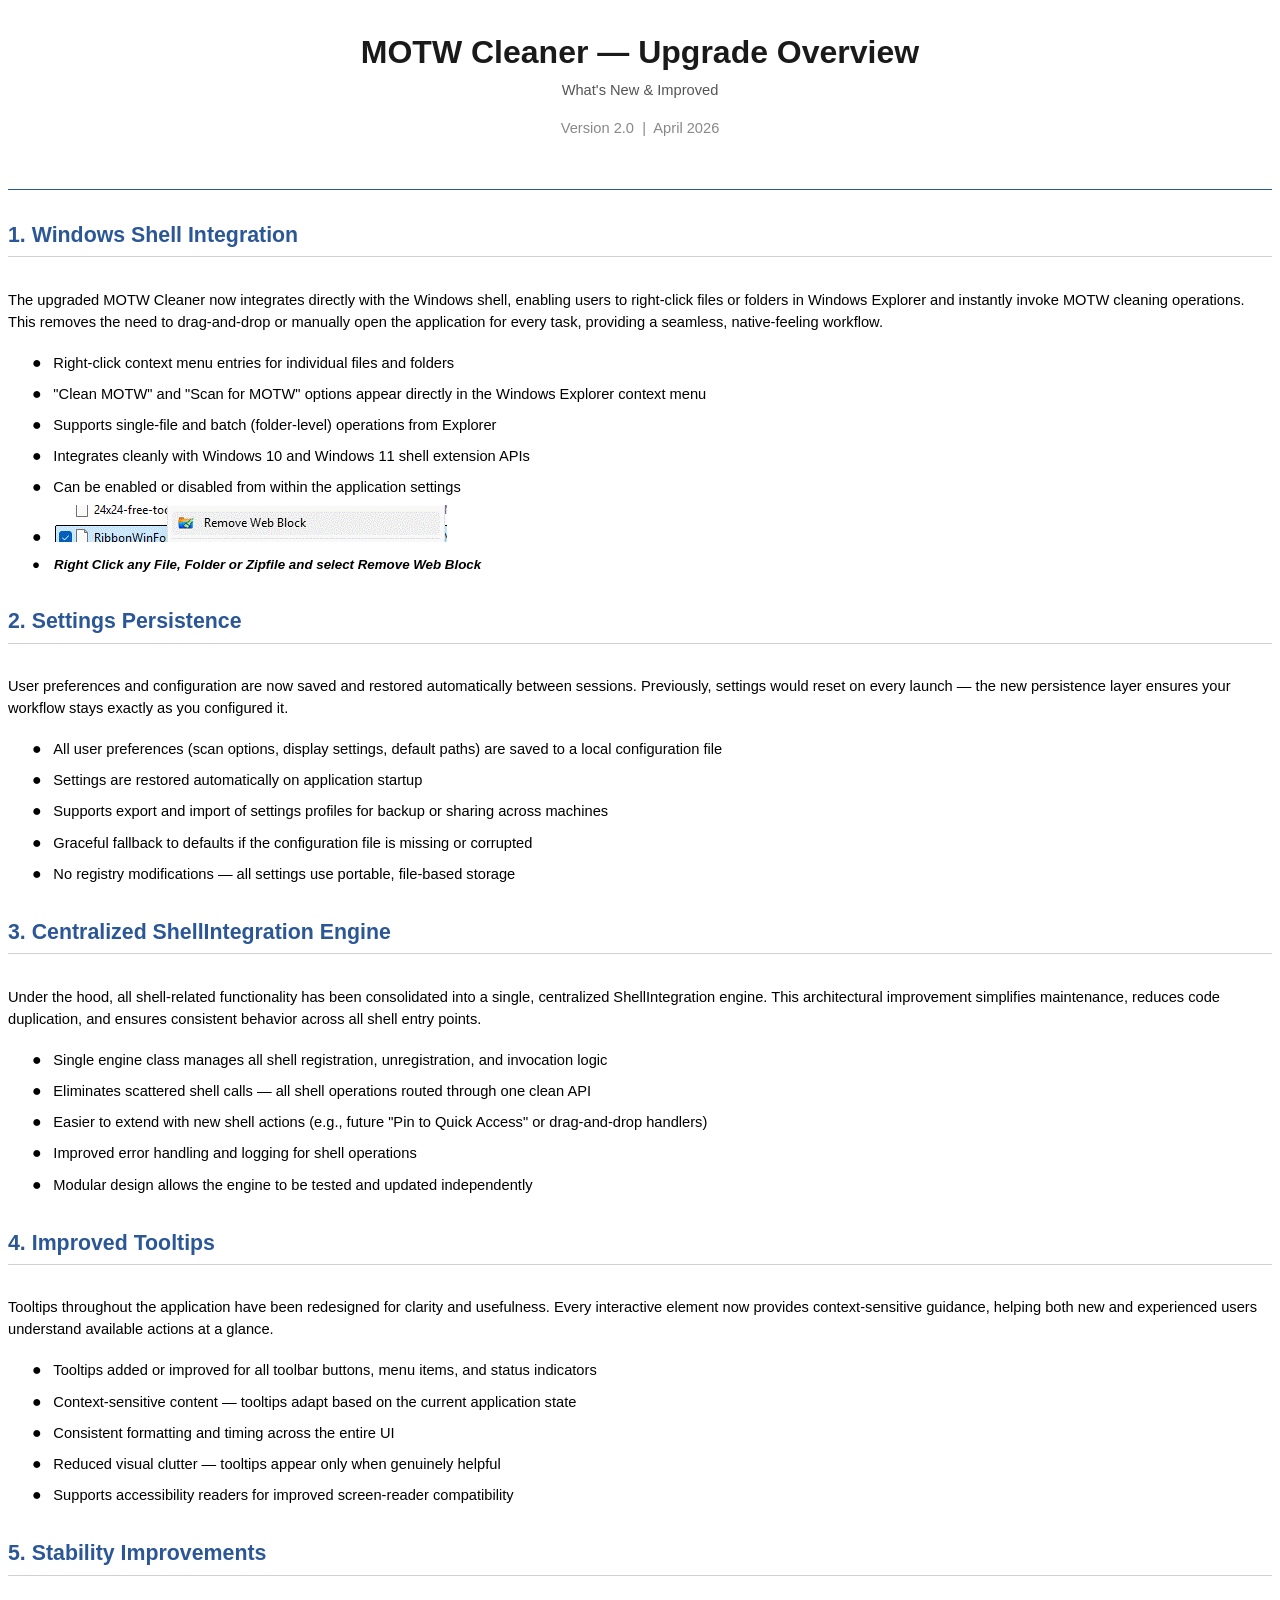
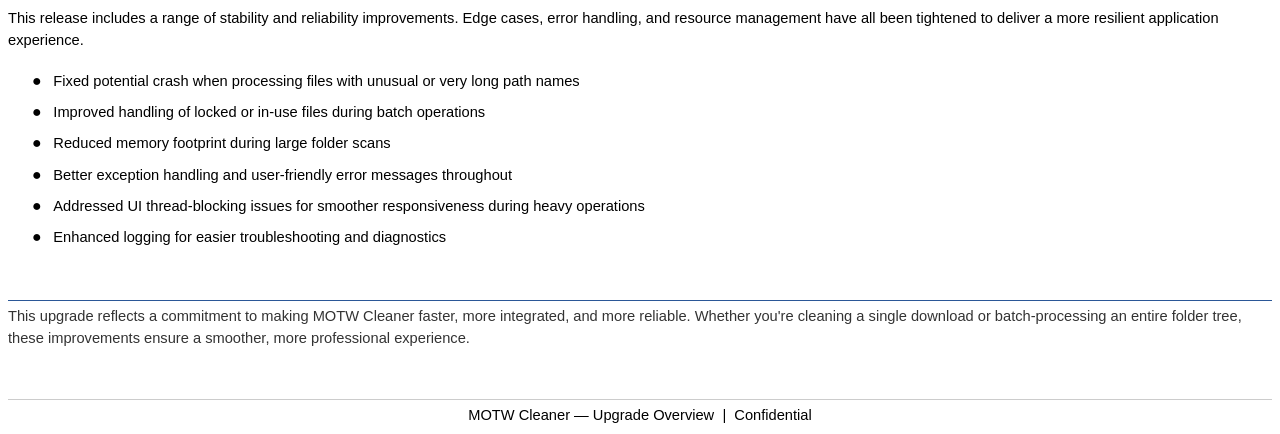
==== docs/index.html @ 4916797e "Add files via upload" ====
<html xmlns:v="urn:schemas-microsoft-com:vml"
xmlns:o="urn:schemas-microsoft-com:office:office"
xmlns:w="urn:schemas-microsoft-com:office:word"
xmlns:m="http://schemas.microsoft.com/office/2004/12/omml"
xmlns="http://www.w3.org/TR/REC-html40">

<head>
<meta http-equiv=Content-Type content="text/html; charset=windows-1252">
<meta name=ProgId content=Word.Document>
<meta name=Generator content="Microsoft Word 15">
<meta name=Originator content="Microsoft Word 15">
<link rel=File-List
href="MOTW%20Cleaner%20-%20Upgrade%20Overview_files/filelist.xml">
<link rel=Edit-Time-Data
href="MOTW%20Cleaner%20-%20Upgrade%20Overview_files/editdata.mso">
<!--[if !mso]>
<style>
v\:* {behavior:url(#default#VML);}
o\:* {behavior:url(#default#VML);}
w\:* {behavior:url(#default#VML);}
.shape {behavior:url(#default#VML);}
</style>
<![endif]-->
<title>bAT69NRDwqRSYUuTrsyMu</title>
<!--[if gte mso 9]><xml>
 <o:DocumentProperties>
  <o:Author>Un-named</o:Author>
  <o:Description>Generated document</o:Description>
  <o:LastAuthor>Dwain Snickles</o:LastAuthor>
  <o:Revision>2</o:Revision>
  <o:TotalTime>4</o:TotalTime>
  <o:Created>2026-04-25T12:01:00Z</o:Created>
  <o:LastSaved>2026-04-25T12:01:00Z</o:LastSaved>
  <o:Pages>1</o:Pages>
  <o:Words>569</o:Words>
  <o:Characters>3247</o:Characters>
  <o:Lines>27</o:Lines>
  <o:Paragraphs>7</o:Paragraphs>
  <o:CharactersWithSpaces>3809</o:CharactersWithSpaces>
  <o:Version>16.00</o:Version>
 </o:DocumentProperties>
</xml><![endif]-->
<link rel=themeData
href="MOTW%20Cleaner%20-%20Upgrade%20Overview_files/themedata.thmx">
<link rel=colorSchemeMapping
href="MOTW%20Cleaner%20-%20Upgrade%20Overview_files/colorschememapping.xml">
<!--[if gte mso 9]><xml>
 <w:WordDocument>
  <w:DisplayBackgroundShape/>
  <w:SpellingState>Clean</w:SpellingState>
  <w:GrammarState>Clean</w:GrammarState>
  <w:TrackMoves>false</w:TrackMoves>
  <w:TrackFormatting/>
  <w:PunctuationKerning/>
  <w:ValidateAgainstSchemas/>
  <w:SaveIfXMLInvalid>false</w:SaveIfXMLInvalid>
  <w:IgnoreMixedContent>false</w:IgnoreMixedContent>
  <w:AlwaysShowPlaceholderText>false</w:AlwaysShowPlaceholderText>
  <w:DoNotPromoteQF/>
  <w:LidThemeOther>EN-US</w:LidThemeOther>
  <w:LidThemeAsian>X-NONE</w:LidThemeAsian>
  <w:LidThemeComplexScript>X-NONE</w:LidThemeComplexScript>
  <w:Compatibility>
   <w:BreakWrappedTables/>
   <w:SnapToGridInCell/>
   <w:WrapTextWithPunct/>
   <w:UseAsianBreakRules/>
   <w:DontGrowAutofit/>
   <w:SplitPgBreakAndParaMark/>
   <w:EnableOpenTypeKerning/>
   <w:DontFlipMirrorIndents/>
   <w:OverrideTableStyleHps/>
  </w:Compatibility>
  <w:DoNotOptimizeForBrowser/>
  <m:mathPr>
   <m:mathFont m:val="Cambria Math"/>
   <m:brkBin m:val="before"/>
   <m:brkBinSub m:val="&#45;-"/>
   <m:smallFrac m:val="off"/>
   <m:dispDef/>
   <m:lMargin m:val="0"/>
   <m:rMargin m:val="0"/>
   <m:defJc m:val="centerGroup"/>
   <m:wrapIndent m:val="1440"/>
   <m:intLim m:val="subSup"/>
   <m:naryLim m:val="undOvr"/>
  </m:mathPr></w:WordDocument>
</xml><![endif]--><!--[if gte mso 9]><xml>
 <w:LatentStyles DefLockedState="false" DefUnhideWhenUsed="false"
  DefSemiHidden="false" DefQFormat="false" DefPriority="99"
  LatentStyleCount="376">
  <w:LsdException Locked="false" Priority="0" QFormat="true" Name="Normal"/>
  <w:LsdException Locked="false" Priority="9" QFormat="true" Name="heading 1"/>
  <w:LsdException Locked="false" Priority="9" SemiHidden="true"
   UnhideWhenUsed="true" QFormat="true" Name="heading 2"/>
  <w:LsdException Locked="false" Priority="9" SemiHidden="true"
   UnhideWhenUsed="true" QFormat="true" Name="heading 3"/>
  <w:LsdException Locked="false" Priority="9" SemiHidden="true"
   UnhideWhenUsed="true" QFormat="true" Name="heading 4"/>
  <w:LsdException Locked="false" Priority="9" SemiHidden="true"
   UnhideWhenUsed="true" QFormat="true" Name="heading 5"/>
  <w:LsdException Locked="false" Priority="9" SemiHidden="true"
   UnhideWhenUsed="true" QFormat="true" Name="heading 6"/>
  <w:LsdException Locked="false" Priority="9" SemiHidden="true"
   UnhideWhenUsed="true" QFormat="true" Name="heading 7"/>
  <w:LsdException Locked="false" Priority="9" SemiHidden="true"
   UnhideWhenUsed="true" QFormat="true" Name="heading 8"/>
  <w:LsdException Locked="false" Priority="9" SemiHidden="true"
   UnhideWhenUsed="true" QFormat="true" Name="heading 9"/>
  <w:LsdException Locked="false" SemiHidden="true" UnhideWhenUsed="true"
   Name="index 1"/>
  <w:LsdException Locked="false" SemiHidden="true" UnhideWhenUsed="true"
   Name="index 2"/>
  <w:LsdException Locked="false" SemiHidden="true" UnhideWhenUsed="true"
   Name="index 3"/>
  <w:LsdException Locked="false" SemiHidden="true" UnhideWhenUsed="true"
   Name="index 4"/>
  <w:LsdException Locked="false" SemiHidden="true" UnhideWhenUsed="true"
   Name="index 5"/>
  <w:LsdException Locked="false" SemiHidden="true" UnhideWhenUsed="true"
   Name="index 6"/>
  <w:LsdException Locked="false" SemiHidden="true" UnhideWhenUsed="true"
   Name="index 7"/>
  <w:LsdException Locked="false" SemiHidden="true" UnhideWhenUsed="true"
   Name="index 8"/>
  <w:LsdException Locked="false" SemiHidden="true" UnhideWhenUsed="true"
   Name="index 9"/>
  <w:LsdException Locked="false" Priority="39" SemiHidden="true"
   UnhideWhenUsed="true" Name="toc 1"/>
  <w:LsdException Locked="false" Priority="39" SemiHidden="true"
   UnhideWhenUsed="true" Name="toc 2"/>
  <w:LsdException Locked="false" Priority="39" SemiHidden="true"
   UnhideWhenUsed="true" Name="toc 3"/>
  <w:LsdException Locked="false" Priority="39" SemiHidden="true"
   UnhideWhenUsed="true" Name="toc 4"/>
  <w:LsdException Locked="false" Priority="39" SemiHidden="true"
   UnhideWhenUsed="true" Name="toc 5"/>
  <w:LsdException Locked="false" Priority="39" SemiHidden="true"
   UnhideWhenUsed="true" Name="toc 6"/>
  <w:LsdException Locked="false" Priority="39" SemiHidden="true"
   UnhideWhenUsed="true" Name="toc 7"/>
  <w:LsdException Locked="false" Priority="39" SemiHidden="true"
   UnhideWhenUsed="true" Name="toc 8"/>
  <w:LsdException Locked="false" Priority="39" SemiHidden="true"
   UnhideWhenUsed="true" Name="toc 9"/>
  <w:LsdException Locked="false" SemiHidden="true" UnhideWhenUsed="true"
   Name="Normal Indent"/>
  <w:LsdException Locked="false" SemiHidden="true" UnhideWhenUsed="true"
   Name="footnote text"/>
  <w:LsdException Locked="false" SemiHidden="true" UnhideWhenUsed="true"
   Name="annotation text"/>
  <w:LsdException Locked="false" SemiHidden="true" UnhideWhenUsed="true"
   Name="header"/>
  <w:LsdException Locked="false" SemiHidden="true" UnhideWhenUsed="true"
   Name="footer"/>
  <w:LsdException Locked="false" SemiHidden="true" UnhideWhenUsed="true"
   Name="index heading"/>
  <w:LsdException Locked="false" Priority="35" SemiHidden="true"
   UnhideWhenUsed="true" QFormat="true" Name="caption"/>
  <w:LsdException Locked="false" SemiHidden="true" UnhideWhenUsed="true"
   Name="table of figures"/>
  <w:LsdException Locked="false" SemiHidden="true" UnhideWhenUsed="true"
   Name="envelope address"/>
  <w:LsdException Locked="false" SemiHidden="true" UnhideWhenUsed="true"
   Name="envelope return"/>
  <w:LsdException Locked="false" SemiHidden="true" UnhideWhenUsed="true"
   Name="footnote reference"/>
  <w:LsdException Locked="false" SemiHidden="true" UnhideWhenUsed="true"
   Name="annotation reference"/>
  <w:LsdException Locked="false" SemiHidden="true" UnhideWhenUsed="true"
   Name="line number"/>
  <w:LsdException Locked="false" SemiHidden="true" UnhideWhenUsed="true"
   Name="page number"/>
  <w:LsdException Locked="false" SemiHidden="true" UnhideWhenUsed="true"
   Name="endnote reference"/>
  <w:LsdException Locked="false" SemiHidden="true" UnhideWhenUsed="true"
   Name="endnote text"/>
  <w:LsdException Locked="false" SemiHidden="true" UnhideWhenUsed="true"
   Name="table of authorities"/>
  <w:LsdException Locked="false" SemiHidden="true" UnhideWhenUsed="true"
   Name="macro"/>
  <w:LsdException Locked="false" SemiHidden="true" UnhideWhenUsed="true"
   Name="toa heading"/>
  <w:LsdException Locked="false" SemiHidden="true" UnhideWhenUsed="true"
   Name="List"/>
  <w:LsdException Locked="false" SemiHidden="true" UnhideWhenUsed="true"
   Name="List Bullet"/>
  <w:LsdException Locked="false" SemiHidden="true" UnhideWhenUsed="true"
   Name="List Number"/>
  <w:LsdException Locked="false" SemiHidden="true" UnhideWhenUsed="true"
   Name="List 2"/>
  <w:LsdException Locked="false" SemiHidden="true" UnhideWhenUsed="true"
   Name="List 3"/>
  <w:LsdException Locked="false" SemiHidden="true" UnhideWhenUsed="true"
   Name="List 4"/>
  <w:LsdException Locked="false" SemiHidden="true" UnhideWhenUsed="true"
   Name="List 5"/>
  <w:LsdException Locked="false" SemiHidden="true" UnhideWhenUsed="true"
   Name="List Bullet 2"/>
  <w:LsdException Locked="false" SemiHidden="true" UnhideWhenUsed="true"
   Name="List Bullet 3"/>
  <w:LsdException Locked="false" SemiHidden="true" UnhideWhenUsed="true"
   Name="List Bullet 4"/>
  <w:LsdException Locked="false" SemiHidden="true" UnhideWhenUsed="true"
   Name="List Bullet 5"/>
  <w:LsdException Locked="false" SemiHidden="true" UnhideWhenUsed="true"
   Name="List Number 2"/>
  <w:LsdException Locked="false" SemiHidden="true" UnhideWhenUsed="true"
   Name="List Number 3"/>
  <w:LsdException Locked="false" SemiHidden="true" UnhideWhenUsed="true"
   Name="List Number 4"/>
  <w:LsdException Locked="false" SemiHidden="true" UnhideWhenUsed="true"
   Name="List Number 5"/>
  <w:LsdException Locked="false" Priority="10" QFormat="true" Name="Title"/>
  <w:LsdException Locked="false" SemiHidden="true" UnhideWhenUsed="true"
   Name="Closing"/>
  <w:LsdException Locked="false" SemiHidden="true" UnhideWhenUsed="true"
   Name="Signature"/>
  <w:LsdException Locked="false" Priority="1" SemiHidden="true"
   UnhideWhenUsed="true" Name="Default Paragraph Font"/>
  <w:LsdException Locked="false" SemiHidden="true" UnhideWhenUsed="true"
   Name="Body Text"/>
  <w:LsdException Locked="false" SemiHidden="true" UnhideWhenUsed="true"
   Name="Body Text Indent"/>
  <w:LsdException Locked="false" SemiHidden="true" UnhideWhenUsed="true"
   Name="List Continue"/>
  <w:LsdException Locked="false" SemiHidden="true" UnhideWhenUsed="true"
   Name="List Continue 2"/>
  <w:LsdException Locked="false" SemiHidden="true" UnhideWhenUsed="true"
   Name="List Continue 3"/>
  <w:LsdException Locked="false" SemiHidden="true" UnhideWhenUsed="true"
   Name="List Continue 4"/>
  <w:LsdException Locked="false" SemiHidden="true" UnhideWhenUsed="true"
   Name="List Continue 5"/>
  <w:LsdException Locked="false" SemiHidden="true" UnhideWhenUsed="true"
   Name="Message Header"/>
  <w:LsdException Locked="false" Priority="11" QFormat="true" Name="Subtitle"/>
  <w:LsdException Locked="false" SemiHidden="true" UnhideWhenUsed="true"
   Name="Salutation"/>
  <w:LsdException Locked="false" SemiHidden="true" UnhideWhenUsed="true"
   Name="Date"/>
  <w:LsdException Locked="false" SemiHidden="true" UnhideWhenUsed="true"
   Name="Body Text First Indent"/>
  <w:LsdException Locked="false" SemiHidden="true" UnhideWhenUsed="true"
   Name="Body Text First Indent 2"/>
  <w:LsdException Locked="false" SemiHidden="true" UnhideWhenUsed="true"
   Name="Note Heading"/>
  <w:LsdException Locked="false" SemiHidden="true" UnhideWhenUsed="true"
   Name="Body Text 2"/>
  <w:LsdException Locked="false" SemiHidden="true" UnhideWhenUsed="true"
   Name="Body Text 3"/>
  <w:LsdException Locked="false" SemiHidden="true" UnhideWhenUsed="true"
   Name="Body Text Indent 2"/>
  <w:LsdException Locked="false" SemiHidden="true" UnhideWhenUsed="true"
   Name="Body Text Indent 3"/>
  <w:LsdException Locked="false" SemiHidden="true" UnhideWhenUsed="true"
   Name="Block Text"/>
  <w:LsdException Locked="false" SemiHidden="true" UnhideWhenUsed="true"
   Name="Hyperlink"/>
  <w:LsdException Locked="false" SemiHidden="true" UnhideWhenUsed="true"
   Name="FollowedHyperlink"/>
  <w:LsdException Locked="false" Priority="22" QFormat="true" Name="Strong"/>
  <w:LsdException Locked="false" Priority="20" QFormat="true" Name="Emphasis"/>
  <w:LsdException Locked="false" SemiHidden="true" UnhideWhenUsed="true"
   Name="Document Map"/>
  <w:LsdException Locked="false" SemiHidden="true" UnhideWhenUsed="true"
   Name="Plain Text"/>
  <w:LsdException Locked="false" SemiHidden="true" UnhideWhenUsed="true"
   Name="E-mail Signature"/>
  <w:LsdException Locked="false" SemiHidden="true" UnhideWhenUsed="true"
   Name="HTML Top of Form"/>
  <w:LsdException Locked="false" SemiHidden="true" UnhideWhenUsed="true"
   Name="HTML Bottom of Form"/>
  <w:LsdException Locked="false" SemiHidden="true" UnhideWhenUsed="true"
   Name="Normal (Web)"/>
  <w:LsdException Locked="false" SemiHidden="true" UnhideWhenUsed="true"
   Name="HTML Acronym"/>
  <w:LsdException Locked="false" SemiHidden="true" UnhideWhenUsed="true"
   Name="HTML Address"/>
  <w:LsdException Locked="false" SemiHidden="true" UnhideWhenUsed="true"
   Name="HTML Cite"/>
  <w:LsdException Locked="false" SemiHidden="true" UnhideWhenUsed="true"
   Name="HTML Code"/>
  <w:LsdException Locked="false" SemiHidden="true" UnhideWhenUsed="true"
   Name="HTML Definition"/>
  <w:LsdException Locked="false" SemiHidden="true" UnhideWhenUsed="true"
   Name="HTML Keyboard"/>
  <w:LsdException Locked="false" SemiHidden="true" UnhideWhenUsed="true"
   Name="HTML Preformatted"/>
  <w:LsdException Locked="false" SemiHidden="true" UnhideWhenUsed="true"
   Name="HTML Sample"/>
  <w:LsdException Locked="false" SemiHidden="true" UnhideWhenUsed="true"
   Name="HTML Typewriter"/>
  <w:LsdException Locked="false" SemiHidden="true" UnhideWhenUsed="true"
   Name="HTML Variable"/>
  <w:LsdException Locked="false" SemiHidden="true" UnhideWhenUsed="true"
   Name="Normal Table"/>
  <w:LsdException Locked="false" SemiHidden="true" UnhideWhenUsed="true"
   Name="annotation subject"/>
  <w:LsdException Locked="false" SemiHidden="true" UnhideWhenUsed="true"
   Name="No List"/>
  <w:LsdException Locked="false" SemiHidden="true" UnhideWhenUsed="true"
   Name="Outline List 1"/>
  <w:LsdException Locked="false" SemiHidden="true" UnhideWhenUsed="true"
   Name="Outline List 2"/>
  <w:LsdException Locked="false" SemiHidden="true" UnhideWhenUsed="true"
   Name="Outline List 3"/>
  <w:LsdException Locked="false" SemiHidden="true" UnhideWhenUsed="true"
   Name="Table Simple 1"/>
  <w:LsdException Locked="false" SemiHidden="true" UnhideWhenUsed="true"
   Name="Table Simple 2"/>
  <w:LsdException Locked="false" SemiHidden="true" UnhideWhenUsed="true"
   Name="Table Simple 3"/>
  <w:LsdException Locked="false" SemiHidden="true" UnhideWhenUsed="true"
   Name="Table Classic 1"/>
  <w:LsdException Locked="false" SemiHidden="true" UnhideWhenUsed="true"
   Name="Table Classic 2"/>
  <w:LsdException Locked="false" SemiHidden="true" UnhideWhenUsed="true"
   Name="Table Classic 3"/>
  <w:LsdException Locked="false" SemiHidden="true" UnhideWhenUsed="true"
   Name="Table Classic 4"/>
  <w:LsdException Locked="false" SemiHidden="true" UnhideWhenUsed="true"
   Name="Table Colorful 1"/>
  <w:LsdException Locked="false" SemiHidden="true" UnhideWhenUsed="true"
   Name="Table Colorful 2"/>
  <w:LsdException Locked="false" SemiHidden="true" UnhideWhenUsed="true"
   Name="Table Colorful 3"/>
  <w:LsdException Locked="false" SemiHidden="true" UnhideWhenUsed="true"
   Name="Table Columns 1"/>
  <w:LsdException Locked="false" SemiHidden="true" UnhideWhenUsed="true"
   Name="Table Columns 2"/>
  <w:LsdException Locked="false" SemiHidden="true" UnhideWhenUsed="true"
   Name="Table Columns 3"/>
  <w:LsdException Locked="false" SemiHidden="true" UnhideWhenUsed="true"
   Name="Table Columns 4"/>
  <w:LsdException Locked="false" SemiHidden="true" UnhideWhenUsed="true"
   Name="Table Columns 5"/>
  <w:LsdException Locked="false" SemiHidden="true" UnhideWhenUsed="true"
   Name="Table Grid 1"/>
  <w:LsdException Locked="false" SemiHidden="true" UnhideWhenUsed="true"
   Name="Table Grid 2"/>
  <w:LsdException Locked="false" SemiHidden="true" UnhideWhenUsed="true"
   Name="Table Grid 3"/>
  <w:LsdException Locked="false" SemiHidden="true" UnhideWhenUsed="true"
   Name="Table Grid 4"/>
  <w:LsdException Locked="false" SemiHidden="true" UnhideWhenUsed="true"
   Name="Table Grid 5"/>
  <w:LsdException Locked="false" SemiHidden="true" UnhideWhenUsed="true"
   Name="Table Grid 6"/>
  <w:LsdException Locked="false" SemiHidden="true" UnhideWhenUsed="true"
   Name="Table Grid 7"/>
  <w:LsdException Locked="false" SemiHidden="true" UnhideWhenUsed="true"
   Name="Table Grid 8"/>
  <w:LsdException Locked="false" SemiHidden="true" UnhideWhenUsed="true"
   Name="Table List 1"/>
  <w:LsdException Locked="false" SemiHidden="true" UnhideWhenUsed="true"
   Name="Table List 2"/>
  <w:LsdException Locked="false" SemiHidden="true" UnhideWhenUsed="true"
   Name="Table List 3"/>
  <w:LsdException Locked="false" SemiHidden="true" UnhideWhenUsed="true"
   Name="Table List 4"/>
  <w:LsdException Locked="false" SemiHidden="true" UnhideWhenUsed="true"
   Name="Table List 5"/>
  <w:LsdException Locked="false" SemiHidden="true" UnhideWhenUsed="true"
   Name="Table List 6"/>
  <w:LsdException Locked="false" SemiHidden="true" UnhideWhenUsed="true"
   Name="Table List 7"/>
  <w:LsdException Locked="false" SemiHidden="true" UnhideWhenUsed="true"
   Name="Table List 8"/>
  <w:LsdException Locked="false" SemiHidden="true" UnhideWhenUsed="true"
   Name="Table 3D effects 1"/>
  <w:LsdException Locked="false" SemiHidden="true" UnhideWhenUsed="true"
   Name="Table 3D effects 2"/>
  <w:LsdException Locked="false" SemiHidden="true" UnhideWhenUsed="true"
   Name="Table 3D effects 3"/>
  <w:LsdException Locked="false" SemiHidden="true" UnhideWhenUsed="true"
   Name="Table Contemporary"/>
  <w:LsdException Locked="false" SemiHidden="true" UnhideWhenUsed="true"
   Name="Table Elegant"/>
  <w:LsdException Locked="false" SemiHidden="true" UnhideWhenUsed="true"
   Name="Table Professional"/>
  <w:LsdException Locked="false" SemiHidden="true" UnhideWhenUsed="true"
   Name="Table Subtle 1"/>
  <w:LsdException Locked="false" SemiHidden="true" UnhideWhenUsed="true"
   Name="Table Subtle 2"/>
  <w:LsdException Locked="false" SemiHidden="true" UnhideWhenUsed="true"
   Name="Table Web 1"/>
  <w:LsdException Locked="false" SemiHidden="true" UnhideWhenUsed="true"
   Name="Table Web 2"/>
  <w:LsdException Locked="false" SemiHidden="true" UnhideWhenUsed="true"
   Name="Table Web 3"/>
  <w:LsdException Locked="false" SemiHidden="true" UnhideWhenUsed="true"
   Name="Balloon Text"/>
  <w:LsdException Locked="false" Priority="39" Name="Table Grid"/>
  <w:LsdException Locked="false" SemiHidden="true" UnhideWhenUsed="true"
   Name="Table Theme"/>
  <w:LsdException Locked="false" SemiHidden="true" Name="Placeholder Text"/>
  <w:LsdException Locked="false" Priority="1" QFormat="true" Name="No Spacing"/>
  <w:LsdException Locked="false" Priority="60" Name="Light Shading"/>
  <w:LsdException Locked="false" Priority="61" Name="Light List"/>
  <w:LsdException Locked="false" Priority="62" Name="Light Grid"/>
  <w:LsdException Locked="false" Priority="63" Name="Medium Shading 1"/>
  <w:LsdException Locked="false" Priority="64" Name="Medium Shading 2"/>
  <w:LsdException Locked="false" Priority="65" Name="Medium List 1"/>
  <w:LsdException Locked="false" Priority="66" Name="Medium List 2"/>
  <w:LsdException Locked="false" Priority="67" Name="Medium Grid 1"/>
  <w:LsdException Locked="false" Priority="68" Name="Medium Grid 2"/>
  <w:LsdException Locked="false" Priority="69" Name="Medium Grid 3"/>
  <w:LsdException Locked="false" Priority="70" Name="Dark List"/>
  <w:LsdException Locked="false" Priority="71" Name="Colorful Shading"/>
  <w:LsdException Locked="false" Priority="72" Name="Colorful List"/>
  <w:LsdException Locked="false" Priority="73" Name="Colorful Grid"/>
  <w:LsdException Locked="false" Priority="60" Name="Light Shading Accent 1"/>
  <w:LsdException Locked="false" Priority="61" Name="Light List Accent 1"/>
  <w:LsdException Locked="false" Priority="62" Name="Light Grid Accent 1"/>
  <w:LsdException Locked="false" Priority="63" Name="Medium Shading 1 Accent 1"/>
  <w:LsdException Locked="false" Priority="64" Name="Medium Shading 2 Accent 1"/>
  <w:LsdException Locked="false" Priority="65" Name="Medium List 1 Accent 1"/>
  <w:LsdException Locked="false" SemiHidden="true" Name="Revision"/>
  <w:LsdException Locked="false" Priority="34" QFormat="true"
   Name="List Paragraph"/>
  <w:LsdException Locked="false" Priority="29" QFormat="true" Name="Quote"/>
  <w:LsdException Locked="false" Priority="30" QFormat="true"
   Name="Intense Quote"/>
  <w:LsdException Locked="false" Priority="66" Name="Medium List 2 Accent 1"/>
  <w:LsdException Locked="false" Priority="67" Name="Medium Grid 1 Accent 1"/>
  <w:LsdException Locked="false" Priority="68" Name="Medium Grid 2 Accent 1"/>
  <w:LsdException Locked="false" Priority="69" Name="Medium Grid 3 Accent 1"/>
  <w:LsdException Locked="false" Priority="70" Name="Dark List Accent 1"/>
  <w:LsdException Locked="false" Priority="71" Name="Colorful Shading Accent 1"/>
  <w:LsdException Locked="false" Priority="72" Name="Colorful List Accent 1"/>
  <w:LsdException Locked="false" Priority="73" Name="Colorful Grid Accent 1"/>
  <w:LsdException Locked="false" Priority="60" Name="Light Shading Accent 2"/>
  <w:LsdException Locked="false" Priority="61" Name="Light List Accent 2"/>
  <w:LsdException Locked="false" Priority="62" Name="Light Grid Accent 2"/>
  <w:LsdException Locked="false" Priority="63" Name="Medium Shading 1 Accent 2"/>
  <w:LsdException Locked="false" Priority="64" Name="Medium Shading 2 Accent 2"/>
  <w:LsdException Locked="false" Priority="65" Name="Medium List 1 Accent 2"/>
  <w:LsdException Locked="false" Priority="66" Name="Medium List 2 Accent 2"/>
  <w:LsdException Locked="false" Priority="67" Name="Medium Grid 1 Accent 2"/>
  <w:LsdException Locked="false" Priority="68" Name="Medium Grid 2 Accent 2"/>
  <w:LsdException Locked="false" Priority="69" Name="Medium Grid 3 Accent 2"/>
  <w:LsdException Locked="false" Priority="70" Name="Dark List Accent 2"/>
  <w:LsdException Locked="false" Priority="71" Name="Colorful Shading Accent 2"/>
  <w:LsdException Locked="false" Priority="72" Name="Colorful List Accent 2"/>
  <w:LsdException Locked="false" Priority="73" Name="Colorful Grid Accent 2"/>
  <w:LsdException Locked="false" Priority="60" Name="Light Shading Accent 3"/>
  <w:LsdException Locked="false" Priority="61" Name="Light List Accent 3"/>
  <w:LsdException Locked="false" Priority="62" Name="Light Grid Accent 3"/>
  <w:LsdException Locked="false" Priority="63" Name="Medium Shading 1 Accent 3"/>
  <w:LsdException Locked="false" Priority="64" Name="Medium Shading 2 Accent 3"/>
  <w:LsdException Locked="false" Priority="65" Name="Medium List 1 Accent 3"/>
  <w:LsdException Locked="false" Priority="66" Name="Medium List 2 Accent 3"/>
  <w:LsdException Locked="false" Priority="67" Name="Medium Grid 1 Accent 3"/>
  <w:LsdException Locked="false" Priority="68" Name="Medium Grid 2 Accent 3"/>
  <w:LsdException Locked="false" Priority="69" Name="Medium Grid 3 Accent 3"/>
  <w:LsdException Locked="false" Priority="70" Name="Dark List Accent 3"/>
  <w:LsdException Locked="false" Priority="71" Name="Colorful Shading Accent 3"/>
  <w:LsdException Locked="false" Priority="72" Name="Colorful List Accent 3"/>
  <w:LsdException Locked="false" Priority="73" Name="Colorful Grid Accent 3"/>
  <w:LsdException Locked="false" Priority="60" Name="Light Shading Accent 4"/>
  <w:LsdException Locked="false" Priority="61" Name="Light List Accent 4"/>
  <w:LsdException Locked="false" Priority="62" Name="Light Grid Accent 4"/>
  <w:LsdException Locked="false" Priority="63" Name="Medium Shading 1 Accent 4"/>
  <w:LsdException Locked="false" Priority="64" Name="Medium Shading 2 Accent 4"/>
  <w:LsdException Locked="false" Priority="65" Name="Medium List 1 Accent 4"/>
  <w:LsdException Locked="false" Priority="66" Name="Medium List 2 Accent 4"/>
  <w:LsdException Locked="false" Priority="67" Name="Medium Grid 1 Accent 4"/>
  <w:LsdException Locked="false" Priority="68" Name="Medium Grid 2 Accent 4"/>
  <w:LsdException Locked="false" Priority="69" Name="Medium Grid 3 Accent 4"/>
  <w:LsdException Locked="false" Priority="70" Name="Dark List Accent 4"/>
  <w:LsdException Locked="false" Priority="71" Name="Colorful Shading Accent 4"/>
  <w:LsdException Locked="false" Priority="72" Name="Colorful List Accent 4"/>
  <w:LsdException Locked="false" Priority="73" Name="Colorful Grid Accent 4"/>
  <w:LsdException Locked="false" Priority="60" Name="Light Shading Accent 5"/>
  <w:LsdException Locked="false" Priority="61" Name="Light List Accent 5"/>
  <w:LsdException Locked="false" Priority="62" Name="Light Grid Accent 5"/>
  <w:LsdException Locked="false" Priority="63" Name="Medium Shading 1 Accent 5"/>
  <w:LsdException Locked="false" Priority="64" Name="Medium Shading 2 Accent 5"/>
  <w:LsdException Locked="false" Priority="65" Name="Medium List 1 Accent 5"/>
  <w:LsdException Locked="false" Priority="66" Name="Medium List 2 Accent 5"/>
  <w:LsdException Locked="false" Priority="67" Name="Medium Grid 1 Accent 5"/>
  <w:LsdException Locked="false" Priority="68" Name="Medium Grid 2 Accent 5"/>
  <w:LsdException Locked="false" Priority="69" Name="Medium Grid 3 Accent 5"/>
  <w:LsdException Locked="false" Priority="70" Name="Dark List Accent 5"/>
  <w:LsdException Locked="false" Priority="71" Name="Colorful Shading Accent 5"/>
  <w:LsdException Locked="false" Priority="72" Name="Colorful List Accent 5"/>
  <w:LsdException Locked="false" Priority="73" Name="Colorful Grid Accent 5"/>
  <w:LsdException Locked="false" Priority="60" Name="Light Shading Accent 6"/>
  <w:LsdException Locked="false" Priority="61" Name="Light List Accent 6"/>
  <w:LsdException Locked="false" Priority="62" Name="Light Grid Accent 6"/>
  <w:LsdException Locked="false" Priority="63" Name="Medium Shading 1 Accent 6"/>
  <w:LsdException Locked="false" Priority="64" Name="Medium Shading 2 Accent 6"/>
  <w:LsdException Locked="false" Priority="65" Name="Medium List 1 Accent 6"/>
  <w:LsdException Locked="false" Priority="66" Name="Medium List 2 Accent 6"/>
  <w:LsdException Locked="false" Priority="67" Name="Medium Grid 1 Accent 6"/>
  <w:LsdException Locked="false" Priority="68" Name="Medium Grid 2 Accent 6"/>
  <w:LsdException Locked="false" Priority="69" Name="Medium Grid 3 Accent 6"/>
  <w:LsdException Locked="false" Priority="70" Name="Dark List Accent 6"/>
  <w:LsdException Locked="false" Priority="71" Name="Colorful Shading Accent 6"/>
  <w:LsdException Locked="false" Priority="72" Name="Colorful List Accent 6"/>
  <w:LsdException Locked="false" Priority="73" Name="Colorful Grid Accent 6"/>
  <w:LsdException Locked="false" Priority="19" QFormat="true"
   Name="Subtle Emphasis"/>
  <w:LsdException Locked="false" Priority="21" QFormat="true"
   Name="Intense Emphasis"/>
  <w:LsdException Locked="false" Priority="31" QFormat="true"
   Name="Subtle Reference"/>
  <w:LsdException Locked="false" Priority="32" QFormat="true"
   Name="Intense Reference"/>
  <w:LsdException Locked="false" Priority="33" QFormat="true" Name="Book Title"/>
  <w:LsdException Locked="false" Priority="37" SemiHidden="true"
   UnhideWhenUsed="true" Name="Bibliography"/>
  <w:LsdException Locked="false" Priority="39" SemiHidden="true"
   UnhideWhenUsed="true" QFormat="true" Name="TOC Heading"/>
  <w:LsdException Locked="false" Priority="41" Name="Plain Table 1"/>
  <w:LsdException Locked="false" Priority="42" Name="Plain Table 2"/>
  <w:LsdException Locked="false" Priority="43" Name="Plain Table 3"/>
  <w:LsdException Locked="false" Priority="44" Name="Plain Table 4"/>
  <w:LsdException Locked="false" Priority="45" Name="Plain Table 5"/>
  <w:LsdException Locked="false" Priority="40" Name="Grid Table Light"/>
  <w:LsdException Locked="false" Priority="46" Name="Grid Table 1 Light"/>
  <w:LsdException Locked="false" Priority="47" Name="Grid Table 2"/>
  <w:LsdException Locked="false" Priority="48" Name="Grid Table 3"/>
  <w:LsdException Locked="false" Priority="49" Name="Grid Table 4"/>
  <w:LsdException Locked="false" Priority="50" Name="Grid Table 5 Dark"/>
  <w:LsdException Locked="false" Priority="51" Name="Grid Table 6 Colorful"/>
  <w:LsdException Locked="false" Priority="52" Name="Grid Table 7 Colorful"/>
  <w:LsdException Locked="false" Priority="46"
   Name="Grid Table 1 Light Accent 1"/>
  <w:LsdException Locked="false" Priority="47" Name="Grid Table 2 Accent 1"/>
  <w:LsdException Locked="false" Priority="48" Name="Grid Table 3 Accent 1"/>
  <w:LsdException Locked="false" Priority="49" Name="Grid Table 4 Accent 1"/>
  <w:LsdException Locked="false" Priority="50" Name="Grid Table 5 Dark Accent 1"/>
  <w:LsdException Locked="false" Priority="51"
   Name="Grid Table 6 Colorful Accent 1"/>
  <w:LsdException Locked="false" Priority="52"
   Name="Grid Table 7 Colorful Accent 1"/>
  <w:LsdException Locked="false" Priority="46"
   Name="Grid Table 1 Light Accent 2"/>
  <w:LsdException Locked="false" Priority="47" Name="Grid Table 2 Accent 2"/>
  <w:LsdException Locked="false" Priority="48" Name="Grid Table 3 Accent 2"/>
  <w:LsdException Locked="false" Priority="49" Name="Grid Table 4 Accent 2"/>
  <w:LsdException Locked="false" Priority="50" Name="Grid Table 5 Dark Accent 2"/>
  <w:LsdException Locked="false" Priority="51"
   Name="Grid Table 6 Colorful Accent 2"/>
  <w:LsdException Locked="false" Priority="52"
   Name="Grid Table 7 Colorful Accent 2"/>
  <w:LsdException Locked="false" Priority="46"
   Name="Grid Table 1 Light Accent 3"/>
  <w:LsdException Locked="false" Priority="47" Name="Grid Table 2 Accent 3"/>
  <w:LsdException Locked="false" Priority="48" Name="Grid Table 3 Accent 3"/>
  <w:LsdException Locked="false" Priority="49" Name="Grid Table 4 Accent 3"/>
  <w:LsdException Locked="false" Priority="50" Name="Grid Table 5 Dark Accent 3"/>
  <w:LsdException Locked="false" Priority="51"
   Name="Grid Table 6 Colorful Accent 3"/>
  <w:LsdException Locked="false" Priority="52"
   Name="Grid Table 7 Colorful Accent 3"/>
  <w:LsdException Locked="false" Priority="46"
   Name="Grid Table 1 Light Accent 4"/>
  <w:LsdException Locked="false" Priority="47" Name="Grid Table 2 Accent 4"/>
  <w:LsdException Locked="false" Priority="48" Name="Grid Table 3 Accent 4"/>
  <w:LsdException Locked="false" Priority="49" Name="Grid Table 4 Accent 4"/>
  <w:LsdException Locked="false" Priority="50" Name="Grid Table 5 Dark Accent 4"/>
  <w:LsdException Locked="false" Priority="51"
   Name="Grid Table 6 Colorful Accent 4"/>
  <w:LsdException Locked="false" Priority="52"
   Name="Grid Table 7 Colorful Accent 4"/>
  <w:LsdException Locked="false" Priority="46"
   Name="Grid Table 1 Light Accent 5"/>
  <w:LsdException Locked="false" Priority="47" Name="Grid Table 2 Accent 5"/>
  <w:LsdException Locked="false" Priority="48" Name="Grid Table 3 Accent 5"/>
  <w:LsdException Locked="false" Priority="49" Name="Grid Table 4 Accent 5"/>
  <w:LsdException Locked="false" Priority="50" Name="Grid Table 5 Dark Accent 5"/>
  <w:LsdException Locked="false" Priority="51"
   Name="Grid Table 6 Colorful Accent 5"/>
  <w:LsdException Locked="false" Priority="52"
   Name="Grid Table 7 Colorful Accent 5"/>
  <w:LsdException Locked="false" Priority="46"
   Name="Grid Table 1 Light Accent 6"/>
  <w:LsdException Locked="false" Priority="47" Name="Grid Table 2 Accent 6"/>
  <w:LsdException Locked="false" Priority="48" Name="Grid Table 3 Accent 6"/>
  <w:LsdException Locked="false" Priority="49" Name="Grid Table 4 Accent 6"/>
  <w:LsdException Locked="false" Priority="50" Name="Grid Table 5 Dark Accent 6"/>
  <w:LsdException Locked="false" Priority="51"
   Name="Grid Table 6 Colorful Accent 6"/>
  <w:LsdException Locked="false" Priority="52"
   Name="Grid Table 7 Colorful Accent 6"/>
  <w:LsdException Locked="false" Priority="46" Name="List Table 1 Light"/>
  <w:LsdException Locked="false" Priority="47" Name="List Table 2"/>
  <w:LsdException Locked="false" Priority="48" Name="List Table 3"/>
  <w:LsdException Locked="false" Priority="49" Name="List Table 4"/>
  <w:LsdException Locked="false" Priority="50" Name="List Table 5 Dark"/>
  <w:LsdException Locked="false" Priority="51" Name="List Table 6 Colorful"/>
  <w:LsdException Locked="false" Priority="52" Name="List Table 7 Colorful"/>
  <w:LsdException Locked="false" Priority="46"
   Name="List Table 1 Light Accent 1"/>
  <w:LsdException Locked="false" Priority="47" Name="List Table 2 Accent 1"/>
  <w:LsdException Locked="false" Priority="48" Name="List Table 3 Accent 1"/>
  <w:LsdException Locked="false" Priority="49" Name="List Table 4 Accent 1"/>
  <w:LsdException Locked="false" Priority="50" Name="List Table 5 Dark Accent 1"/>
  <w:LsdException Locked="false" Priority="51"
   Name="List Table 6 Colorful Accent 1"/>
  <w:LsdException Locked="false" Priority="52"
   Name="List Table 7 Colorful Accent 1"/>
  <w:LsdException Locked="false" Priority="46"
   Name="List Table 1 Light Accent 2"/>
  <w:LsdException Locked="false" Priority="47" Name="List Table 2 Accent 2"/>
  <w:LsdException Locked="false" Priority="48" Name="List Table 3 Accent 2"/>
  <w:LsdException Locked="false" Priority="49" Name="List Table 4 Accent 2"/>
  <w:LsdException Locked="false" Priority="50" Name="List Table 5 Dark Accent 2"/>
  <w:LsdException Locked="false" Priority="51"
   Name="List Table 6 Colorful Accent 2"/>
  <w:LsdException Locked="false" Priority="52"
   Name="List Table 7 Colorful Accent 2"/>
  <w:LsdException Locked="false" Priority="46"
   Name="List Table 1 Light Accent 3"/>
  <w:LsdException Locked="false" Priority="47" Name="List Table 2 Accent 3"/>
  <w:LsdException Locked="false" Priority="48" Name="List Table 3 Accent 3"/>
  <w:LsdException Locked="false" Priority="49" Name="List Table 4 Accent 3"/>
  <w:LsdException Locked="false" Priority="50" Name="List Table 5 Dark Accent 3"/>
  <w:LsdException Locked="false" Priority="51"
   Name="List Table 6 Colorful Accent 3"/>
  <w:LsdException Locked="false" Priority="52"
   Name="List Table 7 Colorful Accent 3"/>
  <w:LsdException Locked="false" Priority="46"
   Name="List Table 1 Light Accent 4"/>
  <w:LsdException Locked="false" Priority="47" Name="List Table 2 Accent 4"/>
  <w:LsdException Locked="false" Priority="48" Name="List Table 3 Accent 4"/>
  <w:LsdException Locked="false" Priority="49" Name="List Table 4 Accent 4"/>
  <w:LsdException Locked="false" Priority="50" Name="List Table 5 Dark Accent 4"/>
  <w:LsdException Locked="false" Priority="51"
   Name="List Table 6 Colorful Accent 4"/>
  <w:LsdException Locked="false" Priority="52"
   Name="List Table 7 Colorful Accent 4"/>
  <w:LsdException Locked="false" Priority="46"
   Name="List Table 1 Light Accent 5"/>
  <w:LsdException Locked="false" Priority="47" Name="List Table 2 Accent 5"/>
  <w:LsdException Locked="false" Priority="48" Name="List Table 3 Accent 5"/>
  <w:LsdException Locked="false" Priority="49" Name="List Table 4 Accent 5"/>
  <w:LsdException Locked="false" Priority="50" Name="List Table 5 Dark Accent 5"/>
  <w:LsdException Locked="false" Priority="51"
   Name="List Table 6 Colorful Accent 5"/>
  <w:LsdException Locked="false" Priority="52"
   Name="List Table 7 Colorful Accent 5"/>
  <w:LsdException Locked="false" Priority="46"
   Name="List Table 1 Light Accent 6"/>
  <w:LsdException Locked="false" Priority="47" Name="List Table 2 Accent 6"/>
  <w:LsdException Locked="false" Priority="48" Name="List Table 3 Accent 6"/>
  <w:LsdException Locked="false" Priority="49" Name="List Table 4 Accent 6"/>
  <w:LsdException Locked="false" Priority="50" Name="List Table 5 Dark Accent 6"/>
  <w:LsdException Locked="false" Priority="51"
   Name="List Table 6 Colorful Accent 6"/>
  <w:LsdException Locked="false" Priority="52"
   Name="List Table 7 Colorful Accent 6"/>
  <w:LsdException Locked="false" SemiHidden="true" UnhideWhenUsed="true"
   Name="Mention"/>
  <w:LsdException Locked="false" SemiHidden="true" UnhideWhenUsed="true"
   Name="Smart Hyperlink"/>
  <w:LsdException Locked="false" SemiHidden="true" UnhideWhenUsed="true"
   Name="Hashtag"/>
  <w:LsdException Locked="false" SemiHidden="true" UnhideWhenUsed="true"
   Name="Unresolved Mention"/>
  <w:LsdException Locked="false" SemiHidden="true" UnhideWhenUsed="true"
   Name="Smart Link"/>
 </w:LatentStyles>
</xml><![endif]-->
<style>
<!--
 /* Font Definitions */
 @font-face
	{font-family:"Cambria Math";
	panose-1:2 4 5 3 5 4 6 3 2 4;
	mso-font-charset:0;
	mso-generic-font-family:roman;
	mso-font-pitch:variable;
	mso-font-signature:-536869121 1107305727 33554432 0 415 0;}
@font-face
	{font-family:Calibri;
	panose-1:2 15 5 2 2 2 4 3 2 4;
	mso-font-charset:0;
	mso-generic-font-family:swiss;
	mso-font-pitch:variable;
	mso-font-signature:-469750017 -1040178053 9 0 511 0;}
 /* Style Definitions */
 p.MsoNormal, li.MsoNormal, div.MsoNormal
	{mso-style-unhide:no;
	mso-style-qformat:yes;
	mso-style-parent:"";
	margin:0in;
	mso-pagination:widow-orphan;
	font-size:12.0pt;
	font-family:"Arial",sans-serif;
	mso-fareast-font-family:Arial;}
h1
	{mso-style-priority:9;
	mso-style-unhide:no;
	mso-style-qformat:yes;
	mso-style-parent:"";
	mso-style-link:"Heading 1 Char";
	margin:0in;
	mso-pagination:widow-orphan;
	mso-outline-level:1;
	font-size:24.0pt;
	font-family:"Arial",sans-serif;
	mso-fareast-font-family:"Times New Roman";
	mso-fareast-theme-font:minor-fareast;
	color:black;
	mso-font-kerning:0pt;}
h2
	{mso-style-noshow:yes;
	mso-style-priority:9;
	mso-style-qformat:yes;
	mso-style-parent:"";
	mso-style-link:"Heading 2 Char";
	margin:0in;
	mso-pagination:widow-orphan;
	mso-outline-level:2;
	font-size:18.0pt;
	font-family:"Arial",sans-serif;
	mso-fareast-font-family:"Times New Roman";
	mso-fareast-theme-font:minor-fareast;
	color:black;}
h3
	{mso-style-noshow:yes;
	mso-style-priority:9;
	mso-style-qformat:yes;
	mso-style-parent:"";
	mso-style-link:"Heading 3 Char";
	margin:0in;
	mso-pagination:widow-orphan;
	mso-outline-level:3;
	font-size:15.0pt;
	font-family:"Arial",sans-serif;
	mso-fareast-font-family:"Times New Roman";
	mso-fareast-theme-font:minor-fareast;
	color:black;}
h4
	{mso-style-noshow:yes;
	mso-style-priority:9;
	mso-style-qformat:yes;
	mso-style-parent:"";
	mso-style-link:"Heading 4 Char";
	margin:0in;
	mso-pagination:widow-orphan;
	mso-outline-level:4;
	font-size:13.0pt;
	font-family:"Arial",sans-serif;
	mso-fareast-font-family:"Times New Roman";
	mso-fareast-theme-font:minor-fareast;
	color:black;}
h5
	{mso-style-noshow:yes;
	mso-style-priority:9;
	mso-style-qformat:yes;
	mso-style-parent:"";
	mso-style-link:"Heading 5 Char";
	margin:0in;
	mso-pagination:widow-orphan;
	mso-outline-level:5;
	font-size:12.0pt;
	font-family:"Arial",sans-serif;
	mso-fareast-font-family:"Times New Roman";
	mso-fareast-theme-font:minor-fareast;
	color:black;}
h6
	{mso-style-noshow:yes;
	mso-style-priority:9;
	mso-style-qformat:yes;
	mso-style-parent:"";
	mso-style-link:"Heading 6 Char";
	margin:0in;
	mso-pagination:widow-orphan;
	mso-outline-level:6;
	font-size:11.0pt;
	font-family:"Arial",sans-serif;
	mso-fareast-font-family:"Times New Roman";
	mso-fareast-theme-font:minor-fareast;
	color:black;}
p.MsoFootnoteText, li.MsoFootnoteText, div.MsoFootnoteText
	{mso-style-noshow:yes;
	mso-style-priority:99;
	mso-style-parent:"";
	mso-style-link:"Footnote Text Char";
	margin:0in;
	mso-pagination:widow-orphan;
	font-size:10.0pt;
	font-family:"Arial",sans-serif;
	mso-fareast-font-family:Arial;}
span.MsoFootnoteReference
	{mso-style-noshow:yes;
	mso-style-priority:99;
	mso-style-parent:"";
	vertical-align:super;}
span.MsoEndnoteReference
	{mso-style-noshow:yes;
	mso-style-priority:99;
	mso-style-parent:"";
	vertical-align:super;}
p.MsoEndnoteText, li.MsoEndnoteText, div.MsoEndnoteText
	{mso-style-noshow:yes;
	mso-style-priority:99;
	mso-style-parent:"";
	mso-style-link:"Endnote Text Char";
	margin:0in;
	mso-pagination:widow-orphan;
	font-size:10.0pt;
	font-family:"Arial",sans-serif;
	mso-fareast-font-family:Arial;}
p.MsoTitle, li.MsoTitle, div.MsoTitle
	{mso-style-priority:10;
	mso-style-unhide:no;
	mso-style-qformat:yes;
	mso-style-parent:"";
	mso-style-link:"Title Char";
	margin:0in;
	mso-pagination:widow-orphan;
	font-size:28.0pt;
	font-family:"Arial",sans-serif;
	mso-fareast-font-family:Arial;}
a:link, span.MsoHyperlink
	{mso-style-noshow:yes;
	mso-style-priority:99;
	mso-style-parent:"";
	color:#0563C1;
	text-decoration:underline;
	text-underline:single;}
a:visited, span.MsoHyperlinkFollowed
	{mso-style-noshow:yes;
	mso-style-priority:99;
	color:#96607D;
	mso-themecolor:followedhyperlink;
	text-decoration:underline;
	text-underline:single;}
p.MsoListParagraph, li.MsoListParagraph, div.MsoListParagraph
	{mso-style-priority:34;
	mso-style-unhide:no;
	mso-style-qformat:yes;
	mso-style-parent:"";
	margin:0in;
	mso-pagination:widow-orphan;
	font-size:12.0pt;
	font-family:"Arial",sans-serif;
	mso-fareast-font-family:Arial;}
span.Heading1Char
	{mso-style-name:"Heading 1 Char";
	mso-style-priority:9;
	mso-style-unhide:no;
	mso-style-locked:yes;
	mso-style-link:"Heading 1";
	mso-ansi-font-size:20.0pt;
	mso-bidi-font-size:20.0pt;
	font-family:"Aptos Display",sans-serif;
	mso-ascii-font-family:"Aptos Display";
	mso-ascii-theme-font:major-latin;
	mso-fareast-font-family:"Times New Roman";
	mso-fareast-theme-font:major-fareast;
	mso-hansi-font-family:"Aptos Display";
	mso-hansi-theme-font:major-latin;
	mso-bidi-font-family:"Times New Roman";
	mso-bidi-theme-font:major-bidi;
	color:#0F4761;
	mso-themecolor:accent1;
	mso-themeshade:191;}
span.Heading2Char
	{mso-style-name:"Heading 2 Char";
	mso-style-noshow:yes;
	mso-style-priority:9;
	mso-style-unhide:no;
	mso-style-locked:yes;
	mso-style-link:"Heading 2";
	mso-ansi-font-size:16.0pt;
	mso-bidi-font-size:16.0pt;
	font-family:"Aptos Display",sans-serif;
	mso-ascii-font-family:"Aptos Display";
	mso-ascii-theme-font:major-latin;
	mso-fareast-font-family:"Times New Roman";
	mso-fareast-theme-font:major-fareast;
	mso-hansi-font-family:"Aptos Display";
	mso-hansi-theme-font:major-latin;
	mso-bidi-font-family:"Times New Roman";
	mso-bidi-theme-font:major-bidi;
	color:#0F4761;
	mso-themecolor:accent1;
	mso-themeshade:191;}
span.Heading3Char
	{mso-style-name:"Heading 3 Char";
	mso-style-noshow:yes;
	mso-style-priority:9;
	mso-style-unhide:no;
	mso-style-locked:yes;
	mso-style-link:"Heading 3";
	mso-ansi-font-size:14.0pt;
	mso-bidi-font-size:14.0pt;
	font-family:"Aptos",sans-serif;
	mso-ascii-font-family:Aptos;
	mso-ascii-theme-font:minor-latin;
	mso-fareast-font-family:"Times New Roman";
	mso-fareast-theme-font:major-fareast;
	mso-hansi-font-family:Aptos;
	mso-hansi-theme-font:minor-latin;
	mso-bidi-font-family:"Times New Roman";
	mso-bidi-theme-font:major-bidi;
	color:#0F4761;
	mso-themecolor:accent1;
	mso-themeshade:191;}
span.Heading4Char
	{mso-style-name:"Heading 4 Char";
	mso-style-noshow:yes;
	mso-style-priority:9;
	mso-style-unhide:no;
	mso-style-locked:yes;
	mso-style-link:"Heading 4";
	font-family:"Aptos",sans-serif;
	mso-ascii-font-family:Aptos;
	mso-ascii-theme-font:minor-latin;
	mso-fareast-font-family:"Times New Roman";
	mso-fareast-theme-font:major-fareast;
	mso-hansi-font-family:Aptos;
	mso-hansi-theme-font:minor-latin;
	mso-bidi-font-family:"Times New Roman";
	mso-bidi-theme-font:major-bidi;
	color:#0F4761;
	mso-themecolor:accent1;
	mso-themeshade:191;
	font-style:italic;}
span.Heading5Char
	{mso-style-name:"Heading 5 Char";
	mso-style-noshow:yes;
	mso-style-priority:9;
	mso-style-unhide:no;
	mso-style-locked:yes;
	mso-style-link:"Heading 5";
	font-family:"Aptos",sans-serif;
	mso-ascii-font-family:Aptos;
	mso-ascii-theme-font:minor-latin;
	mso-fareast-font-family:"Times New Roman";
	mso-fareast-theme-font:major-fareast;
	mso-hansi-font-family:Aptos;
	mso-hansi-theme-font:minor-latin;
	mso-bidi-font-family:"Times New Roman";
	mso-bidi-theme-font:major-bidi;
	color:#0F4761;
	mso-themecolor:accent1;
	mso-themeshade:191;}
span.Heading6Char
	{mso-style-name:"Heading 6 Char";
	mso-style-noshow:yes;
	mso-style-priority:9;
	mso-style-unhide:no;
	mso-style-locked:yes;
	mso-style-link:"Heading 6";
	font-family:"Aptos",sans-serif;
	mso-ascii-font-family:Aptos;
	mso-ascii-theme-font:minor-latin;
	mso-fareast-font-family:"Times New Roman";
	mso-fareast-theme-font:major-fareast;
	mso-hansi-font-family:Aptos;
	mso-hansi-theme-font:minor-latin;
	mso-bidi-font-family:"Times New Roman";
	mso-bidi-theme-font:major-bidi;
	color:#595959;
	mso-themecolor:text1;
	mso-themetint:166;
	font-style:italic;}
p.msonormal0, li.msonormal0, div.msonormal0
	{mso-style-name:msonormal;
	mso-style-unhide:no;
	mso-margin-top-alt:auto;
	margin-right:0in;
	mso-margin-bottom-alt:auto;
	margin-left:0in;
	mso-pagination:widow-orphan;
	font-size:12.0pt;
	font-family:"Times New Roman",serif;
	mso-fareast-font-family:"Times New Roman";
	mso-fareast-theme-font:minor-fareast;}
span.FootnoteTextChar
	{mso-style-name:"Footnote Text Char";
	mso-style-noshow:yes;
	mso-style-priority:99;
	mso-style-unhide:no;
	mso-style-locked:yes;
	mso-style-parent:"";
	mso-style-link:"Footnote Text";
	mso-ansi-font-size:10.0pt;
	mso-bidi-font-size:10.0pt;}
span.EndnoteTextChar
	{mso-style-name:"Endnote Text Char";
	mso-style-noshow:yes;
	mso-style-priority:99;
	mso-style-unhide:no;
	mso-style-locked:yes;
	mso-style-parent:"";
	mso-style-link:"Endnote Text";
	mso-ansi-font-size:10.0pt;
	mso-bidi-font-size:10.0pt;}
span.TitleChar
	{mso-style-name:"Title Char";
	mso-style-priority:10;
	mso-style-unhide:no;
	mso-style-locked:yes;
	mso-style-link:Title;
	mso-ansi-font-size:28.0pt;
	mso-bidi-font-size:28.0pt;
	font-family:"Aptos Display",sans-serif;
	mso-ascii-font-family:"Aptos Display";
	mso-ascii-theme-font:major-latin;
	mso-fareast-font-family:"Times New Roman";
	mso-fareast-theme-font:major-fareast;
	mso-hansi-font-family:"Aptos Display";
	mso-hansi-theme-font:major-latin;
	mso-bidi-font-family:"Times New Roman";
	mso-bidi-theme-font:major-bidi;
	letter-spacing:-.5pt;
	mso-font-kerning:14.0pt;}
p.Strong1, li.Strong1, div.Strong1
	{mso-style-name:Strong1;
	mso-style-unhide:no;
	mso-style-qformat:yes;
	mso-style-parent:"";
	margin:0in;
	mso-pagination:widow-orphan;
	font-size:12.0pt;
	font-family:"Arial",sans-serif;
	mso-fareast-font-family:Arial;
	font-weight:bold;}
span.SpellE
	{mso-style-name:"";
	mso-spl-e:yes;}
span.GramE
	{mso-style-name:"";
	mso-gram-e:yes;}
.MsoChpDefault
	{mso-style-type:export-only;
	mso-default-props:yes;
	font-size:12.0pt;
	mso-ansi-font-size:12.0pt;
	mso-bidi-font-size:12.0pt;
	mso-ascii-font-family:Arial;
	mso-fareast-font-family:Arial;
	mso-hansi-font-family:Arial;
	mso-bidi-font-family:Arial;
	mso-font-kerning:0pt;
	mso-ligatures:none;}
@page WordSection1
	{size:8.5in 11.0in;
	margin:.75in 1.0in .75in 1.0in;
	mso-header-margin:35.4pt;
	mso-footer-margin:35.4pt;
	mso-paper-source:0;}
div.WordSection1
	{page:WordSection1;}
 /* List Definitions */
 @list l0
	{mso-list-id:1350135948;
	mso-list-type:hybrid;
	mso-list-template-ids:-166550032 2030839766 -1226658688 977188930 1627446384 1010721908 1084128754 1063009700 321562998 -1336120950;}
@list l0:level1
	{mso-level-number-format:bullet;
	mso-level-text:\25CF;
	mso-level-tab-stop:none;
	mso-level-number-position:left;
	text-indent:-.25in;}
@list l0:level2
	{mso-level-number-format:bullet;
	mso-level-text:\25CB;
	mso-level-tab-stop:none;
	mso-level-number-position:left;
	text-indent:-.25in;}
@list l0:level3
	{mso-level-number-format:bullet;
	mso-level-text:\25A0;
	mso-level-tab-stop:none;
	mso-level-number-position:left;
	text-indent:-.25in;}
@list l0:level4
	{mso-level-number-format:bullet;
	mso-level-text:\25CF;
	mso-level-tab-stop:none;
	mso-level-number-position:left;
	text-indent:-.25in;}
@list l0:level5
	{mso-level-number-format:bullet;
	mso-level-text:\25CB;
	mso-level-tab-stop:none;
	mso-level-number-position:left;
	text-indent:-.25in;}
@list l0:level6
	{mso-level-number-format:bullet;
	mso-level-text:\25A0;
	mso-level-tab-stop:none;
	mso-level-number-position:left;
	text-indent:-.25in;}
@list l0:level7
	{mso-level-number-format:bullet;
	mso-level-text:\25CF;
	mso-level-tab-stop:none;
	mso-level-number-position:left;
	text-indent:-.25in;}
@list l0:level8
	{mso-level-number-format:bullet;
	mso-level-text:\25CF;
	mso-level-tab-stop:none;
	mso-level-number-position:left;
	text-indent:-.25in;}
@list l0:level9
	{mso-level-number-format:bullet;
	mso-level-text:\25CF;
	mso-level-tab-stop:none;
	mso-level-number-position:left;
	text-indent:-.25in;}
ol
	{margin-bottom:0in;}
ul
	{margin-bottom:0in;}
-->
</style>
<!--[if gte mso 10]>
<style>
 /* Style Definitions */
 table.MsoNormalTable
	{mso-style-name:"Table Normal";
	mso-tstyle-rowband-size:0;
	mso-tstyle-colband-size:0;
	mso-style-noshow:yes;
	mso-style-priority:99;
	mso-style-parent:"";
	mso-padding-alt:0in 5.4pt 0in 5.4pt;
	mso-para-margin:0in;
	mso-pagination:widow-orphan;
	font-size:12.0pt;
	font-family:"Arial",sans-serif;}
</style>
<![endif]--><!--[if gte mso 9]><xml>
 <o:shapedefaults v:ext="edit" spidmax="1026"/>
</xml><![endif]--><!--[if gte mso 9]><xml>
 <o:shapelayout v:ext="edit">
  <o:idmap v:ext="edit" data="1"/>
 </o:shapelayout></xml><![endif]-->
</head>

<body lang=EN-US link="#0563C1" vlink="#96607D" style='tab-interval:.5in;
word-wrap:break-word'>

<div class=WordSection1>

<h1 align=center style='margin-top:24.0pt;margin-right:0in;margin-bottom:4.0pt;
margin-left:0in;text-align:center;line-height:130%'><span style='font-family:
"Calibri",sans-serif;mso-fareast-font-family:Calibri;color:#1A1A1A'>MOTW
Cleaner � Upgrade Overview</span><span style='mso-fareast-font-family:Arial'><o:p></o:p></span></h1>

<p class=MsoNormal align=center style='margin-top:3.0pt;margin-right:0in;
margin-bottom:12.0pt;margin-left:0in;text-align:center;line-height:150%'><span
style='font-size:11.0pt;line-height:150%;font-family:"Calibri",sans-serif;
mso-fareast-font-family:Calibri;color:#555555'>What's New &amp; Improved</span></p>

<p class=MsoNormal align=center style='margin-top:3.0pt;margin-right:0in;
margin-bottom:3.0pt;margin-left:0in;text-align:center;line-height:150%'><span
style='font-size:11.0pt;line-height:150%;font-family:"Calibri",sans-serif;
mso-fareast-font-family:Calibri;color:#888888'>Version <span class=GramE>2.0<span
style='mso-spacerun:yes'>� </span>|</span><span style='mso-spacerun:yes'>�
</span>April 2026</span></p>

<div style='mso-element:para-border-div;border:none;border-bottom:solid #2B5797 1.0pt;
mso-border-bottom-alt:solid #2B5797 .75pt;padding:0in 0in 0in 0in'>

<p class=MsoNormal style='margin-top:12.0pt;margin-right:0in;margin-bottom:
12.0pt;margin-left:0in;border:none;mso-border-bottom-alt:solid #2B5797 .75pt;
padding:0in;mso-padding-alt:0in 0in 0in 0in'><o:p>&nbsp;</o:p></p>

</div>

<h2 style='margin-top:24.0pt;margin-right:0in;margin-bottom:5.0pt;margin-left:
0in;line-height:130%'><span style='font-size:16.0pt;line-height:130%;
font-family:"Calibri",sans-serif;mso-fareast-font-family:Calibri;color:#2B5797'>1.
Windows Shell Integration</span><span style='mso-fareast-font-family:Arial'><o:p></o:p></span></h2>

<div style='mso-element:para-border-div;border:none;border-top:solid #D0D0D0 1.0pt;
mso-border-top-alt:solid #D0D0D0 .75pt;padding:0in 0in 0in 0in'>

<p class=MsoNormal style='margin-bottom:10.0pt;border:none;mso-border-top-alt:
solid #D0D0D0 .75pt;padding:0in;mso-padding-alt:0in 0in 0in 0in'><o:p>&nbsp;</o:p></p>

</div>

<p class=MsoNormal style='margin-top:3.0pt;margin-right:0in;margin-bottom:12.0pt;
margin-left:0in;line-height:150%'><span style='font-size:11.0pt;line-height:
150%;font-family:"Calibri",sans-serif;mso-fareast-font-family:Calibri;
color:black'>The upgraded MOTW Cleaner now integrates directly with the Windows
shell, enabling users to right-click files or folders in Windows Explorer and
instantly invoke MOTW cleaning operations. This removes the need to
drag-and-drop or manually open the application for every task, providing a
seamless, native-feeling workflow.</span></p>

<p class=MsoListParagraph style='margin-top:0in;margin-right:0in;margin-bottom:
3.0pt;margin-left:.5in;text-indent:-.25in;line-height:170%;mso-list:l0 level1 lfo2'><![if !supportLists]><span
style='mso-list:Ignore'>&#9679;<span style='font:7.0pt "Times New Roman"'>&nbsp;&nbsp;&nbsp;&nbsp;
</span></span><![endif]><span style='font-size:11.0pt;line-height:170%;
font-family:"Calibri",sans-serif;mso-fareast-font-family:Calibri;color:black'>Right-click
context menu entries for individual files and folders</span></p>

<p class=MsoListParagraph style='margin-top:0in;margin-right:0in;margin-bottom:
3.0pt;margin-left:.5in;text-indent:-.25in;line-height:170%;mso-list:l0 level1 lfo2'><![if !supportLists]><span
style='mso-list:Ignore'>&#9679;<span style='font:7.0pt "Times New Roman"'>&nbsp;&nbsp;&nbsp;&nbsp;
</span></span><![endif]><span style='font-size:11.0pt;line-height:170%;
font-family:"Calibri",sans-serif;mso-fareast-font-family:Calibri;color:black'>&quot;Clean
MOTW&quot; and &quot;Scan for MOTW&quot; options appear directly in the Windows
Explorer context menu</span></p>

<p class=MsoListParagraph style='margin-top:0in;margin-right:0in;margin-bottom:
3.0pt;margin-left:.5in;text-indent:-.25in;line-height:170%;mso-list:l0 level1 lfo2'><![if !supportLists]><span
style='mso-list:Ignore'>&#9679;<span style='font:7.0pt "Times New Roman"'>&nbsp;&nbsp;&nbsp;&nbsp;
</span></span><![endif]><span style='font-size:11.0pt;line-height:170%;
font-family:"Calibri",sans-serif;mso-fareast-font-family:Calibri;color:black'>Supports
single-file and batch (folder-level) operations from Explorer</span></p>

<p class=MsoListParagraph style='margin-top:0in;margin-right:0in;margin-bottom:
3.0pt;margin-left:.5in;text-indent:-.25in;line-height:170%;mso-list:l0 level1 lfo2'><![if !supportLists]><span
style='mso-list:Ignore'>&#9679;<span style='font:7.0pt "Times New Roman"'>&nbsp;&nbsp;&nbsp;&nbsp;
</span></span><![endif]><span style='font-size:11.0pt;line-height:170%;
font-family:"Calibri",sans-serif;mso-fareast-font-family:Calibri;color:black'>Integrates
cleanly with Windows 10 and Windows 11 shell extension APIs</span></p>

<p class=MsoListParagraph style='margin-top:0in;margin-right:0in;margin-bottom:
3.0pt;margin-left:.5in;text-indent:-.25in;line-height:170%;mso-list:l0 level1 lfo2'><![if !supportLists]><span
style='mso-list:Ignore'>&#9679;<span style='font:7.0pt "Times New Roman"'>&nbsp;&nbsp;&nbsp;&nbsp;
</span></span><![endif]><span style='font-size:11.0pt;line-height:170%;
font-family:"Calibri",sans-serif;mso-fareast-font-family:Calibri;color:black'>Can
be enabled or disabled from within the application settings</span></p>

<p class=MsoListParagraph style='margin-top:0in;margin-right:0in;margin-bottom:
3.0pt;margin-left:.5in;text-indent:-.25in;line-height:170%;mso-list:l0 level1 lfo2'><![if !supportLists]><span
style='mso-list:Ignore'>&#9679;<span style='font:7.0pt "Times New Roman"'>&nbsp;&nbsp;&nbsp;&nbsp;
</span></span><![endif]><span style='mso-no-proof:yes'><!--[if gte vml 1]><v:shapetype
 id="_x0000_t75" coordsize="21600,21600" o:spt="75" o:preferrelative="t"
 path="m@4@5l@4@11@9@11@9@5xe" filled="f" stroked="f">
 <v:stroke joinstyle="miter"/>
 <v:formulas>
  <v:f eqn="if lineDrawn pixelLineWidth 0"/>
  <v:f eqn="sum @0 1 0"/>
  <v:f eqn="sum 0 0 @1"/>
  <v:f eqn="prod @2 1 2"/>
  <v:f eqn="prod @3 21600 pixelWidth"/>
  <v:f eqn="prod @3 21600 pixelHeight"/>
  <v:f eqn="sum @0 0 1"/>
  <v:f eqn="prod @6 1 2"/>
  <v:f eqn="prod @7 21600 pixelWidth"/>
  <v:f eqn="sum @8 21600 0"/>
  <v:f eqn="prod @7 21600 pixelHeight"/>
  <v:f eqn="sum @10 21600 0"/>
 </v:formulas>
 <v:path o:extrusionok="f" gradientshapeok="t" o:connecttype="rect"/>
 <o:lock v:ext="edit" aspectratio="t"/>
</v:shapetype><v:shape id="Picture_x0020_1" o:spid="_x0000_i1025" type="#_x0000_t75"
 style='width:295.5pt;height:27.75pt;visibility:visible;mso-wrap-style:square'>
 <v:imagedata src="MOTW%20Cleaner%20-%20Upgrade%20Overview_files/image001.png"
  o:title=""/>
</v:shape><![endif]--><![if !vml]><img width=394 height=37
src="MOTW%20Cleaner%20-%20Upgrade%20Overview_files/image002.gif" v:shapes="Picture_x0020_1"><![endif]></span><span
style='mso-spacerun:yes'>�</span></p>

<p class=MsoListParagraph style='margin-top:0in;margin-right:0in;margin-bottom:
3.0pt;margin-left:.5in;text-indent:-.25in;line-height:170%;mso-list:l0 level1 lfo2'><![if !supportLists]><span
style='font-size:10.0pt;mso-bidi-font-size:12.0pt;line-height:170%'><span
style='mso-list:Ignore'>&#9679;<span style='font:7.0pt "Times New Roman"'>&nbsp;&nbsp;&nbsp;&nbsp;&nbsp;
</span></span></span><![endif]><b style='mso-bidi-font-weight:normal'><i
style='mso-bidi-font-style:normal'><span style='font-size:10.0pt;mso-bidi-font-size:
12.0pt;line-height:170%'>Right Click any File, Folder or <span class=SpellE>Zipfile</span>
and select Remove Web Block<o:p></o:p></span></i></b></p>

<h2 style='margin-top:24.0pt;margin-right:0in;margin-bottom:5.0pt;margin-left:
0in;line-height:130%'><span style='font-size:16.0pt;line-height:130%;
font-family:"Calibri",sans-serif;mso-fareast-font-family:Calibri;color:#2B5797'>2.
Settings Persistence</span><span style='mso-fareast-font-family:Arial'><o:p></o:p></span></h2>

<div style='mso-element:para-border-div;border:none;border-top:solid #D0D0D0 1.0pt;
mso-border-top-alt:solid #D0D0D0 .75pt;padding:0in 0in 0in 0in'>

<p class=MsoNormal style='margin-bottom:10.0pt;border:none;mso-border-top-alt:
solid #D0D0D0 .75pt;padding:0in;mso-padding-alt:0in 0in 0in 0in'><o:p>&nbsp;</o:p></p>

</div>

<p class=MsoNormal style='margin-top:3.0pt;margin-right:0in;margin-bottom:12.0pt;
margin-left:0in;line-height:150%'><span style='font-size:11.0pt;line-height:
150%;font-family:"Calibri",sans-serif;mso-fareast-font-family:Calibri;
color:black'>User preferences and configuration are now saved and restored
automatically between sessions. Previously, settings would reset on every
launch � the new persistence layer ensures your workflow stays exactly as you
configured it.</span></p>

<p class=MsoListParagraph style='margin-top:0in;margin-right:0in;margin-bottom:
3.0pt;margin-left:.5in;text-indent:-.25in;line-height:170%;mso-list:l0 level1 lfo2'><![if !supportLists]><span
style='mso-list:Ignore'>&#9679;<span style='font:7.0pt "Times New Roman"'>&nbsp;&nbsp;&nbsp;&nbsp;
</span></span><![endif]><span style='font-size:11.0pt;line-height:170%;
font-family:"Calibri",sans-serif;mso-fareast-font-family:Calibri;color:black'>All
user preferences (scan options, display settings, default paths) are saved to a
local configuration file</span></p>

<p class=MsoListParagraph style='margin-top:0in;margin-right:0in;margin-bottom:
3.0pt;margin-left:.5in;text-indent:-.25in;line-height:170%;mso-list:l0 level1 lfo2'><![if !supportLists]><span
style='mso-list:Ignore'>&#9679;<span style='font:7.0pt "Times New Roman"'>&nbsp;&nbsp;&nbsp;&nbsp;
</span></span><![endif]><span style='font-size:11.0pt;line-height:170%;
font-family:"Calibri",sans-serif;mso-fareast-font-family:Calibri;color:black'>Settings
are restored automatically on application startup</span></p>

<p class=MsoListParagraph style='margin-top:0in;margin-right:0in;margin-bottom:
3.0pt;margin-left:.5in;text-indent:-.25in;line-height:170%;mso-list:l0 level1 lfo2'><![if !supportLists]><span
style='mso-list:Ignore'>&#9679;<span style='font:7.0pt "Times New Roman"'>&nbsp;&nbsp;&nbsp;&nbsp;
</span></span><![endif]><span style='font-size:11.0pt;line-height:170%;
font-family:"Calibri",sans-serif;mso-fareast-font-family:Calibri;color:black'>Supports
export and import of settings profiles for backup or sharing across machines</span></p>

<p class=MsoListParagraph style='margin-top:0in;margin-right:0in;margin-bottom:
3.0pt;margin-left:.5in;text-indent:-.25in;line-height:170%;mso-list:l0 level1 lfo2'><![if !supportLists]><span
style='mso-list:Ignore'>&#9679;<span style='font:7.0pt "Times New Roman"'>&nbsp;&nbsp;&nbsp;&nbsp;
</span></span><![endif]><span style='font-size:11.0pt;line-height:170%;
font-family:"Calibri",sans-serif;mso-fareast-font-family:Calibri;color:black'>Graceful
fallback to defaults if the configuration file is missing or corrupted</span></p>

<p class=MsoListParagraph style='margin-top:0in;margin-right:0in;margin-bottom:
3.0pt;margin-left:.5in;text-indent:-.25in;line-height:170%;mso-list:l0 level1 lfo2'><![if !supportLists]><span
style='mso-list:Ignore'>&#9679;<span style='font:7.0pt "Times New Roman"'>&nbsp;&nbsp;&nbsp;&nbsp;
</span></span><![endif]><span style='font-size:11.0pt;line-height:170%;
font-family:"Calibri",sans-serif;mso-fareast-font-family:Calibri;color:black'>No
registry modifications � all settings use portable, file-based storage</span></p>

<h2 style='margin-top:24.0pt;margin-right:0in;margin-bottom:5.0pt;margin-left:
0in;line-height:130%'><span style='font-size:16.0pt;line-height:130%;
font-family:"Calibri",sans-serif;mso-fareast-font-family:Calibri;color:#2B5797'>3.
Centralized <span class=SpellE>ShellIntegration</span> Engine</span><span
style='mso-fareast-font-family:Arial'><o:p></o:p></span></h2>

<div style='mso-element:para-border-div;border:none;border-top:solid #D0D0D0 1.0pt;
mso-border-top-alt:solid #D0D0D0 .75pt;padding:0in 0in 0in 0in'>

<p class=MsoNormal style='margin-bottom:10.0pt;border:none;mso-border-top-alt:
solid #D0D0D0 .75pt;padding:0in;mso-padding-alt:0in 0in 0in 0in'><o:p>&nbsp;</o:p></p>

</div>

<p class=MsoNormal style='margin-top:3.0pt;margin-right:0in;margin-bottom:12.0pt;
margin-left:0in;line-height:150%'><span style='font-size:11.0pt;line-height:
150%;font-family:"Calibri",sans-serif;mso-fareast-font-family:Calibri;
color:black'>Under the hood, all shell-related functionality has been
consolidated into a single, centralized <span class=SpellE>ShellIntegration</span>
engine. This architectural improvement simplifies maintenance, reduces code
duplication, and ensures consistent behavior across all shell entry points.</span></p>

<p class=MsoListParagraph style='margin-top:0in;margin-right:0in;margin-bottom:
3.0pt;margin-left:.5in;text-indent:-.25in;line-height:170%;mso-list:l0 level1 lfo2'><![if !supportLists]><span
style='mso-list:Ignore'>&#9679;<span style='font:7.0pt "Times New Roman"'>&nbsp;&nbsp;&nbsp;&nbsp;
</span></span><![endif]><span style='font-size:11.0pt;line-height:170%;
font-family:"Calibri",sans-serif;mso-fareast-font-family:Calibri;color:black'>Single
engine class manages all shell registration, <span class=SpellE>unregistration</span>,
and invocation logic</span></p>

<p class=MsoListParagraph style='margin-top:0in;margin-right:0in;margin-bottom:
3.0pt;margin-left:.5in;text-indent:-.25in;line-height:170%;mso-list:l0 level1 lfo2'><![if !supportLists]><span
style='mso-list:Ignore'>&#9679;<span style='font:7.0pt "Times New Roman"'>&nbsp;&nbsp;&nbsp;&nbsp;
</span></span><![endif]><span style='font-size:11.0pt;line-height:170%;
font-family:"Calibri",sans-serif;mso-fareast-font-family:Calibri;color:black'>Eliminates
scattered shell calls � all shell operations routed through one clean API</span></p>

<p class=MsoListParagraph style='margin-top:0in;margin-right:0in;margin-bottom:
3.0pt;margin-left:.5in;text-indent:-.25in;line-height:170%;mso-list:l0 level1 lfo2'><![if !supportLists]><span
style='mso-list:Ignore'>&#9679;<span style='font:7.0pt "Times New Roman"'>&nbsp;&nbsp;&nbsp;&nbsp;
</span></span><![endif]><span style='font-size:11.0pt;line-height:170%;
font-family:"Calibri",sans-serif;mso-fareast-font-family:Calibri;color:black'>Easier
to extend with new shell actions (e.g., future &quot;Pin to Quick Access&quot;
or drag-and-drop handlers)</span></p>

<p class=MsoListParagraph style='margin-top:0in;margin-right:0in;margin-bottom:
3.0pt;margin-left:.5in;text-indent:-.25in;line-height:170%;mso-list:l0 level1 lfo2'><![if !supportLists]><span
style='mso-list:Ignore'>&#9679;<span style='font:7.0pt "Times New Roman"'>&nbsp;&nbsp;&nbsp;&nbsp;
</span></span><![endif]><span style='font-size:11.0pt;line-height:170%;
font-family:"Calibri",sans-serif;mso-fareast-font-family:Calibri;color:black'>Improved
error handling and logging for shell operations</span></p>

<p class=MsoListParagraph style='margin-top:0in;margin-right:0in;margin-bottom:
3.0pt;margin-left:.5in;text-indent:-.25in;line-height:170%;mso-list:l0 level1 lfo2'><![if !supportLists]><span
style='mso-list:Ignore'>&#9679;<span style='font:7.0pt "Times New Roman"'>&nbsp;&nbsp;&nbsp;&nbsp;
</span></span><![endif]><span style='font-size:11.0pt;line-height:170%;
font-family:"Calibri",sans-serif;mso-fareast-font-family:Calibri;color:black'>Modular
design allows the engine to be tested and updated independently</span></p>

<h2 style='margin-top:24.0pt;margin-right:0in;margin-bottom:5.0pt;margin-left:
0in;line-height:130%'><span style='font-size:16.0pt;line-height:130%;
font-family:"Calibri",sans-serif;mso-fareast-font-family:Calibri;color:#2B5797'>4.
Improved Tooltips</span><span style='mso-fareast-font-family:Arial'><o:p></o:p></span></h2>

<div style='mso-element:para-border-div;border:none;border-top:solid #D0D0D0 1.0pt;
mso-border-top-alt:solid #D0D0D0 .75pt;padding:0in 0in 0in 0in'>

<p class=MsoNormal style='margin-bottom:10.0pt;border:none;mso-border-top-alt:
solid #D0D0D0 .75pt;padding:0in;mso-padding-alt:0in 0in 0in 0in'><o:p>&nbsp;</o:p></p>

</div>

<p class=MsoNormal style='margin-top:3.0pt;margin-right:0in;margin-bottom:12.0pt;
margin-left:0in;line-height:150%'><span style='font-size:11.0pt;line-height:
150%;font-family:"Calibri",sans-serif;mso-fareast-font-family:Calibri;
color:black'>Tooltips throughout the application have been redesigned for clarity
and usefulness. Every interactive element now provides context-sensitive
guidance, helping both new and experienced users understand available actions
at a glance.</span></p>

<p class=MsoListParagraph style='margin-top:0in;margin-right:0in;margin-bottom:
3.0pt;margin-left:.5in;text-indent:-.25in;line-height:170%;mso-list:l0 level1 lfo2'><![if !supportLists]><span
style='mso-list:Ignore'>&#9679;<span style='font:7.0pt "Times New Roman"'>&nbsp;&nbsp;&nbsp;&nbsp;
</span></span><![endif]><span style='font-size:11.0pt;line-height:170%;
font-family:"Calibri",sans-serif;mso-fareast-font-family:Calibri;color:black'>Tooltips
added or improved for all toolbar buttons, menu items, and status indicators</span></p>

<p class=MsoListParagraph style='margin-top:0in;margin-right:0in;margin-bottom:
3.0pt;margin-left:.5in;text-indent:-.25in;line-height:170%;mso-list:l0 level1 lfo2'><![if !supportLists]><span
style='mso-list:Ignore'>&#9679;<span style='font:7.0pt "Times New Roman"'>&nbsp;&nbsp;&nbsp;&nbsp;
</span></span><![endif]><span style='font-size:11.0pt;line-height:170%;
font-family:"Calibri",sans-serif;mso-fareast-font-family:Calibri;color:black'>Context-sensitive
content � tooltips adapt based on the current application state</span></p>

<p class=MsoListParagraph style='margin-top:0in;margin-right:0in;margin-bottom:
3.0pt;margin-left:.5in;text-indent:-.25in;line-height:170%;mso-list:l0 level1 lfo2'><![if !supportLists]><span
style='mso-list:Ignore'>&#9679;<span style='font:7.0pt "Times New Roman"'>&nbsp;&nbsp;&nbsp;&nbsp;
</span></span><![endif]><span style='font-size:11.0pt;line-height:170%;
font-family:"Calibri",sans-serif;mso-fareast-font-family:Calibri;color:black'>Consistent
formatting and timing across the entire UI</span></p>

<p class=MsoListParagraph style='margin-top:0in;margin-right:0in;margin-bottom:
3.0pt;margin-left:.5in;text-indent:-.25in;line-height:170%;mso-list:l0 level1 lfo2'><![if !supportLists]><span
style='mso-list:Ignore'>&#9679;<span style='font:7.0pt "Times New Roman"'>&nbsp;&nbsp;&nbsp;&nbsp;
</span></span><![endif]><span style='font-size:11.0pt;line-height:170%;
font-family:"Calibri",sans-serif;mso-fareast-font-family:Calibri;color:black'>Reduced
visual clutter � tooltips appear only when genuinely helpful</span></p>

<p class=MsoListParagraph style='margin-top:0in;margin-right:0in;margin-bottom:
3.0pt;margin-left:.5in;text-indent:-.25in;line-height:170%;mso-list:l0 level1 lfo2'><![if !supportLists]><span
style='mso-list:Ignore'>&#9679;<span style='font:7.0pt "Times New Roman"'>&nbsp;&nbsp;&nbsp;&nbsp;
</span></span><![endif]><span style='font-size:11.0pt;line-height:170%;
font-family:"Calibri",sans-serif;mso-fareast-font-family:Calibri;color:black'>Supports
accessibility readers for improved screen-reader compatibility</span></p>

<h2 style='margin-top:24.0pt;margin-right:0in;margin-bottom:5.0pt;margin-left:
0in;line-height:130%'><span style='font-size:16.0pt;line-height:130%;
font-family:"Calibri",sans-serif;mso-fareast-font-family:Calibri;color:#2B5797'>5.
Stability Improvements</span><span style='mso-fareast-font-family:Arial'><o:p></o:p></span></h2>

<div style='mso-element:para-border-div;border:none;border-top:solid #D0D0D0 1.0pt;
mso-border-top-alt:solid #D0D0D0 .75pt;padding:0in 0in 0in 0in'>

<p class=MsoNormal style='margin-bottom:10.0pt;border:none;mso-border-top-alt:
solid #D0D0D0 .75pt;padding:0in;mso-padding-alt:0in 0in 0in 0in'><o:p>&nbsp;</o:p></p>

</div>

<p class=MsoNormal style='margin-top:3.0pt;margin-right:0in;margin-bottom:12.0pt;
margin-left:0in;line-height:150%'><span style='font-size:11.0pt;line-height:
150%;font-family:"Calibri",sans-serif;mso-fareast-font-family:Calibri;
color:black'>This release includes a range of stability and reliability
improvements. Edge cases, error handling, and resource management have all been
tightened to deliver a more resilient application experience.</span></p>

<p class=MsoListParagraph style='margin-top:0in;margin-right:0in;margin-bottom:
3.0pt;margin-left:.5in;text-indent:-.25in;line-height:170%;mso-list:l0 level1 lfo2'><![if !supportLists]><span
style='mso-list:Ignore'>&#9679;<span style='font:7.0pt "Times New Roman"'>&nbsp;&nbsp;&nbsp;&nbsp;
</span></span><![endif]><span style='font-size:11.0pt;line-height:170%;
font-family:"Calibri",sans-serif;mso-fareast-font-family:Calibri;color:black'>Fixed
potential crash when processing files with unusual or very long path names</span></p>

<p class=MsoListParagraph style='margin-top:0in;margin-right:0in;margin-bottom:
3.0pt;margin-left:.5in;text-indent:-.25in;line-height:170%;mso-list:l0 level1 lfo2'><![if !supportLists]><span
style='mso-list:Ignore'>&#9679;<span style='font:7.0pt "Times New Roman"'>&nbsp;&nbsp;&nbsp;&nbsp;
</span></span><![endif]><span style='font-size:11.0pt;line-height:170%;
font-family:"Calibri",sans-serif;mso-fareast-font-family:Calibri;color:black'>Improved
handling of locked or in-use files during batch operations</span></p>

<p class=MsoListParagraph style='margin-top:0in;margin-right:0in;margin-bottom:
3.0pt;margin-left:.5in;text-indent:-.25in;line-height:170%;mso-list:l0 level1 lfo2'><![if !supportLists]><span
style='mso-list:Ignore'>&#9679;<span style='font:7.0pt "Times New Roman"'>&nbsp;&nbsp;&nbsp;&nbsp;
</span></span><![endif]><span style='font-size:11.0pt;line-height:170%;
font-family:"Calibri",sans-serif;mso-fareast-font-family:Calibri;color:black'>Reduced
memory footprint during large folder scans</span></p>

<p class=MsoListParagraph style='margin-top:0in;margin-right:0in;margin-bottom:
3.0pt;margin-left:.5in;text-indent:-.25in;line-height:170%;mso-list:l0 level1 lfo2'><![if !supportLists]><span
style='mso-list:Ignore'>&#9679;<span style='font:7.0pt "Times New Roman"'>&nbsp;&nbsp;&nbsp;&nbsp;
</span></span><![endif]><span style='font-size:11.0pt;line-height:170%;
font-family:"Calibri",sans-serif;mso-fareast-font-family:Calibri;color:black'>Better
exception handling and user-friendly error messages throughout</span></p>

<p class=MsoListParagraph style='margin-top:0in;margin-right:0in;margin-bottom:
3.0pt;margin-left:.5in;text-indent:-.25in;line-height:170%;mso-list:l0 level1 lfo2'><![if !supportLists]><span
style='mso-list:Ignore'>&#9679;<span style='font:7.0pt "Times New Roman"'>&nbsp;&nbsp;&nbsp;&nbsp;
</span></span><![endif]><span style='font-size:11.0pt;line-height:170%;
font-family:"Calibri",sans-serif;mso-fareast-font-family:Calibri;color:black'>Addressed
UI thread-blocking issues for smoother responsiveness during heavy operations</span></p>

<p class=MsoListParagraph style='margin-top:0in;margin-right:0in;margin-bottom:
3.0pt;margin-left:.5in;text-indent:-.25in;line-height:170%;mso-list:l0 level1 lfo2'><![if !supportLists]><span
style='mso-list:Ignore'>&#9679;<span style='font:7.0pt "Times New Roman"'>&nbsp;&nbsp;&nbsp;&nbsp;
</span></span><![endif]><span style='font-size:11.0pt;line-height:170%;
font-family:"Calibri",sans-serif;mso-fareast-font-family:Calibri;color:black'>Enhanced
logging for easier troubleshooting and diagnostics</span></p>

<div style='mso-element:para-border-div;border:none;border-bottom:solid #2B5797 1.0pt;
mso-border-bottom-alt:solid #2B5797 .75pt;padding:0in 0in 0in 0in'>

<p class=MsoNormal style='margin-top:12.0pt;margin-right:0in;margin-bottom:
12.0pt;margin-left:0in;border:none;mso-border-bottom-alt:solid #2B5797 .75pt;
padding:0in;mso-padding-alt:0in 0in 0in 0in'><o:p>&nbsp;</o:p></p>

</div>

<p class=MsoNormal style='margin-top:3.0pt;margin-right:0in;margin-bottom:6.0pt;
margin-left:0in;line-height:150%'><span style='font-size:11.0pt;line-height:
150%;font-family:"Calibri",sans-serif;mso-fareast-font-family:Calibri;
color:#333333'>This upgrade reflects a commitment to making MOTW Cleaner
faster, more integrated, and more reliable. Whether you're cleaning a single
download or batch-processing an entire folder tree, these improvements ensure a
smoother, more professional experience.</span></p>

<div style='mso-element:para-border-div;border:none;border-bottom:solid #CCCCCC 1.0pt;
mso-border-bottom-alt:solid #CCCCCC .75pt;padding:0in 0in 0in 0in'>

<p class=MsoNormal style='margin-top:12.0pt;margin-right:0in;margin-bottom:
12.0pt;margin-left:0in;border:none;mso-border-bottom-alt:solid #CCCCCC .75pt;
padding:0in;mso-padding-alt:0in 0in 0in 0in'><o:p>&nbsp;</o:p></p>

</div>

<p class=MsoNormal align=center style='margin-top:3.0pt;margin-right:0in;
margin-bottom:3.0pt;margin-left:0in;text-align:center;line-height:150%'><span
style='font-size:11.0pt;line-height:150%;font-family:"Calibri",sans-serif;
mso-fareast-font-family:Calibri;color:black'>MOTW Cleaner � Upgrade <span
class=GramE>Overview<span style='mso-spacerun:yes'>� </span>|</span><span
style='mso-spacerun:yes'>� </span>Confidential</span></p>

</div>

</body>

</html>
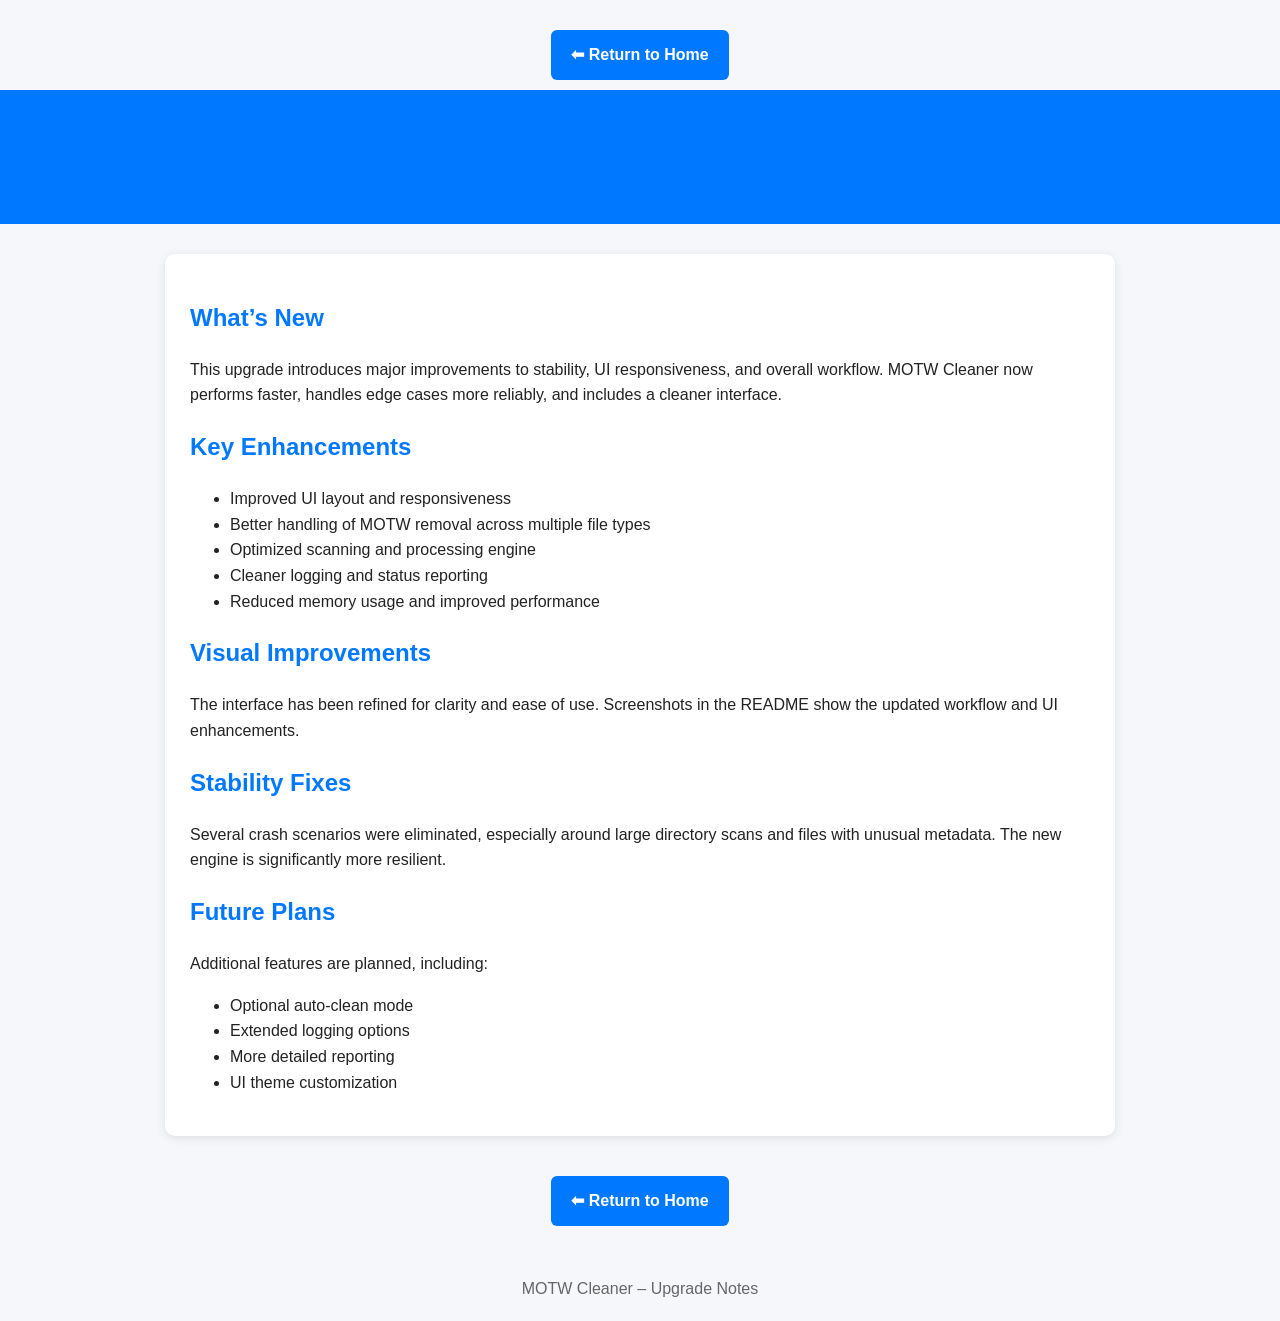
==== commit 631449cb: "Update index.html" ====
--- a/docs/index.html
+++ b/docs/index.html
@@ -1,1543 +1,124 @@
-<html xmlns:v="urn:schemas-microsoft-com:vml"
-xmlns:o="urn:schemas-microsoft-com:office:office"
-xmlns:w="urn:schemas-microsoft-com:office:word"
-xmlns:m="http://schemas.microsoft.com/office/2004/12/omml"
-xmlns="http://www.w3.org/TR/REC-html40">
+<!DOCTYPE html>
+<html lang="en">
+<head>
+<meta charset="UTF-8">
+<meta name="viewport" content="width=device-width, initial-scale=1.0">
+<title>MOTW Cleaner – Upgrade Overview</title>
 
-<head>
-<meta http-equiv=Content-Type content="text/html; charset=windows-1252">
-<meta name=ProgId content=Word.Document>
-<meta name=Generator content="Microsoft Word 15">
-<meta name=Originator content="Microsoft Word 15">
-<link rel=File-List
-href="MOTW%20Cleaner%20-%20Upgrade%20Overview_files/filelist.xml">
-<link rel=Edit-Time-Data
-href="MOTW%20Cleaner%20-%20Upgrade%20Overview_files/editdata.mso">
-<!--[if !mso]>
 <style>
-v\:* {behavior:url(#default#VML);}
-o\:* {behavior:url(#default#VML);}
-w\:* {behavior:url(#default#VML);}
-.shape {behavior:url(#default#VML);}
+    body {
+        font-family: Arial, sans-serif;
+        background: #f5f7fa;
+        margin: 0;
+        padding: 0;
+        line-height: 1.6;
+        color: #222;
+    }
+
+    header {
+        background: #0078ff;
+        color: white;
+        padding: 20px;
+        text-align: center;
+    }
+
+    .container {
+        max-width: 900px;
+        margin: 30px auto;
+        background: white;
+        padding: 25px;
+        border-radius: 10px;
+        box-shadow: 0 2px 10px rgba(0,0,0,0.1);
+    }
+
+    h1, h2, h3 {
+        color: #0078ff;
+    }
+
+    .button {
+        display: inline-block;
+        padding: 12px 20px;
+        background: #0078ff;
+        color: white;
+        text-decoration: none;
+        border-radius: 6px;
+        font-weight: bold;
+        margin: 10px 0;
+    }
+
+    .button:hover {
+        background: #005fcc;
+    }
+
+    footer {
+        text-align: center;
+        margin: 40px 0 20px;
+        color: #666;
+    }
 </style>
-<![endif]-->
-<title>bAT69NRDwqRSYUuTrsyMu</title>
-<!--[if gte mso 9]><xml>
- <o:DocumentProperties>
-  <o:Author>Un-named</o:Author>
-  <o:Description>Generated document</o:Description>
-  <o:LastAuthor>Dwain Snickles</o:LastAuthor>
-  <o:Revision>2</o:Revision>
-  <o:TotalTime>4</o:TotalTime>
-  <o:Created>2026-04-25T12:01:00Z</o:Created>
-  <o:LastSaved>2026-04-25T12:01:00Z</o:LastSaved>
-  <o:Pages>1</o:Pages>
-  <o:Words>569</o:Words>
-  <o:Characters>3247</o:Characters>
-  <o:Lines>27</o:Lines>
-  <o:Paragraphs>7</o:Paragraphs>
-  <o:CharactersWithSpaces>3809</o:CharactersWithSpaces>
-  <o:Version>16.00</o:Version>
- </o:DocumentProperties>
-</xml><![endif]-->
-<link rel=themeData
-href="MOTW%20Cleaner%20-%20Upgrade%20Overview_files/themedata.thmx">
-<link rel=colorSchemeMapping
-href="MOTW%20Cleaner%20-%20Upgrade%20Overview_files/colorschememapping.xml">
-<!--[if gte mso 9]><xml>
- <w:WordDocument>
-  <w:DisplayBackgroundShape/>
-  <w:SpellingState>Clean</w:SpellingState>
-  <w:GrammarState>Clean</w:GrammarState>
-  <w:TrackMoves>false</w:TrackMoves>
-  <w:TrackFormatting/>
-  <w:PunctuationKerning/>
-  <w:ValidateAgainstSchemas/>
-  <w:SaveIfXMLInvalid>false</w:SaveIfXMLInvalid>
-  <w:IgnoreMixedContent>false</w:IgnoreMixedContent>
-  <w:AlwaysShowPlaceholderText>false</w:AlwaysShowPlaceholderText>
-  <w:DoNotPromoteQF/>
-  <w:LidThemeOther>EN-US</w:LidThemeOther>
-  <w:LidThemeAsian>X-NONE</w:LidThemeAsian>
-  <w:LidThemeComplexScript>X-NONE</w:LidThemeComplexScript>
-  <w:Compatibility>
-   <w:BreakWrappedTables/>
-   <w:SnapToGridInCell/>
-   <w:WrapTextWithPunct/>
-   <w:UseAsianBreakRules/>
-   <w:DontGrowAutofit/>
-   <w:SplitPgBreakAndParaMark/>
-   <w:EnableOpenTypeKerning/>
-   <w:DontFlipMirrorIndents/>
-   <w:OverrideTableStyleHps/>
-  </w:Compatibility>
-  <w:DoNotOptimizeForBrowser/>
-  <m:mathPr>
-   <m:mathFont m:val="Cambria Math"/>
-   <m:brkBin m:val="before"/>
-   <m:brkBinSub m:val="&#45;-"/>
-   <m:smallFrac m:val="off"/>
-   <m:dispDef/>
-   <m:lMargin m:val="0"/>
-   <m:rMargin m:val="0"/>
-   <m:defJc m:val="centerGroup"/>
-   <m:wrapIndent m:val="1440"/>
-   <m:intLim m:val="subSup"/>
-   <m:naryLim m:val="undOvr"/>
-  </m:mathPr></w:WordDocument>
-</xml><![endif]--><!--[if gte mso 9]><xml>
- <w:LatentStyles DefLockedState="false" DefUnhideWhenUsed="false"
-  DefSemiHidden="false" DefQFormat="false" DefPriority="99"
-  LatentStyleCount="376">
-  <w:LsdException Locked="false" Priority="0" QFormat="true" Name="Normal"/>
-  <w:LsdException Locked="false" Priority="9" QFormat="true" Name="heading 1"/>
-  <w:LsdException Locked="false" Priority="9" SemiHidden="true"
-   UnhideWhenUsed="true" QFormat="true" Name="heading 2"/>
-  <w:LsdException Locked="false" Priority="9" SemiHidden="true"
-   UnhideWhenUsed="true" QFormat="true" Name="heading 3"/>
-  <w:LsdException Locked="false" Priority="9" SemiHidden="true"
-   UnhideWhenUsed="true" QFormat="true" Name="heading 4"/>
-  <w:LsdException Locked="false" Priority="9" SemiHidden="true"
-   UnhideWhenUsed="true" QFormat="true" Name="heading 5"/>
-  <w:LsdException Locked="false" Priority="9" SemiHidden="true"
-   UnhideWhenUsed="true" QFormat="true" Name="heading 6"/>
-  <w:LsdException Locked="false" Priority="9" SemiHidden="true"
-   UnhideWhenUsed="true" QFormat="true" Name="heading 7"/>
-  <w:LsdException Locked="false" Priority="9" SemiHidden="true"
-   UnhideWhenUsed="true" QFormat="true" Name="heading 8"/>
-  <w:LsdException Locked="false" Priority="9" SemiHidden="true"
-   UnhideWhenUsed="true" QFormat="true" Name="heading 9"/>
-  <w:LsdException Locked="false" SemiHidden="true" UnhideWhenUsed="true"
-   Name="index 1"/>
-  <w:LsdException Locked="false" SemiHidden="true" UnhideWhenUsed="true"
-   Name="index 2"/>
-  <w:LsdException Locked="false" SemiHidden="true" UnhideWhenUsed="true"
-   Name="index 3"/>
-  <w:LsdException Locked="false" SemiHidden="true" UnhideWhenUsed="true"
-   Name="index 4"/>
-  <w:LsdException Locked="false" SemiHidden="true" UnhideWhenUsed="true"
-   Name="index 5"/>
-  <w:LsdException Locked="false" SemiHidden="true" UnhideWhenUsed="true"
-   Name="index 6"/>
-  <w:LsdException Locked="false" SemiHidden="true" UnhideWhenUsed="true"
-   Name="index 7"/>
-  <w:LsdException Locked="false" SemiHidden="true" UnhideWhenUsed="true"
-   Name="index 8"/>
-  <w:LsdException Locked="false" SemiHidden="true" UnhideWhenUsed="true"
-   Name="index 9"/>
-  <w:LsdException Locked="false" Priority="39" SemiHidden="true"
-   UnhideWhenUsed="true" Name="toc 1"/>
-  <w:LsdException Locked="false" Priority="39" SemiHidden="true"
-   UnhideWhenUsed="true" Name="toc 2"/>
-  <w:LsdException Locked="false" Priority="39" SemiHidden="true"
-   UnhideWhenUsed="true" Name="toc 3"/>
-  <w:LsdException Locked="false" Priority="39" SemiHidden="true"
-   UnhideWhenUsed="true" Name="toc 4"/>
-  <w:LsdException Locked="false" Priority="39" SemiHidden="true"
-   UnhideWhenUsed="true" Name="toc 5"/>
-  <w:LsdException Locked="false" Priority="39" SemiHidden="true"
-   UnhideWhenUsed="true" Name="toc 6"/>
-  <w:LsdException Locked="false" Priority="39" SemiHidden="true"
-   UnhideWhenUsed="true" Name="toc 7"/>
-  <w:LsdException Locked="false" Priority="39" SemiHidden="true"
-   UnhideWhenUsed="true" Name="toc 8"/>
-  <w:LsdException Locked="false" Priority="39" SemiHidden="true"
-   UnhideWhenUsed="true" Name="toc 9"/>
-  <w:LsdException Locked="false" SemiHidden="true" UnhideWhenUsed="true"
-   Name="Normal Indent"/>
-  <w:LsdException Locked="false" SemiHidden="true" UnhideWhenUsed="true"
-   Name="footnote text"/>
-  <w:LsdException Locked="false" SemiHidden="true" UnhideWhenUsed="true"
-   Name="annotation text"/>
-  <w:LsdException Locked="false" SemiHidden="true" UnhideWhenUsed="true"
-   Name="header"/>
-  <w:LsdException Locked="false" SemiHidden="true" UnhideWhenUsed="true"
-   Name="footer"/>
-  <w:LsdException Locked="false" SemiHidden="true" UnhideWhenUsed="true"
-   Name="index heading"/>
-  <w:LsdException Locked="false" Priority="35" SemiHidden="true"
-   UnhideWhenUsed="true" QFormat="true" Name="caption"/>
-  <w:LsdException Locked="false" SemiHidden="true" UnhideWhenUsed="true"
-   Name="table of figures"/>
-  <w:LsdException Locked="false" SemiHidden="true" UnhideWhenUsed="true"
-   Name="envelope address"/>
-  <w:LsdException Locked="false" SemiHidden="true" UnhideWhenUsed="true"
-   Name="envelope return"/>
-  <w:LsdException Locked="false" SemiHidden="true" UnhideWhenUsed="true"
-   Name="footnote reference"/>
-  <w:LsdException Locked="false" SemiHidden="true" UnhideWhenUsed="true"
-   Name="annotation reference"/>
-  <w:LsdException Locked="false" SemiHidden="true" UnhideWhenUsed="true"
-   Name="line number"/>
-  <w:LsdException Locked="false" SemiHidden="true" UnhideWhenUsed="true"
-   Name="page number"/>
-  <w:LsdException Locked="false" SemiHidden="true" UnhideWhenUsed="true"
-   Name="endnote reference"/>
-  <w:LsdException Locked="false" SemiHidden="true" UnhideWhenUsed="true"
-   Name="endnote text"/>
-  <w:LsdException Locked="false" SemiHidden="true" UnhideWhenUsed="true"
-   Name="table of authorities"/>
-  <w:LsdException Locked="false" SemiHidden="true" UnhideWhenUsed="true"
-   Name="macro"/>
-  <w:LsdException Locked="false" SemiHidden="true" UnhideWhenUsed="true"
-   Name="toa heading"/>
-  <w:LsdException Locked="false" SemiHidden="true" UnhideWhenUsed="true"
-   Name="List"/>
-  <w:LsdException Locked="false" SemiHidden="true" UnhideWhenUsed="true"
-   Name="List Bullet"/>
-  <w:LsdException Locked="false" SemiHidden="true" UnhideWhenUsed="true"
-   Name="List Number"/>
-  <w:LsdException Locked="false" SemiHidden="true" UnhideWhenUsed="true"
-   Name="List 2"/>
-  <w:LsdException Locked="false" SemiHidden="true" UnhideWhenUsed="true"
-   Name="List 3"/>
-  <w:LsdException Locked="false" SemiHidden="true" UnhideWhenUsed="true"
-   Name="List 4"/>
-  <w:LsdException Locked="false" SemiHidden="true" UnhideWhenUsed="true"
-   Name="List 5"/>
-  <w:LsdException Locked="false" SemiHidden="true" UnhideWhenUsed="true"
-   Name="List Bullet 2"/>
-  <w:LsdException Locked="false" SemiHidden="true" UnhideWhenUsed="true"
-   Name="List Bullet 3"/>
-  <w:LsdException Locked="false" SemiHidden="true" UnhideWhenUsed="true"
-   Name="List Bullet 4"/>
-  <w:LsdException Locked="false" SemiHidden="true" UnhideWhenUsed="true"
-   Name="List Bullet 5"/>
-  <w:LsdException Locked="false" SemiHidden="true" UnhideWhenUsed="true"
-   Name="List Number 2"/>
-  <w:LsdException Locked="false" SemiHidden="true" UnhideWhenUsed="true"
-   Name="List Number 3"/>
-  <w:LsdException Locked="false" SemiHidden="true" UnhideWhenUsed="true"
-   Name="List Number 4"/>
-  <w:LsdException Locked="false" SemiHidden="true" UnhideWhenUsed="true"
-   Name="List Number 5"/>
-  <w:LsdException Locked="false" Priority="10" QFormat="true" Name="Title"/>
-  <w:LsdException Locked="false" SemiHidden="true" UnhideWhenUsed="true"
-   Name="Closing"/>
-  <w:LsdException Locked="false" SemiHidden="true" UnhideWhenUsed="true"
-   Name="Signature"/>
-  <w:LsdException Locked="false" Priority="1" SemiHidden="true"
-   UnhideWhenUsed="true" Name="Default Paragraph Font"/>
-  <w:LsdException Locked="false" SemiHidden="true" UnhideWhenUsed="true"
-   Name="Body Text"/>
-  <w:LsdException Locked="false" SemiHidden="true" UnhideWhenUsed="true"
-   Name="Body Text Indent"/>
-  <w:LsdException Locked="false" SemiHidden="true" UnhideWhenUsed="true"
-   Name="List Continue"/>
-  <w:LsdException Locked="false" SemiHidden="true" UnhideWhenUsed="true"
-   Name="List Continue 2"/>
-  <w:LsdException Locked="false" SemiHidden="true" UnhideWhenUsed="true"
-   Name="List Continue 3"/>
-  <w:LsdException Locked="false" SemiHidden="true" UnhideWhenUsed="true"
-   Name="List Continue 4"/>
-  <w:LsdException Locked="false" SemiHidden="true" UnhideWhenUsed="true"
-   Name="List Continue 5"/>
-  <w:LsdException Locked="false" SemiHidden="true" UnhideWhenUsed="true"
-   Name="Message Header"/>
-  <w:LsdException Locked="false" Priority="11" QFormat="true" Name="Subtitle"/>
-  <w:LsdException Locked="false" SemiHidden="true" UnhideWhenUsed="true"
-   Name="Salutation"/>
-  <w:LsdException Locked="false" SemiHidden="true" UnhideWhenUsed="true"
-   Name="Date"/>
-  <w:LsdException Locked="false" SemiHidden="true" UnhideWhenUsed="true"
-   Name="Body Text First Indent"/>
-  <w:LsdException Locked="false" SemiHidden="true" UnhideWhenUsed="true"
-   Name="Body Text First Indent 2"/>
-  <w:LsdException Locked="false" SemiHidden="true" UnhideWhenUsed="true"
-   Name="Note Heading"/>
-  <w:LsdException Locked="false" SemiHidden="true" UnhideWhenUsed="true"
-   Name="Body Text 2"/>
-  <w:LsdException Locked="false" SemiHidden="true" UnhideWhenUsed="true"
-   Name="Body Text 3"/>
-  <w:LsdException Locked="false" SemiHidden="true" UnhideWhenUsed="true"
-   Name="Body Text Indent 2"/>
-  <w:LsdException Locked="false" SemiHidden="true" UnhideWhenUsed="true"
-   Name="Body Text Indent 3"/>
-  <w:LsdException Locked="false" SemiHidden="true" UnhideWhenUsed="true"
-   Name="Block Text"/>
-  <w:LsdException Locked="false" SemiHidden="true" UnhideWhenUsed="true"
-   Name="Hyperlink"/>
-  <w:LsdException Locked="false" SemiHidden="true" UnhideWhenUsed="true"
-   Name="FollowedHyperlink"/>
-  <w:LsdException Locked="false" Priority="22" QFormat="true" Name="Strong"/>
-  <w:LsdException Locked="false" Priority="20" QFormat="true" Name="Emphasis"/>
-  <w:LsdException Locked="false" SemiHidden="true" UnhideWhenUsed="true"
-   Name="Document Map"/>
-  <w:LsdException Locked="false" SemiHidden="true" UnhideWhenUsed="true"
-   Name="Plain Text"/>
-  <w:LsdException Locked="false" SemiHidden="true" UnhideWhenUsed="true"
-   Name="E-mail Signature"/>
-  <w:LsdException Locked="false" SemiHidden="true" UnhideWhenUsed="true"
-   Name="HTML Top of Form"/>
-  <w:LsdException Locked="false" SemiHidden="true" UnhideWhenUsed="true"
-   Name="HTML Bottom of Form"/>
-  <w:LsdException Locked="false" SemiHidden="true" UnhideWhenUsed="true"
-   Name="Normal (Web)"/>
-  <w:LsdException Locked="false" SemiHidden="true" UnhideWhenUsed="true"
-   Name="HTML Acronym"/>
-  <w:LsdException Locked="false" SemiHidden="true" UnhideWhenUsed="true"
-   Name="HTML Address"/>
-  <w:LsdException Locked="false" SemiHidden="true" UnhideWhenUsed="true"
-   Name="HTML Cite"/>
-  <w:LsdException Locked="false" SemiHidden="true" UnhideWhenUsed="true"
-   Name="HTML Code"/>
-  <w:LsdException Locked="false" SemiHidden="true" UnhideWhenUsed="true"
-   Name="HTML Definition"/>
-  <w:LsdException Locked="false" SemiHidden="true" UnhideWhenUsed="true"
-   Name="HTML Keyboard"/>
-  <w:LsdException Locked="false" SemiHidden="true" UnhideWhenUsed="true"
-   Name="HTML Preformatted"/>
-  <w:LsdException Locked="false" SemiHidden="true" UnhideWhenUsed="true"
-   Name="HTML Sample"/>
-  <w:LsdException Locked="false" SemiHidden="true" UnhideWhenUsed="true"
-   Name="HTML Typewriter"/>
-  <w:LsdException Locked="false" SemiHidden="true" UnhideWhenUsed="true"
-   Name="HTML Variable"/>
-  <w:LsdException Locked="false" SemiHidden="true" UnhideWhenUsed="true"
-   Name="Normal Table"/>
-  <w:LsdException Locked="false" SemiHidden="true" UnhideWhenUsed="true"
-   Name="annotation subject"/>
-  <w:LsdException Locked="false" SemiHidden="true" UnhideWhenUsed="true"
-   Name="No List"/>
-  <w:LsdException Locked="false" SemiHidden="true" UnhideWhenUsed="true"
-   Name="Outline List 1"/>
-  <w:LsdException Locked="false" SemiHidden="true" UnhideWhenUsed="true"
-   Name="Outline List 2"/>
-  <w:LsdException Locked="false" SemiHidden="true" UnhideWhenUsed="true"
-   Name="Outline List 3"/>
-  <w:LsdException Locked="false" SemiHidden="true" UnhideWhenUsed="true"
-   Name="Table Simple 1"/>
-  <w:LsdException Locked="false" SemiHidden="true" UnhideWhenUsed="true"
-   Name="Table Simple 2"/>
-  <w:LsdException Locked="false" SemiHidden="true" UnhideWhenUsed="true"
-   Name="Table Simple 3"/>
-  <w:LsdException Locked="false" SemiHidden="true" UnhideWhenUsed="true"
-   Name="Table Classic 1"/>
-  <w:LsdException Locked="false" SemiHidden="true" UnhideWhenUsed="true"
-   Name="Table Classic 2"/>
-  <w:LsdException Locked="false" SemiHidden="true" UnhideWhenUsed="true"
-   Name="Table Classic 3"/>
-  <w:LsdException Locked="false" SemiHidden="true" UnhideWhenUsed="true"
-   Name="Table Classic 4"/>
-  <w:LsdException Locked="false" SemiHidden="true" UnhideWhenUsed="true"
-   Name="Table Colorful 1"/>
-  <w:LsdException Locked="false" SemiHidden="true" UnhideWhenUsed="true"
-   Name="Table Colorful 2"/>
-  <w:LsdException Locked="false" SemiHidden="true" UnhideWhenUsed="true"
-   Name="Table Colorful 3"/>
-  <w:LsdException Locked="false" SemiHidden="true" UnhideWhenUsed="true"
-   Name="Table Columns 1"/>
-  <w:LsdException Locked="false" SemiHidden="true" UnhideWhenUsed="true"
-   Name="Table Columns 2"/>
-  <w:LsdException Locked="false" SemiHidden="true" UnhideWhenUsed="true"
-   Name="Table Columns 3"/>
-  <w:LsdException Locked="false" SemiHidden="true" UnhideWhenUsed="true"
-   Name="Table Columns 4"/>
-  <w:LsdException Locked="false" SemiHidden="true" UnhideWhenUsed="true"
-   Name="Table Columns 5"/>
-  <w:LsdException Locked="false" SemiHidden="true" UnhideWhenUsed="true"
-   Name="Table Grid 1"/>
-  <w:LsdException Locked="false" SemiHidden="true" UnhideWhenUsed="true"
-   Name="Table Grid 2"/>
-  <w:LsdException Locked="false" SemiHidden="true" UnhideWhenUsed="true"
-   Name="Table Grid 3"/>
-  <w:LsdException Locked="false" SemiHidden="true" UnhideWhenUsed="true"
-   Name="Table Grid 4"/>
-  <w:LsdException Locked="false" SemiHidden="true" UnhideWhenUsed="true"
-   Name="Table Grid 5"/>
-  <w:LsdException Locked="false" SemiHidden="true" UnhideWhenUsed="true"
-   Name="Table Grid 6"/>
-  <w:LsdException Locked="false" SemiHidden="true" UnhideWhenUsed="true"
-   Name="Table Grid 7"/>
-  <w:LsdException Locked="false" SemiHidden="true" UnhideWhenUsed="true"
-   Name="Table Grid 8"/>
-  <w:LsdException Locked="false" SemiHidden="true" UnhideWhenUsed="true"
-   Name="Table List 1"/>
-  <w:LsdException Locked="false" SemiHidden="true" UnhideWhenUsed="true"
-   Name="Table List 2"/>
-  <w:LsdException Locked="false" SemiHidden="true" UnhideWhenUsed="true"
-   Name="Table List 3"/>
-  <w:LsdException Locked="false" SemiHidden="true" UnhideWhenUsed="true"
-   Name="Table List 4"/>
-  <w:LsdException Locked="false" SemiHidden="true" UnhideWhenUsed="true"
-   Name="Table List 5"/>
-  <w:LsdException Locked="false" SemiHidden="true" UnhideWhenUsed="true"
-   Name="Table List 6"/>
-  <w:LsdException Locked="false" SemiHidden="true" UnhideWhenUsed="true"
-   Name="Table List 7"/>
-  <w:LsdException Locked="false" SemiHidden="true" UnhideWhenUsed="true"
-   Name="Table List 8"/>
-  <w:LsdException Locked="false" SemiHidden="true" UnhideWhenUsed="true"
-   Name="Table 3D effects 1"/>
-  <w:LsdException Locked="false" SemiHidden="true" UnhideWhenUsed="true"
-   Name="Table 3D effects 2"/>
-  <w:LsdException Locked="false" SemiHidden="true" UnhideWhenUsed="true"
-   Name="Table 3D effects 3"/>
-  <w:LsdException Locked="false" SemiHidden="true" UnhideWhenUsed="true"
-   Name="Table Contemporary"/>
-  <w:LsdException Locked="false" SemiHidden="true" UnhideWhenUsed="true"
-   Name="Table Elegant"/>
-  <w:LsdException Locked="false" SemiHidden="true" UnhideWhenUsed="true"
-   Name="Table Professional"/>
-  <w:LsdException Locked="false" SemiHidden="true" UnhideWhenUsed="true"
-   Name="Table Subtle 1"/>
-  <w:LsdException Locked="false" SemiHidden="true" UnhideWhenUsed="true"
-   Name="Table Subtle 2"/>
-  <w:LsdException Locked="false" SemiHidden="true" UnhideWhenUsed="true"
-   Name="Table Web 1"/>
-  <w:LsdException Locked="false" SemiHidden="true" UnhideWhenUsed="true"
-   Name="Table Web 2"/>
-  <w:LsdException Locked="false" SemiHidden="true" UnhideWhenUsed="true"
-   Name="Table Web 3"/>
-  <w:LsdException Locked="false" SemiHidden="true" UnhideWhenUsed="true"
-   Name="Balloon Text"/>
-  <w:LsdException Locked="false" Priority="39" Name="Table Grid"/>
-  <w:LsdException Locked="false" SemiHidden="true" UnhideWhenUsed="true"
-   Name="Table Theme"/>
-  <w:LsdException Locked="false" SemiHidden="true" Name="Placeholder Text"/>
-  <w:LsdException Locked="false" Priority="1" QFormat="true" Name="No Spacing"/>
-  <w:LsdException Locked="false" Priority="60" Name="Light Shading"/>
-  <w:LsdException Locked="false" Priority="61" Name="Light List"/>
-  <w:LsdException Locked="false" Priority="62" Name="Light Grid"/>
-  <w:LsdException Locked="false" Priority="63" Name="Medium Shading 1"/>
-  <w:LsdException Locked="false" Priority="64" Name="Medium Shading 2"/>
-  <w:LsdException Locked="false" Priority="65" Name="Medium List 1"/>
-  <w:LsdException Locked="false" Priority="66" Name="Medium List 2"/>
-  <w:LsdException Locked="false" Priority="67" Name="Medium Grid 1"/>
-  <w:LsdException Locked="false" Priority="68" Name="Medium Grid 2"/>
-  <w:LsdException Locked="false" Priority="69" Name="Medium Grid 3"/>
-  <w:LsdException Locked="false" Priority="70" Name="Dark List"/>
-  <w:LsdException Locked="false" Priority="71" Name="Colorful Shading"/>
-  <w:LsdException Locked="false" Priority="72" Name="Colorful List"/>
-  <w:LsdException Locked="false" Priority="73" Name="Colorful Grid"/>
-  <w:LsdException Locked="false" Priority="60" Name="Light Shading Accent 1"/>
-  <w:LsdException Locked="false" Priority="61" Name="Light List Accent 1"/>
-  <w:LsdException Locked="false" Priority="62" Name="Light Grid Accent 1"/>
-  <w:LsdException Locked="false" Priority="63" Name="Medium Shading 1 Accent 1"/>
-  <w:LsdException Locked="false" Priority="64" Name="Medium Shading 2 Accent 1"/>
-  <w:LsdException Locked="false" Priority="65" Name="Medium List 1 Accent 1"/>
-  <w:LsdException Locked="false" SemiHidden="true" Name="Revision"/>
-  <w:LsdException Locked="false" Priority="34" QFormat="true"
-   Name="List Paragraph"/>
-  <w:LsdException Locked="false" Priority="29" QFormat="true" Name="Quote"/>
-  <w:LsdException Locked="false" Priority="30" QFormat="true"
-   Name="Intense Quote"/>
-  <w:LsdException Locked="false" Priority="66" Name="Medium List 2 Accent 1"/>
-  <w:LsdException Locked="false" Priority="67" Name="Medium Grid 1 Accent 1"/>
-  <w:LsdException Locked="false" Priority="68" Name="Medium Grid 2 Accent 1"/>
-  <w:LsdException Locked="false" Priority="69" Name="Medium Grid 3 Accent 1"/>
-  <w:LsdException Locked="false" Priority="70" Name="Dark List Accent 1"/>
-  <w:LsdException Locked="false" Priority="71" Name="Colorful Shading Accent 1"/>
-  <w:LsdException Locked="false" Priority="72" Name="Colorful List Accent 1"/>
-  <w:LsdException Locked="false" Priority="73" Name="Colorful Grid Accent 1"/>
-  <w:LsdException Locked="false" Priority="60" Name="Light Shading Accent 2"/>
-  <w:LsdException Locked="false" Priority="61" Name="Light List Accent 2"/>
-  <w:LsdException Locked="false" Priority="62" Name="Light Grid Accent 2"/>
-  <w:LsdException Locked="false" Priority="63" Name="Medium Shading 1 Accent 2"/>
-  <w:LsdException Locked="false" Priority="64" Name="Medium Shading 2 Accent 2"/>
-  <w:LsdException Locked="false" Priority="65" Name="Medium List 1 Accent 2"/>
-  <w:LsdException Locked="false" Priority="66" Name="Medium List 2 Accent 2"/>
-  <w:LsdException Locked="false" Priority="67" Name="Medium Grid 1 Accent 2"/>
-  <w:LsdException Locked="false" Priority="68" Name="Medium Grid 2 Accent 2"/>
-  <w:LsdException Locked="false" Priority="69" Name="Medium Grid 3 Accent 2"/>
-  <w:LsdException Locked="false" Priority="70" Name="Dark List Accent 2"/>
-  <w:LsdException Locked="false" Priority="71" Name="Colorful Shading Accent 2"/>
-  <w:LsdException Locked="false" Priority="72" Name="Colorful List Accent 2"/>
-  <w:LsdException Locked="false" Priority="73" Name="Colorful Grid Accent 2"/>
-  <w:LsdException Locked="false" Priority="60" Name="Light Shading Accent 3"/>
-  <w:LsdException Locked="false" Priority="61" Name="Light List Accent 3"/>
-  <w:LsdException Locked="false" Priority="62" Name="Light Grid Accent 3"/>
-  <w:LsdException Locked="false" Priority="63" Name="Medium Shading 1 Accent 3"/>
-  <w:LsdException Locked="false" Priority="64" Name="Medium Shading 2 Accent 3"/>
-  <w:LsdException Locked="false" Priority="65" Name="Medium List 1 Accent 3"/>
-  <w:LsdException Locked="false" Priority="66" Name="Medium List 2 Accent 3"/>
-  <w:LsdException Locked="false" Priority="67" Name="Medium Grid 1 Accent 3"/>
-  <w:LsdException Locked="false" Priority="68" Name="Medium Grid 2 Accent 3"/>
-  <w:LsdException Locked="false" Priority="69" Name="Medium Grid 3 Accent 3"/>
-  <w:LsdException Locked="false" Priority="70" Name="Dark List Accent 3"/>
-  <w:LsdException Locked="false" Priority="71" Name="Colorful Shading Accent 3"/>
-  <w:LsdException Locked="false" Priority="72" Name="Colorful List Accent 3"/>
-  <w:LsdException Locked="false" Priority="73" Name="Colorful Grid Accent 3"/>
-  <w:LsdException Locked="false" Priority="60" Name="Light Shading Accent 4"/>
-  <w:LsdException Locked="false" Priority="61" Name="Light List Accent 4"/>
-  <w:LsdException Locked="false" Priority="62" Name="Light Grid Accent 4"/>
-  <w:LsdException Locked="false" Priority="63" Name="Medium Shading 1 Accent 4"/>
-  <w:LsdException Locked="false" Priority="64" Name="Medium Shading 2 Accent 4"/>
-  <w:LsdException Locked="false" Priority="65" Name="Medium List 1 Accent 4"/>
-  <w:LsdException Locked="false" Priority="66" Name="Medium List 2 Accent 4"/>
-  <w:LsdException Locked="false" Priority="67" Name="Medium Grid 1 Accent 4"/>
-  <w:LsdException Locked="false" Priority="68" Name="Medium Grid 2 Accent 4"/>
-  <w:LsdException Locked="false" Priority="69" Name="Medium Grid 3 Accent 4"/>
-  <w:LsdException Locked="false" Priority="70" Name="Dark List Accent 4"/>
-  <w:LsdException Locked="false" Priority="71" Name="Colorful Shading Accent 4"/>
-  <w:LsdException Locked="false" Priority="72" Name="Colorful List Accent 4"/>
-  <w:LsdException Locked="false" Priority="73" Name="Colorful Grid Accent 4"/>
-  <w:LsdException Locked="false" Priority="60" Name="Light Shading Accent 5"/>
-  <w:LsdException Locked="false" Priority="61" Name="Light List Accent 5"/>
-  <w:LsdException Locked="false" Priority="62" Name="Light Grid Accent 5"/>
-  <w:LsdException Locked="false" Priority="63" Name="Medium Shading 1 Accent 5"/>
-  <w:LsdException Locked="false" Priority="64" Name="Medium Shading 2 Accent 5"/>
-  <w:LsdException Locked="false" Priority="65" Name="Medium List 1 Accent 5"/>
-  <w:LsdException Locked="false" Priority="66" Name="Medium List 2 Accent 5"/>
-  <w:LsdException Locked="false" Priority="67" Name="Medium Grid 1 Accent 5"/>
-  <w:LsdException Locked="false" Priority="68" Name="Medium Grid 2 Accent 5"/>
-  <w:LsdException Locked="false" Priority="69" Name="Medium Grid 3 Accent 5"/>
-  <w:LsdException Locked="false" Priority="70" Name="Dark List Accent 5"/>
-  <w:LsdException Locked="false" Priority="71" Name="Colorful Shading Accent 5"/>
-  <w:LsdException Locked="false" Priority="72" Name="Colorful List Accent 5"/>
-  <w:LsdException Locked="false" Priority="73" Name="Colorful Grid Accent 5"/>
-  <w:LsdException Locked="false" Priority="60" Name="Light Shading Accent 6"/>
-  <w:LsdException Locked="false" Priority="61" Name="Light List Accent 6"/>
-  <w:LsdException Locked="false" Priority="62" Name="Light Grid Accent 6"/>
-  <w:LsdException Locked="false" Priority="63" Name="Medium Shading 1 Accent 6"/>
-  <w:LsdException Locked="false" Priority="64" Name="Medium Shading 2 Accent 6"/>
-  <w:LsdException Locked="false" Priority="65" Name="Medium List 1 Accent 6"/>
-  <w:LsdException Locked="false" Priority="66" Name="Medium List 2 Accent 6"/>
-  <w:LsdException Locked="false" Priority="67" Name="Medium Grid 1 Accent 6"/>
-  <w:LsdException Locked="false" Priority="68" Name="Medium Grid 2 Accent 6"/>
-  <w:LsdException Locked="false" Priority="69" Name="Medium Grid 3 Accent 6"/>
-  <w:LsdException Locked="false" Priority="70" Name="Dark List Accent 6"/>
-  <w:LsdException Locked="false" Priority="71" Name="Colorful Shading Accent 6"/>
-  <w:LsdException Locked="false" Priority="72" Name="Colorful List Accent 6"/>
-  <w:LsdException Locked="false" Priority="73" Name="Colorful Grid Accent 6"/>
-  <w:LsdException Locked="false" Priority="19" QFormat="true"
-   Name="Subtle Emphasis"/>
-  <w:LsdException Locked="false" Priority="21" QFormat="true"
-   Name="Intense Emphasis"/>
-  <w:LsdException Locked="false" Priority="31" QFormat="true"
-   Name="Subtle Reference"/>
-  <w:LsdException Locked="false" Priority="32" QFormat="true"
-   Name="Intense Reference"/>
-  <w:LsdException Locked="false" Priority="33" QFormat="true" Name="Book Title"/>
-  <w:LsdException Locked="false" Priority="37" SemiHidden="true"
-   UnhideWhenUsed="true" Name="Bibliography"/>
-  <w:LsdException Locked="false" Priority="39" SemiHidden="true"
-   UnhideWhenUsed="true" QFormat="true" Name="TOC Heading"/>
-  <w:LsdException Locked="false" Priority="41" Name="Plain Table 1"/>
-  <w:LsdException Locked="false" Priority="42" Name="Plain Table 2"/>
-  <w:LsdException Locked="false" Priority="43" Name="Plain Table 3"/>
-  <w:LsdException Locked="false" Priority="44" Name="Plain Table 4"/>
-  <w:LsdException Locked="false" Priority="45" Name="Plain Table 5"/>
-  <w:LsdException Locked="false" Priority="40" Name="Grid Table Light"/>
-  <w:LsdException Locked="false" Priority="46" Name="Grid Table 1 Light"/>
-  <w:LsdException Locked="false" Priority="47" Name="Grid Table 2"/>
-  <w:LsdException Locked="false" Priority="48" Name="Grid Table 3"/>
-  <w:LsdException Locked="false" Priority="49" Name="Grid Table 4"/>
-  <w:LsdException Locked="false" Priority="50" Name="Grid Table 5 Dark"/>
-  <w:LsdException Locked="false" Priority="51" Name="Grid Table 6 Colorful"/>
-  <w:LsdException Locked="false" Priority="52" Name="Grid Table 7 Colorful"/>
-  <w:LsdException Locked="false" Priority="46"
-   Name="Grid Table 1 Light Accent 1"/>
-  <w:LsdException Locked="false" Priority="47" Name="Grid Table 2 Accent 1"/>
-  <w:LsdException Locked="false" Priority="48" Name="Grid Table 3 Accent 1"/>
-  <w:LsdException Locked="false" Priority="49" Name="Grid Table 4 Accent 1"/>
-  <w:LsdException Locked="false" Priority="50" Name="Grid Table 5 Dark Accent 1"/>
-  <w:LsdException Locked="false" Priority="51"
-   Name="Grid Table 6 Colorful Accent 1"/>
-  <w:LsdException Locked="false" Priority="52"
-   Name="Grid Table 7 Colorful Accent 1"/>
-  <w:LsdException Locked="false" Priority="46"
-   Name="Grid Table 1 Light Accent 2"/>
-  <w:LsdException Locked="false" Priority="47" Name="Grid Table 2 Accent 2"/>
-  <w:LsdException Locked="false" Priority="48" Name="Grid Table 3 Accent 2"/>
-  <w:LsdException Locked="false" Priority="49" Name="Grid Table 4 Accent 2"/>
-  <w:LsdException Locked="false" Priority="50" Name="Grid Table 5 Dark Accent 2"/>
-  <w:LsdException Locked="false" Priority="51"
-   Name="Grid Table 6 Colorful Accent 2"/>
-  <w:LsdException Locked="false" Priority="52"
-   Name="Grid Table 7 Colorful Accent 2"/>
-  <w:LsdException Locked="false" Priority="46"
-   Name="Grid Table 1 Light Accent 3"/>
-  <w:LsdException Locked="false" Priority="47" Name="Grid Table 2 Accent 3"/>
-  <w:LsdException Locked="false" Priority="48" Name="Grid Table 3 Accent 3"/>
-  <w:LsdException Locked="false" Priority="49" Name="Grid Table 4 Accent 3"/>
-  <w:LsdException Locked="false" Priority="50" Name="Grid Table 5 Dark Accent 3"/>
-  <w:LsdException Locked="false" Priority="51"
-   Name="Grid Table 6 Colorful Accent 3"/>
-  <w:LsdException Locked="false" Priority="52"
-   Name="Grid Table 7 Colorful Accent 3"/>
-  <w:LsdException Locked="false" Priority="46"
-   Name="Grid Table 1 Light Accent 4"/>
-  <w:LsdException Locked="false" Priority="47" Name="Grid Table 2 Accent 4"/>
-  <w:LsdException Locked="false" Priority="48" Name="Grid Table 3 Accent 4"/>
-  <w:LsdException Locked="false" Priority="49" Name="Grid Table 4 Accent 4"/>
-  <w:LsdException Locked="false" Priority="50" Name="Grid Table 5 Dark Accent 4"/>
-  <w:LsdException Locked="false" Priority="51"
-   Name="Grid Table 6 Colorful Accent 4"/>
-  <w:LsdException Locked="false" Priority="52"
-   Name="Grid Table 7 Colorful Accent 4"/>
-  <w:LsdException Locked="false" Priority="46"
-   Name="Grid Table 1 Light Accent 5"/>
-  <w:LsdException Locked="false" Priority="47" Name="Grid Table 2 Accent 5"/>
-  <w:LsdException Locked="false" Priority="48" Name="Grid Table 3 Accent 5"/>
-  <w:LsdException Locked="false" Priority="49" Name="Grid Table 4 Accent 5"/>
-  <w:LsdException Locked="false" Priority="50" Name="Grid Table 5 Dark Accent 5"/>
-  <w:LsdException Locked="false" Priority="51"
-   Name="Grid Table 6 Colorful Accent 5"/>
-  <w:LsdException Locked="false" Priority="52"
-   Name="Grid Table 7 Colorful Accent 5"/>
-  <w:LsdException Locked="false" Priority="46"
-   Name="Grid Table 1 Light Accent 6"/>
-  <w:LsdException Locked="false" Priority="47" Name="Grid Table 2 Accent 6"/>
-  <w:LsdException Locked="false" Priority="48" Name="Grid Table 3 Accent 6"/>
-  <w:LsdException Locked="false" Priority="49" Name="Grid Table 4 Accent 6"/>
-  <w:LsdException Locked="false" Priority="50" Name="Grid Table 5 Dark Accent 6"/>
-  <w:LsdException Locked="false" Priority="51"
-   Name="Grid Table 6 Colorful Accent 6"/>
-  <w:LsdException Locked="false" Priority="52"
-   Name="Grid Table 7 Colorful Accent 6"/>
-  <w:LsdException Locked="false" Priority="46" Name="List Table 1 Light"/>
-  <w:LsdException Locked="false" Priority="47" Name="List Table 2"/>
-  <w:LsdException Locked="false" Priority="48" Name="List Table 3"/>
-  <w:LsdException Locked="false" Priority="49" Name="List Table 4"/>
-  <w:LsdException Locked="false" Priority="50" Name="List Table 5 Dark"/>
-  <w:LsdException Locked="false" Priority="51" Name="List Table 6 Colorful"/>
-  <w:LsdException Locked="false" Priority="52" Name="List Table 7 Colorful"/>
-  <w:LsdException Locked="false" Priority="46"
-   Name="List Table 1 Light Accent 1"/>
-  <w:LsdException Locked="false" Priority="47" Name="List Table 2 Accent 1"/>
-  <w:LsdException Locked="false" Priority="48" Name="List Table 3 Accent 1"/>
-  <w:LsdException Locked="false" Priority="49" Name="List Table 4 Accent 1"/>
-  <w:LsdException Locked="false" Priority="50" Name="List Table 5 Dark Accent 1"/>
-  <w:LsdException Locked="false" Priority="51"
-   Name="List Table 6 Colorful Accent 1"/>
-  <w:LsdException Locked="false" Priority="52"
-   Name="List Table 7 Colorful Accent 1"/>
-  <w:LsdException Locked="false" Priority="46"
-   Name="List Table 1 Light Accent 2"/>
-  <w:LsdException Locked="false" Priority="47" Name="List Table 2 Accent 2"/>
-  <w:LsdException Locked="false" Priority="48" Name="List Table 3 Accent 2"/>
-  <w:LsdException Locked="false" Priority="49" Name="List Table 4 Accent 2"/>
-  <w:LsdException Locked="false" Priority="50" Name="List Table 5 Dark Accent 2"/>
-  <w:LsdException Locked="false" Priority="51"
-   Name="List Table 6 Colorful Accent 2"/>
-  <w:LsdException Locked="false" Priority="52"
-   Name="List Table 7 Colorful Accent 2"/>
-  <w:LsdException Locked="false" Priority="46"
-   Name="List Table 1 Light Accent 3"/>
-  <w:LsdException Locked="false" Priority="47" Name="List Table 2 Accent 3"/>
-  <w:LsdException Locked="false" Priority="48" Name="List Table 3 Accent 3"/>
-  <w:LsdException Locked="false" Priority="49" Name="List Table 4 Accent 3"/>
-  <w:LsdException Locked="false" Priority="50" Name="List Table 5 Dark Accent 3"/>
-  <w:LsdException Locked="false" Priority="51"
-   Name="List Table 6 Colorful Accent 3"/>
-  <w:LsdException Locked="false" Priority="52"
-   Name="List Table 7 Colorful Accent 3"/>
-  <w:LsdException Locked="false" Priority="46"
-   Name="List Table 1 Light Accent 4"/>
-  <w:LsdException Locked="false" Priority="47" Name="List Table 2 Accent 4"/>
-  <w:LsdException Locked="false" Priority="48" Name="List Table 3 Accent 4"/>
-  <w:LsdException Locked="false" Priority="49" Name="List Table 4 Accent 4"/>
-  <w:LsdException Locked="false" Priority="50" Name="List Table 5 Dark Accent 4"/>
-  <w:LsdException Locked="false" Priority="51"
-   Name="List Table 6 Colorful Accent 4"/>
-  <w:LsdException Locked="false" Priority="52"
-   Name="List Table 7 Colorful Accent 4"/>
-  <w:LsdException Locked="false" Priority="46"
-   Name="List Table 1 Light Accent 5"/>
-  <w:LsdException Locked="false" Priority="47" Name="List Table 2 Accent 5"/>
-  <w:LsdException Locked="false" Priority="48" Name="List Table 3 Accent 5"/>
-  <w:LsdException Locked="false" Priority="49" Name="List Table 4 Accent 5"/>
-  <w:LsdException Locked="false" Priority="50" Name="List Table 5 Dark Accent 5"/>
-  <w:LsdException Locked="false" Priority="51"
-   Name="List Table 6 Colorful Accent 5"/>
-  <w:LsdException Locked="false" Priority="52"
-   Name="List Table 7 Colorful Accent 5"/>
-  <w:LsdException Locked="false" Priority="46"
-   Name="List Table 1 Light Accent 6"/>
-  <w:LsdException Locked="false" Priority="47" Name="List Table 2 Accent 6"/>
-  <w:LsdException Locked="false" Priority="48" Name="List Table 3 Accent 6"/>
-  <w:LsdException Locked="false" Priority="49" Name="List Table 4 Accent 6"/>
-  <w:LsdException Locked="false" Priority="50" Name="List Table 5 Dark Accent 6"/>
-  <w:LsdException Locked="false" Priority="51"
-   Name="List Table 6 Colorful Accent 6"/>
-  <w:LsdException Locked="false" Priority="52"
-   Name="List Table 7 Colorful Accent 6"/>
-  <w:LsdException Locked="false" SemiHidden="true" UnhideWhenUsed="true"
-   Name="Mention"/>
-  <w:LsdException Locked="false" SemiHidden="true" UnhideWhenUsed="true"
-   Name="Smart Hyperlink"/>
-  <w:LsdException Locked="false" SemiHidden="true" UnhideWhenUsed="true"
-   Name="Hashtag"/>
-  <w:LsdException Locked="false" SemiHidden="true" UnhideWhenUsed="true"
-   Name="Unresolved Mention"/>
-  <w:LsdException Locked="false" SemiHidden="true" UnhideWhenUsed="true"
-   Name="Smart Link"/>
- </w:LatentStyles>
-</xml><![endif]-->
-<style>
-<!--
- /* Font Definitions */
- @font-face
-	{font-family:"Cambria Math";
-	panose-1:2 4 5 3 5 4 6 3 2 4;
-	mso-font-charset:0;
-	mso-generic-font-family:roman;
-	mso-font-pitch:variable;
-	mso-font-signature:-536869121 1107305727 33554432 0 415 0;}
-@font-face
-	{font-family:Calibri;
-	panose-1:2 15 5 2 2 2 4 3 2 4;
-	mso-font-charset:0;
-	mso-generic-font-family:swiss;
-	mso-font-pitch:variable;
-	mso-font-signature:-469750017 -1040178053 9 0 511 0;}
- /* Style Definitions */
- p.MsoNormal, li.MsoNormal, div.MsoNormal
-	{mso-style-unhide:no;
-	mso-style-qformat:yes;
-	mso-style-parent:"";
-	margin:0in;
-	mso-pagination:widow-orphan;
-	font-size:12.0pt;
-	font-family:"Arial",sans-serif;
-	mso-fareast-font-family:Arial;}
-h1
-	{mso-style-priority:9;
-	mso-style-unhide:no;
-	mso-style-qformat:yes;
-	mso-style-parent:"";
-	mso-style-link:"Heading 1 Char";
-	margin:0in;
-	mso-pagination:widow-orphan;
-	mso-outline-level:1;
-	font-size:24.0pt;
-	font-family:"Arial",sans-serif;
-	mso-fareast-font-family:"Times New Roman";
-	mso-fareast-theme-font:minor-fareast;
-	color:black;
-	mso-font-kerning:0pt;}
-h2
-	{mso-style-noshow:yes;
-	mso-style-priority:9;
-	mso-style-qformat:yes;
-	mso-style-parent:"";
-	mso-style-link:"Heading 2 Char";
-	margin:0in;
-	mso-pagination:widow-orphan;
-	mso-outline-level:2;
-	font-size:18.0pt;
-	font-family:"Arial",sans-serif;
-	mso-fareast-font-family:"Times New Roman";
-	mso-fareast-theme-font:minor-fareast;
-	color:black;}
-h3
-	{mso-style-noshow:yes;
-	mso-style-priority:9;
-	mso-style-qformat:yes;
-	mso-style-parent:"";
-	mso-style-link:"Heading 3 Char";
-	margin:0in;
-	mso-pagination:widow-orphan;
-	mso-outline-level:3;
-	font-size:15.0pt;
-	font-family:"Arial",sans-serif;
-	mso-fareast-font-family:"Times New Roman";
-	mso-fareast-theme-font:minor-fareast;
-	color:black;}
-h4
-	{mso-style-noshow:yes;
-	mso-style-priority:9;
-	mso-style-qformat:yes;
-	mso-style-parent:"";
-	mso-style-link:"Heading 4 Char";
-	margin:0in;
-	mso-pagination:widow-orphan;
-	mso-outline-level:4;
-	font-size:13.0pt;
-	font-family:"Arial",sans-serif;
-	mso-fareast-font-family:"Times New Roman";
-	mso-fareast-theme-font:minor-fareast;
-	color:black;}
-h5
-	{mso-style-noshow:yes;
-	mso-style-priority:9;
-	mso-style-qformat:yes;
-	mso-style-parent:"";
-	mso-style-link:"Heading 5 Char";
-	margin:0in;
-	mso-pagination:widow-orphan;
-	mso-outline-level:5;
-	font-size:12.0pt;
-	font-family:"Arial",sans-serif;
-	mso-fareast-font-family:"Times New Roman";
-	mso-fareast-theme-font:minor-fareast;
-	color:black;}
-h6
-	{mso-style-noshow:yes;
-	mso-style-priority:9;
-	mso-style-qformat:yes;
-	mso-style-parent:"";
-	mso-style-link:"Heading 6 Char";
-	margin:0in;
-	mso-pagination:widow-orphan;
-	mso-outline-level:6;
-	font-size:11.0pt;
-	font-family:"Arial",sans-serif;
-	mso-fareast-font-family:"Times New Roman";
-	mso-fareast-theme-font:minor-fareast;
-	color:black;}
-p.MsoFootnoteText, li.MsoFootnoteText, div.MsoFootnoteText
-	{mso-style-noshow:yes;
-	mso-style-priority:99;
-	mso-style-parent:"";
-	mso-style-link:"Footnote Text Char";
-	margin:0in;
-	mso-pagination:widow-orphan;
-	font-size:10.0pt;
-	font-family:"Arial",sans-serif;
-	mso-fareast-font-family:Arial;}
-span.MsoFootnoteReference
-	{mso-style-noshow:yes;
-	mso-style-priority:99;
-	mso-style-parent:"";
-	vertical-align:super;}
-span.MsoEndnoteReference
-	{mso-style-noshow:yes;
-	mso-style-priority:99;
-	mso-style-parent:"";
-	vertical-align:super;}
-p.MsoEndnoteText, li.MsoEndnoteText, div.MsoEndnoteText
-	{mso-style-noshow:yes;
-	mso-style-priority:99;
-	mso-style-parent:"";
-	mso-style-link:"Endnote Text Char";
-	margin:0in;
-	mso-pagination:widow-orphan;
-	font-size:10.0pt;
-	font-family:"Arial",sans-serif;
-	mso-fareast-font-family:Arial;}
-p.MsoTitle, li.MsoTitle, div.MsoTitle
-	{mso-style-priority:10;
-	mso-style-unhide:no;
-	mso-style-qformat:yes;
-	mso-style-parent:"";
-	mso-style-link:"Title Char";
-	margin:0in;
-	mso-pagination:widow-orphan;
-	font-size:28.0pt;
-	font-family:"Arial",sans-serif;
-	mso-fareast-font-family:Arial;}
-a:link, span.MsoHyperlink
-	{mso-style-noshow:yes;
-	mso-style-priority:99;
-	mso-style-parent:"";
-	color:#0563C1;
-	text-decoration:underline;
-	text-underline:single;}
-a:visited, span.MsoHyperlinkFollowed
-	{mso-style-noshow:yes;
-	mso-style-priority:99;
-	color:#96607D;
-	mso-themecolor:followedhyperlink;
-	text-decoration:underline;
-	text-underline:single;}
-p.MsoListParagraph, li.MsoListParagraph, div.MsoListParagraph
-	{mso-style-priority:34;
-	mso-style-unhide:no;
-	mso-style-qformat:yes;
-	mso-style-parent:"";
-	margin:0in;
-	mso-pagination:widow-orphan;
-	font-size:12.0pt;
-	font-family:"Arial",sans-serif;
-	mso-fareast-font-family:Arial;}
-span.Heading1Char
-	{mso-style-name:"Heading 1 Char";
-	mso-style-priority:9;
-	mso-style-unhide:no;
-	mso-style-locked:yes;
-	mso-style-link:"Heading 1";
-	mso-ansi-font-size:20.0pt;
-	mso-bidi-font-size:20.0pt;
-	font-family:"Aptos Display",sans-serif;
-	mso-ascii-font-family:"Aptos Display";
-	mso-ascii-theme-font:major-latin;
-	mso-fareast-font-family:"Times New Roman";
-	mso-fareast-theme-font:major-fareast;
-	mso-hansi-font-family:"Aptos Display";
-	mso-hansi-theme-font:major-latin;
-	mso-bidi-font-family:"Times New Roman";
-	mso-bidi-theme-font:major-bidi;
-	color:#0F4761;
-	mso-themecolor:accent1;
-	mso-themeshade:191;}
-span.Heading2Char
-	{mso-style-name:"Heading 2 Char";
-	mso-style-noshow:yes;
-	mso-style-priority:9;
-	mso-style-unhide:no;
-	mso-style-locked:yes;
-	mso-style-link:"Heading 2";
-	mso-ansi-font-size:16.0pt;
-	mso-bidi-font-size:16.0pt;
-	font-family:"Aptos Display",sans-serif;
-	mso-ascii-font-family:"Aptos Display";
-	mso-ascii-theme-font:major-latin;
-	mso-fareast-font-family:"Times New Roman";
-	mso-fareast-theme-font:major-fareast;
-	mso-hansi-font-family:"Aptos Display";
-	mso-hansi-theme-font:major-latin;
-	mso-bidi-font-family:"Times New Roman";
-	mso-bidi-theme-font:major-bidi;
-	color:#0F4761;
-	mso-themecolor:accent1;
-	mso-themeshade:191;}
-span.Heading3Char
-	{mso-style-name:"Heading 3 Char";
-	mso-style-noshow:yes;
-	mso-style-priority:9;
-	mso-style-unhide:no;
-	mso-style-locked:yes;
-	mso-style-link:"Heading 3";
-	mso-ansi-font-size:14.0pt;
-	mso-bidi-font-size:14.0pt;
-	font-family:"Aptos",sans-serif;
-	mso-ascii-font-family:Aptos;
-	mso-ascii-theme-font:minor-latin;
-	mso-fareast-font-family:"Times New Roman";
-	mso-fareast-theme-font:major-fareast;
-	mso-hansi-font-family:Aptos;
-	mso-hansi-theme-font:minor-latin;
-	mso-bidi-font-family:"Times New Roman";
-	mso-bidi-theme-font:major-bidi;
-	color:#0F4761;
-	mso-themecolor:accent1;
-	mso-themeshade:191;}
-span.Heading4Char
-	{mso-style-name:"Heading 4 Char";
-	mso-style-noshow:yes;
-	mso-style-priority:9;
-	mso-style-unhide:no;
-	mso-style-locked:yes;
-	mso-style-link:"Heading 4";
-	font-family:"Aptos",sans-serif;
-	mso-ascii-font-family:Aptos;
-	mso-ascii-theme-font:minor-latin;
-	mso-fareast-font-family:"Times New Roman";
-	mso-fareast-theme-font:major-fareast;
-	mso-hansi-font-family:Aptos;
-	mso-hansi-theme-font:minor-latin;
-	mso-bidi-font-family:"Times New Roman";
-	mso-bidi-theme-font:major-bidi;
-	color:#0F4761;
-	mso-themecolor:accent1;
-	mso-themeshade:191;
-	font-style:italic;}
-span.Heading5Char
-	{mso-style-name:"Heading 5 Char";
-	mso-style-noshow:yes;
-	mso-style-priority:9;
-	mso-style-unhide:no;
-	mso-style-locked:yes;
-	mso-style-link:"Heading 5";
-	font-family:"Aptos",sans-serif;
-	mso-ascii-font-family:Aptos;
-	mso-ascii-theme-font:minor-latin;
-	mso-fareast-font-family:"Times New Roman";
-	mso-fareast-theme-font:major-fareast;
-	mso-hansi-font-family:Aptos;
-	mso-hansi-theme-font:minor-latin;
-	mso-bidi-font-family:"Times New Roman";
-	mso-bidi-theme-font:major-bidi;
-	color:#0F4761;
-	mso-themecolor:accent1;
-	mso-themeshade:191;}
-span.Heading6Char
-	{mso-style-name:"Heading 6 Char";
-	mso-style-noshow:yes;
-	mso-style-priority:9;
-	mso-style-unhide:no;
-	mso-style-locked:yes;
-	mso-style-link:"Heading 6";
-	font-family:"Aptos",sans-serif;
-	mso-ascii-font-family:Aptos;
-	mso-ascii-theme-font:minor-latin;
-	mso-fareast-font-family:"Times New Roman";
-	mso-fareast-theme-font:major-fareast;
-	mso-hansi-font-family:Aptos;
-	mso-hansi-theme-font:minor-latin;
-	mso-bidi-font-family:"Times New Roman";
-	mso-bidi-theme-font:major-bidi;
-	color:#595959;
-	mso-themecolor:text1;
-	mso-themetint:166;
-	font-style:italic;}
-p.msonormal0, li.msonormal0, div.msonormal0
-	{mso-style-name:msonormal;
-	mso-style-unhide:no;
-	mso-margin-top-alt:auto;
-	margin-right:0in;
-	mso-margin-bottom-alt:auto;
-	margin-left:0in;
-	mso-pagination:widow-orphan;
-	font-size:12.0pt;
-	font-family:"Times New Roman",serif;
-	mso-fareast-font-family:"Times New Roman";
-	mso-fareast-theme-font:minor-fareast;}
-span.FootnoteTextChar
-	{mso-style-name:"Footnote Text Char";
-	mso-style-noshow:yes;
-	mso-style-priority:99;
-	mso-style-unhide:no;
-	mso-style-locked:yes;
-	mso-style-parent:"";
-	mso-style-link:"Footnote Text";
-	mso-ansi-font-size:10.0pt;
-	mso-bidi-font-size:10.0pt;}
-span.EndnoteTextChar
-	{mso-style-name:"Endnote Text Char";
-	mso-style-noshow:yes;
-	mso-style-priority:99;
-	mso-style-unhide:no;
-	mso-style-locked:yes;
-	mso-style-parent:"";
-	mso-style-link:"Endnote Text";
-	mso-ansi-font-size:10.0pt;
-	mso-bidi-font-size:10.0pt;}
-span.TitleChar
-	{mso-style-name:"Title Char";
-	mso-style-priority:10;
-	mso-style-unhide:no;
-	mso-style-locked:yes;
-	mso-style-link:Title;
-	mso-ansi-font-size:28.0pt;
-	mso-bidi-font-size:28.0pt;
-	font-family:"Aptos Display",sans-serif;
-	mso-ascii-font-family:"Aptos Display";
-	mso-ascii-theme-font:major-latin;
-	mso-fareast-font-family:"Times New Roman";
-	mso-fareast-theme-font:major-fareast;
-	mso-hansi-font-family:"Aptos Display";
-	mso-hansi-theme-font:major-latin;
-	mso-bidi-font-family:"Times New Roman";
-	mso-bidi-theme-font:major-bidi;
-	letter-spacing:-.5pt;
-	mso-font-kerning:14.0pt;}
-p.Strong1, li.Strong1, div.Strong1
-	{mso-style-name:Strong1;
-	mso-style-unhide:no;
-	mso-style-qformat:yes;
-	mso-style-parent:"";
-	margin:0in;
-	mso-pagination:widow-orphan;
-	font-size:12.0pt;
-	font-family:"Arial",sans-serif;
-	mso-fareast-font-family:Arial;
-	font-weight:bold;}
-span.SpellE
-	{mso-style-name:"";
-	mso-spl-e:yes;}
-span.GramE
-	{mso-style-name:"";
-	mso-gram-e:yes;}
-.MsoChpDefault
-	{mso-style-type:export-only;
-	mso-default-props:yes;
-	font-size:12.0pt;
-	mso-ansi-font-size:12.0pt;
-	mso-bidi-font-size:12.0pt;
-	mso-ascii-font-family:Arial;
-	mso-fareast-font-family:Arial;
-	mso-hansi-font-family:Arial;
-	mso-bidi-font-family:Arial;
-	mso-font-kerning:0pt;
-	mso-ligatures:none;}
-@page WordSection1
-	{size:8.5in 11.0in;
-	margin:.75in 1.0in .75in 1.0in;
-	mso-header-margin:35.4pt;
-	mso-footer-margin:35.4pt;
-	mso-paper-source:0;}
-div.WordSection1
-	{page:WordSection1;}
- /* List Definitions */
- @list l0
-	{mso-list-id:1350135948;
-	mso-list-type:hybrid;
-	mso-list-template-ids:-166550032 2030839766 -1226658688 977188930 1627446384 1010721908 1084128754 1063009700 321562998 -1336120950;}
-@list l0:level1
-	{mso-level-number-format:bullet;
-	mso-level-text:\25CF;
-	mso-level-tab-stop:none;
-	mso-level-number-position:left;
-	text-indent:-.25in;}
-@list l0:level2
-	{mso-level-number-format:bullet;
-	mso-level-text:\25CB;
-	mso-level-tab-stop:none;
-	mso-level-number-position:left;
-	text-indent:-.25in;}
-@list l0:level3
-	{mso-level-number-format:bullet;
-	mso-level-text:\25A0;
-	mso-level-tab-stop:none;
-	mso-level-number-position:left;
-	text-indent:-.25in;}
-@list l0:level4
-	{mso-level-number-format:bullet;
-	mso-level-text:\25CF;
-	mso-level-tab-stop:none;
-	mso-level-number-position:left;
-	text-indent:-.25in;}
-@list l0:level5
-	{mso-level-number-format:bullet;
-	mso-level-text:\25CB;
-	mso-level-tab-stop:none;
-	mso-level-number-position:left;
-	text-indent:-.25in;}
-@list l0:level6
-	{mso-level-number-format:bullet;
-	mso-level-text:\25A0;
-	mso-level-tab-stop:none;
-	mso-level-number-position:left;
-	text-indent:-.25in;}
-@list l0:level7
-	{mso-level-number-format:bullet;
-	mso-level-text:\25CF;
-	mso-level-tab-stop:none;
-	mso-level-number-position:left;
-	text-indent:-.25in;}
-@list l0:level8
-	{mso-level-number-format:bullet;
-	mso-level-text:\25CF;
-	mso-level-tab-stop:none;
-	mso-level-number-position:left;
-	text-indent:-.25in;}
-@list l0:level9
-	{mso-level-number-format:bullet;
-	mso-level-text:\25CF;
-	mso-level-tab-stop:none;
-	mso-level-number-position:left;
-	text-indent:-.25in;}
-ol
-	{margin-bottom:0in;}
-ul
-	{margin-bottom:0in;}
--->
-</style>
-<!--[if gte mso 10]>
-<style>
- /* Style Definitions */
- table.MsoNormalTable
-	{mso-style-name:"Table Normal";
-	mso-tstyle-rowband-size:0;
-	mso-tstyle-colband-size:0;
-	mso-style-noshow:yes;
-	mso-style-priority:99;
-	mso-style-parent:"";
-	mso-padding-alt:0in 5.4pt 0in 5.4pt;
-	mso-para-margin:0in;
-	mso-pagination:widow-orphan;
-	font-size:12.0pt;
-	font-family:"Arial",sans-serif;}
-</style>
-<![endif]--><!--[if gte mso 9]><xml>
- <o:shapedefaults v:ext="edit" spidmax="1026"/>
-</xml><![endif]--><!--[if gte mso 9]><xml>
- <o:shapelayout v:ext="edit">
-  <o:idmap v:ext="edit" data="1"/>
- </o:shapelayout></xml><![endif]-->
 </head>
 
-<body lang=EN-US link="#0563C1" vlink="#96607D" style='tab-interval:.5in;
-word-wrap:break-word'>
+<body>
 
-<div class=WordSection1>
+<!-- TOP RETURN BUTTON -->
+<div style="text-align:center; margin-top:20px;">
+    <a class="button" href="https://github.com/DwainSnickles/MOTW-Cleaner">⬅ Return to Home</a>
+</div>
 
-<h1 align=center style='margin-top:24.0pt;margin-right:0in;margin-bottom:4.0pt;
-margin-left:0in;text-align:center;line-height:130%'><span style='font-family:
-"Calibri",sans-serif;mso-fareast-font-family:Calibri;color:#1A1A1A'>MOTW
-Cleaner � Upgrade Overview</span><span style='mso-fareast-font-family:Arial'><o:p></o:p></span></h1>
+<header>
+    <h1>MOTW Cleaner – Upgrade Overview</h1>
+</header>
 
-<p class=MsoNormal align=center style='margin-top:3.0pt;margin-right:0in;
-margin-bottom:12.0pt;margin-left:0in;text-align:center;line-height:150%'><span
-style='font-size:11.0pt;line-height:150%;font-family:"Calibri",sans-serif;
-mso-fareast-font-family:Calibri;color:#555555'>What's New &amp; Improved</span></p>
+<div class="container">
 
-<p class=MsoNormal align=center style='margin-top:3.0pt;margin-right:0in;
-margin-bottom:3.0pt;margin-left:0in;text-align:center;line-height:150%'><span
-style='font-size:11.0pt;line-height:150%;font-family:"Calibri",sans-serif;
-mso-fareast-font-family:Calibri;color:#888888'>Version <span class=GramE>2.0<span
-style='mso-spacerun:yes'>� </span>|</span><span style='mso-spacerun:yes'>�
-</span>April 2026</span></p>
+    <h2>What’s New</h2>
+    <p>
+        This upgrade introduces major improvements to stability, UI responsiveness, and overall workflow.
+        MOTW Cleaner now performs faster, handles edge cases more reliably, and includes a cleaner interface.
+    </p>
 
-<div style='mso-element:para-border-div;border:none;border-bottom:solid #2B5797 1.0pt;
-mso-border-bottom-alt:solid #2B5797 .75pt;padding:0in 0in 0in 0in'>
+    <h2>Key Enhancements</h2>
+    <ul>
+        <li>Improved UI layout and responsiveness</li>
+        <li>Better handling of MOTW removal across multiple file types</li>
+        <li>Optimized scanning and processing engine</li>
+        <li>Cleaner logging and status reporting</li>
+        <li>Reduced memory usage and improved performance</li>
+    </ul>
 
-<p class=MsoNormal style='margin-top:12.0pt;margin-right:0in;margin-bottom:
-12.0pt;margin-left:0in;border:none;mso-border-bottom-alt:solid #2B5797 .75pt;
-padding:0in;mso-padding-alt:0in 0in 0in 0in'><o:p>&nbsp;</o:p></p>
+    <h2>Visual Improvements</h2>
+    <p>
+        The interface has been refined for clarity and ease of use.  
+        Screenshots in the README show the updated workflow and UI enhancements.
+    </p>
+
+    <h2>Stability Fixes</h2>
+    <p>
+        Several crash scenarios were eliminated, especially around large directory scans and
+        files with unusual metadata. The new engine is significantly more resilient.
+    </p>
+
+    <h2>Future Plans</h2>
+    <p>
+        Additional features are planned, including:
+    </p>
+    <ul>
+        <li>Optional auto-clean mode</li>
+        <li>Extended logging options</li>
+        <li>More detailed reporting</li>
+        <li>UI theme customization</li>
+    </ul>
 
 </div>
 
-<h2 style='margin-top:24.0pt;margin-right:0in;margin-bottom:5.0pt;margin-left:
-0in;line-height:130%'><span style='font-size:16.0pt;line-height:130%;
-font-family:"Calibri",sans-serif;mso-fareast-font-family:Calibri;color:#2B5797'>1.
-Windows Shell Integration</span><span style='mso-fareast-font-family:Arial'><o:p></o:p></span></h2>
-
-<div style='mso-element:para-border-div;border:none;border-top:solid #D0D0D0 1.0pt;
-mso-border-top-alt:solid #D0D0D0 .75pt;padding:0in 0in 0in 0in'>
-
-<p class=MsoNormal style='margin-bottom:10.0pt;border:none;mso-border-top-alt:
-solid #D0D0D0 .75pt;padding:0in;mso-padding-alt:0in 0in 0in 0in'><o:p>&nbsp;</o:p></p>
-
+<!-- BOTTOM RETURN BUTTON -->
+<div style="text-align:center; margin-bottom:40px;">
+    <a class="button" href="https://github.com/DwainSnickles/MOTW-Cleaner">⬅ Return to Home</a>
 </div>
 
-<p class=MsoNormal style='margin-top:3.0pt;margin-right:0in;margin-bottom:12.0pt;
-margin-left:0in;line-height:150%'><span style='font-size:11.0pt;line-height:
-150%;font-family:"Calibri",sans-serif;mso-fareast-font-family:Calibri;
-color:black'>The upgraded MOTW Cleaner now integrates directly with the Windows
-shell, enabling users to right-click files or folders in Windows Explorer and
-instantly invoke MOTW cleaning operations. This removes the need to
-drag-and-drop or manually open the application for every task, providing a
-seamless, native-feeling workflow.</span></p>
-
-<p class=MsoListParagraph style='margin-top:0in;margin-right:0in;margin-bottom:
-3.0pt;margin-left:.5in;text-indent:-.25in;line-height:170%;mso-list:l0 level1 lfo2'><![if !supportLists]><span
-style='mso-list:Ignore'>&#9679;<span style='font:7.0pt "Times New Roman"'>&nbsp;&nbsp;&nbsp;&nbsp;
-</span></span><![endif]><span style='font-size:11.0pt;line-height:170%;
-font-family:"Calibri",sans-serif;mso-fareast-font-family:Calibri;color:black'>Right-click
-context menu entries for individual files and folders</span></p>
-
-<p class=MsoListParagraph style='margin-top:0in;margin-right:0in;margin-bottom:
-3.0pt;margin-left:.5in;text-indent:-.25in;line-height:170%;mso-list:l0 level1 lfo2'><![if !supportLists]><span
-style='mso-list:Ignore'>&#9679;<span style='font:7.0pt "Times New Roman"'>&nbsp;&nbsp;&nbsp;&nbsp;
-</span></span><![endif]><span style='font-size:11.0pt;line-height:170%;
-font-family:"Calibri",sans-serif;mso-fareast-font-family:Calibri;color:black'>&quot;Clean
-MOTW&quot; and &quot;Scan for MOTW&quot; options appear directly in the Windows
-Explorer context menu</span></p>
-
-<p class=MsoListParagraph style='margin-top:0in;margin-right:0in;margin-bottom:
-3.0pt;margin-left:.5in;text-indent:-.25in;line-height:170%;mso-list:l0 level1 lfo2'><![if !supportLists]><span
-style='mso-list:Ignore'>&#9679;<span style='font:7.0pt "Times New Roman"'>&nbsp;&nbsp;&nbsp;&nbsp;
-</span></span><![endif]><span style='font-size:11.0pt;line-height:170%;
-font-family:"Calibri",sans-serif;mso-fareast-font-family:Calibri;color:black'>Supports
-single-file and batch (folder-level) operations from Explorer</span></p>
-
-<p class=MsoListParagraph style='margin-top:0in;margin-right:0in;margin-bottom:
-3.0pt;margin-left:.5in;text-indent:-.25in;line-height:170%;mso-list:l0 level1 lfo2'><![if !supportLists]><span
-style='mso-list:Ignore'>&#9679;<span style='font:7.0pt "Times New Roman"'>&nbsp;&nbsp;&nbsp;&nbsp;
-</span></span><![endif]><span style='font-size:11.0pt;line-height:170%;
-font-family:"Calibri",sans-serif;mso-fareast-font-family:Calibri;color:black'>Integrates
-cleanly with Windows 10 and Windows 11 shell extension APIs</span></p>
-
-<p class=MsoListParagraph style='margin-top:0in;margin-right:0in;margin-bottom:
-3.0pt;margin-left:.5in;text-indent:-.25in;line-height:170%;mso-list:l0 level1 lfo2'><![if !supportLists]><span
-style='mso-list:Ignore'>&#9679;<span style='font:7.0pt "Times New Roman"'>&nbsp;&nbsp;&nbsp;&nbsp;
-</span></span><![endif]><span style='font-size:11.0pt;line-height:170%;
-font-family:"Calibri",sans-serif;mso-fareast-font-family:Calibri;color:black'>Can
-be enabled or disabled from within the application settings</span></p>
-
-<p class=MsoListParagraph style='margin-top:0in;margin-right:0in;margin-bottom:
-3.0pt;margin-left:.5in;text-indent:-.25in;line-height:170%;mso-list:l0 level1 lfo2'><![if !supportLists]><span
-style='mso-list:Ignore'>&#9679;<span style='font:7.0pt "Times New Roman"'>&nbsp;&nbsp;&nbsp;&nbsp;
-</span></span><![endif]><span style='mso-no-proof:yes'><!--[if gte vml 1]><v:shapetype
- id="_x0000_t75" coordsize="21600,21600" o:spt="75" o:preferrelative="t"
- path="m@4@5l@4@11@9@11@9@5xe" filled="f" stroked="f">
- <v:stroke joinstyle="miter"/>
- <v:formulas>
-  <v:f eqn="if lineDrawn pixelLineWidth 0"/>
-  <v:f eqn="sum @0 1 0"/>
-  <v:f eqn="sum 0 0 @1"/>
-  <v:f eqn="prod @2 1 2"/>
-  <v:f eqn="prod @3 21600 pixelWidth"/>
-  <v:f eqn="prod @3 21600 pixelHeight"/>
-  <v:f eqn="sum @0 0 1"/>
-  <v:f eqn="prod @6 1 2"/>
-  <v:f eqn="prod @7 21600 pixelWidth"/>
-  <v:f eqn="sum @8 21600 0"/>
-  <v:f eqn="prod @7 21600 pixelHeight"/>
-  <v:f eqn="sum @10 21600 0"/>
- </v:formulas>
- <v:path o:extrusionok="f" gradientshapeok="t" o:connecttype="rect"/>
- <o:lock v:ext="edit" aspectratio="t"/>
-</v:shapetype><v:shape id="Picture_x0020_1" o:spid="_x0000_i1025" type="#_x0000_t75"
- style='width:295.5pt;height:27.75pt;visibility:visible;mso-wrap-style:square'>
- <v:imagedata src="MOTW%20Cleaner%20-%20Upgrade%20Overview_files/image001.png"
-  o:title=""/>
-</v:shape><![endif]--><![if !vml]><img width=394 height=37
-src="MOTW%20Cleaner%20-%20Upgrade%20Overview_files/image002.gif" v:shapes="Picture_x0020_1"><![endif]></span><span
-style='mso-spacerun:yes'>�</span></p>
-
-<p class=MsoListParagraph style='margin-top:0in;margin-right:0in;margin-bottom:
-3.0pt;margin-left:.5in;text-indent:-.25in;line-height:170%;mso-list:l0 level1 lfo2'><![if !supportLists]><span
-style='font-size:10.0pt;mso-bidi-font-size:12.0pt;line-height:170%'><span
-style='mso-list:Ignore'>&#9679;<span style='font:7.0pt "Times New Roman"'>&nbsp;&nbsp;&nbsp;&nbsp;&nbsp;
-</span></span></span><![endif]><b style='mso-bidi-font-weight:normal'><i
-style='mso-bidi-font-style:normal'><span style='font-size:10.0pt;mso-bidi-font-size:
-12.0pt;line-height:170%'>Right Click any File, Folder or <span class=SpellE>Zipfile</span>
-and select Remove Web Block<o:p></o:p></span></i></b></p>
-
-<h2 style='margin-top:24.0pt;margin-right:0in;margin-bottom:5.0pt;margin-left:
-0in;line-height:130%'><span style='font-size:16.0pt;line-height:130%;
-font-family:"Calibri",sans-serif;mso-fareast-font-family:Calibri;color:#2B5797'>2.
-Settings Persistence</span><span style='mso-fareast-font-family:Arial'><o:p></o:p></span></h2>
-
-<div style='mso-element:para-border-div;border:none;border-top:solid #D0D0D0 1.0pt;
-mso-border-top-alt:solid #D0D0D0 .75pt;padding:0in 0in 0in 0in'>
-
-<p class=MsoNormal style='margin-bottom:10.0pt;border:none;mso-border-top-alt:
-solid #D0D0D0 .75pt;padding:0in;mso-padding-alt:0in 0in 0in 0in'><o:p>&nbsp;</o:p></p>
-
-</div>
-
-<p class=MsoNormal style='margin-top:3.0pt;margin-right:0in;margin-bottom:12.0pt;
-margin-left:0in;line-height:150%'><span style='font-size:11.0pt;line-height:
-150%;font-family:"Calibri",sans-serif;mso-fareast-font-family:Calibri;
-color:black'>User preferences and configuration are now saved and restored
-automatically between sessions. Previously, settings would reset on every
-launch � the new persistence layer ensures your workflow stays exactly as you
-configured it.</span></p>
-
-<p class=MsoListParagraph style='margin-top:0in;margin-right:0in;margin-bottom:
-3.0pt;margin-left:.5in;text-indent:-.25in;line-height:170%;mso-list:l0 level1 lfo2'><![if !supportLists]><span
-style='mso-list:Ignore'>&#9679;<span style='font:7.0pt "Times New Roman"'>&nbsp;&nbsp;&nbsp;&nbsp;
-</span></span><![endif]><span style='font-size:11.0pt;line-height:170%;
-font-family:"Calibri",sans-serif;mso-fareast-font-family:Calibri;color:black'>All
-user preferences (scan options, display settings, default paths) are saved to a
-local configuration file</span></p>
-
-<p class=MsoListParagraph style='margin-top:0in;margin-right:0in;margin-bottom:
-3.0pt;margin-left:.5in;text-indent:-.25in;line-height:170%;mso-list:l0 level1 lfo2'><![if !supportLists]><span
-style='mso-list:Ignore'>&#9679;<span style='font:7.0pt "Times New Roman"'>&nbsp;&nbsp;&nbsp;&nbsp;
-</span></span><![endif]><span style='font-size:11.0pt;line-height:170%;
-font-family:"Calibri",sans-serif;mso-fareast-font-family:Calibri;color:black'>Settings
-are restored automatically on application startup</span></p>
-
-<p class=MsoListParagraph style='margin-top:0in;margin-right:0in;margin-bottom:
-3.0pt;margin-left:.5in;text-indent:-.25in;line-height:170%;mso-list:l0 level1 lfo2'><![if !supportLists]><span
-style='mso-list:Ignore'>&#9679;<span style='font:7.0pt "Times New Roman"'>&nbsp;&nbsp;&nbsp;&nbsp;
-</span></span><![endif]><span style='font-size:11.0pt;line-height:170%;
-font-family:"Calibri",sans-serif;mso-fareast-font-family:Calibri;color:black'>Supports
-export and import of settings profiles for backup or sharing across machines</span></p>
-
-<p class=MsoListParagraph style='margin-top:0in;margin-right:0in;margin-bottom:
-3.0pt;margin-left:.5in;text-indent:-.25in;line-height:170%;mso-list:l0 level1 lfo2'><![if !supportLists]><span
-style='mso-list:Ignore'>&#9679;<span style='font:7.0pt "Times New Roman"'>&nbsp;&nbsp;&nbsp;&nbsp;
-</span></span><![endif]><span style='font-size:11.0pt;line-height:170%;
-font-family:"Calibri",sans-serif;mso-fareast-font-family:Calibri;color:black'>Graceful
-fallback to defaults if the configuration file is missing or corrupted</span></p>
-
-<p class=MsoListParagraph style='margin-top:0in;margin-right:0in;margin-bottom:
-3.0pt;margin-left:.5in;text-indent:-.25in;line-height:170%;mso-list:l0 level1 lfo2'><![if !supportLists]><span
-style='mso-list:Ignore'>&#9679;<span style='font:7.0pt "Times New Roman"'>&nbsp;&nbsp;&nbsp;&nbsp;
-</span></span><![endif]><span style='font-size:11.0pt;line-height:170%;
-font-family:"Calibri",sans-serif;mso-fareast-font-family:Calibri;color:black'>No
-registry modifications � all settings use portable, file-based storage</span></p>
-
-<h2 style='margin-top:24.0pt;margin-right:0in;margin-bottom:5.0pt;margin-left:
-0in;line-height:130%'><span style='font-size:16.0pt;line-height:130%;
-font-family:"Calibri",sans-serif;mso-fareast-font-family:Calibri;color:#2B5797'>3.
-Centralized <span class=SpellE>ShellIntegration</span> Engine</span><span
-style='mso-fareast-font-family:Arial'><o:p></o:p></span></h2>
-
-<div style='mso-element:para-border-div;border:none;border-top:solid #D0D0D0 1.0pt;
-mso-border-top-alt:solid #D0D0D0 .75pt;padding:0in 0in 0in 0in'>
-
-<p class=MsoNormal style='margin-bottom:10.0pt;border:none;mso-border-top-alt:
-solid #D0D0D0 .75pt;padding:0in;mso-padding-alt:0in 0in 0in 0in'><o:p>&nbsp;</o:p></p>
-
-</div>
-
-<p class=MsoNormal style='margin-top:3.0pt;margin-right:0in;margin-bottom:12.0pt;
-margin-left:0in;line-height:150%'><span style='font-size:11.0pt;line-height:
-150%;font-family:"Calibri",sans-serif;mso-fareast-font-family:Calibri;
-color:black'>Under the hood, all shell-related functionality has been
-consolidated into a single, centralized <span class=SpellE>ShellIntegration</span>
-engine. This architectural improvement simplifies maintenance, reduces code
-duplication, and ensures consistent behavior across all shell entry points.</span></p>
-
-<p class=MsoListParagraph style='margin-top:0in;margin-right:0in;margin-bottom:
-3.0pt;margin-left:.5in;text-indent:-.25in;line-height:170%;mso-list:l0 level1 lfo2'><![if !supportLists]><span
-style='mso-list:Ignore'>&#9679;<span style='font:7.0pt "Times New Roman"'>&nbsp;&nbsp;&nbsp;&nbsp;
-</span></span><![endif]><span style='font-size:11.0pt;line-height:170%;
-font-family:"Calibri",sans-serif;mso-fareast-font-family:Calibri;color:black'>Single
-engine class manages all shell registration, <span class=SpellE>unregistration</span>,
-and invocation logic</span></p>
-
-<p class=MsoListParagraph style='margin-top:0in;margin-right:0in;margin-bottom:
-3.0pt;margin-left:.5in;text-indent:-.25in;line-height:170%;mso-list:l0 level1 lfo2'><![if !supportLists]><span
-style='mso-list:Ignore'>&#9679;<span style='font:7.0pt "Times New Roman"'>&nbsp;&nbsp;&nbsp;&nbsp;
-</span></span><![endif]><span style='font-size:11.0pt;line-height:170%;
-font-family:"Calibri",sans-serif;mso-fareast-font-family:Calibri;color:black'>Eliminates
-scattered shell calls � all shell operations routed through one clean API</span></p>
-
-<p class=MsoListParagraph style='margin-top:0in;margin-right:0in;margin-bottom:
-3.0pt;margin-left:.5in;text-indent:-.25in;line-height:170%;mso-list:l0 level1 lfo2'><![if !supportLists]><span
-style='mso-list:Ignore'>&#9679;<span style='font:7.0pt "Times New Roman"'>&nbsp;&nbsp;&nbsp;&nbsp;
-</span></span><![endif]><span style='font-size:11.0pt;line-height:170%;
-font-family:"Calibri",sans-serif;mso-fareast-font-family:Calibri;color:black'>Easier
-to extend with new shell actions (e.g., future &quot;Pin to Quick Access&quot;
-or drag-and-drop handlers)</span></p>
-
-<p class=MsoListParagraph style='margin-top:0in;margin-right:0in;margin-bottom:
-3.0pt;margin-left:.5in;text-indent:-.25in;line-height:170%;mso-list:l0 level1 lfo2'><![if !supportLists]><span
-style='mso-list:Ignore'>&#9679;<span style='font:7.0pt "Times New Roman"'>&nbsp;&nbsp;&nbsp;&nbsp;
-</span></span><![endif]><span style='font-size:11.0pt;line-height:170%;
-font-family:"Calibri",sans-serif;mso-fareast-font-family:Calibri;color:black'>Improved
-error handling and logging for shell operations</span></p>
-
-<p class=MsoListParagraph style='margin-top:0in;margin-right:0in;margin-bottom:
-3.0pt;margin-left:.5in;text-indent:-.25in;line-height:170%;mso-list:l0 level1 lfo2'><![if !supportLists]><span
-style='mso-list:Ignore'>&#9679;<span style='font:7.0pt "Times New Roman"'>&nbsp;&nbsp;&nbsp;&nbsp;
-</span></span><![endif]><span style='font-size:11.0pt;line-height:170%;
-font-family:"Calibri",sans-serif;mso-fareast-font-family:Calibri;color:black'>Modular
-design allows the engine to be tested and updated independently</span></p>
-
-<h2 style='margin-top:24.0pt;margin-right:0in;margin-bottom:5.0pt;margin-left:
-0in;line-height:130%'><span style='font-size:16.0pt;line-height:130%;
-font-family:"Calibri",sans-serif;mso-fareast-font-family:Calibri;color:#2B5797'>4.
-Improved Tooltips</span><span style='mso-fareast-font-family:Arial'><o:p></o:p></span></h2>
-
-<div style='mso-element:para-border-div;border:none;border-top:solid #D0D0D0 1.0pt;
-mso-border-top-alt:solid #D0D0D0 .75pt;padding:0in 0in 0in 0in'>
-
-<p class=MsoNormal style='margin-bottom:10.0pt;border:none;mso-border-top-alt:
-solid #D0D0D0 .75pt;padding:0in;mso-padding-alt:0in 0in 0in 0in'><o:p>&nbsp;</o:p></p>
-
-</div>
-
-<p class=MsoNormal style='margin-top:3.0pt;margin-right:0in;margin-bottom:12.0pt;
-margin-left:0in;line-height:150%'><span style='font-size:11.0pt;line-height:
-150%;font-family:"Calibri",sans-serif;mso-fareast-font-family:Calibri;
-color:black'>Tooltips throughout the application have been redesigned for clarity
-and usefulness. Every interactive element now provides context-sensitive
-guidance, helping both new and experienced users understand available actions
-at a glance.</span></p>
-
-<p class=MsoListParagraph style='margin-top:0in;margin-right:0in;margin-bottom:
-3.0pt;margin-left:.5in;text-indent:-.25in;line-height:170%;mso-list:l0 level1 lfo2'><![if !supportLists]><span
-style='mso-list:Ignore'>&#9679;<span style='font:7.0pt "Times New Roman"'>&nbsp;&nbsp;&nbsp;&nbsp;
-</span></span><![endif]><span style='font-size:11.0pt;line-height:170%;
-font-family:"Calibri",sans-serif;mso-fareast-font-family:Calibri;color:black'>Tooltips
-added or improved for all toolbar buttons, menu items, and status indicators</span></p>
-
-<p class=MsoListParagraph style='margin-top:0in;margin-right:0in;margin-bottom:
-3.0pt;margin-left:.5in;text-indent:-.25in;line-height:170%;mso-list:l0 level1 lfo2'><![if !supportLists]><span
-style='mso-list:Ignore'>&#9679;<span style='font:7.0pt "Times New Roman"'>&nbsp;&nbsp;&nbsp;&nbsp;
-</span></span><![endif]><span style='font-size:11.0pt;line-height:170%;
-font-family:"Calibri",sans-serif;mso-fareast-font-family:Calibri;color:black'>Context-sensitive
-content � tooltips adapt based on the current application state</span></p>
-
-<p class=MsoListParagraph style='margin-top:0in;margin-right:0in;margin-bottom:
-3.0pt;margin-left:.5in;text-indent:-.25in;line-height:170%;mso-list:l0 level1 lfo2'><![if !supportLists]><span
-style='mso-list:Ignore'>&#9679;<span style='font:7.0pt "Times New Roman"'>&nbsp;&nbsp;&nbsp;&nbsp;
-</span></span><![endif]><span style='font-size:11.0pt;line-height:170%;
-font-family:"Calibri",sans-serif;mso-fareast-font-family:Calibri;color:black'>Consistent
-formatting and timing across the entire UI</span></p>
-
-<p class=MsoListParagraph style='margin-top:0in;margin-right:0in;margin-bottom:
-3.0pt;margin-left:.5in;text-indent:-.25in;line-height:170%;mso-list:l0 level1 lfo2'><![if !supportLists]><span
-style='mso-list:Ignore'>&#9679;<span style='font:7.0pt "Times New Roman"'>&nbsp;&nbsp;&nbsp;&nbsp;
-</span></span><![endif]><span style='font-size:11.0pt;line-height:170%;
-font-family:"Calibri",sans-serif;mso-fareast-font-family:Calibri;color:black'>Reduced
-visual clutter � tooltips appear only when genuinely helpful</span></p>
-
-<p class=MsoListParagraph style='margin-top:0in;margin-right:0in;margin-bottom:
-3.0pt;margin-left:.5in;text-indent:-.25in;line-height:170%;mso-list:l0 level1 lfo2'><![if !supportLists]><span
-style='mso-list:Ignore'>&#9679;<span style='font:7.0pt "Times New Roman"'>&nbsp;&nbsp;&nbsp;&nbsp;
-</span></span><![endif]><span style='font-size:11.0pt;line-height:170%;
-font-family:"Calibri",sans-serif;mso-fareast-font-family:Calibri;color:black'>Supports
-accessibility readers for improved screen-reader compatibility</span></p>
-
-<h2 style='margin-top:24.0pt;margin-right:0in;margin-bottom:5.0pt;margin-left:
-0in;line-height:130%'><span style='font-size:16.0pt;line-height:130%;
-font-family:"Calibri",sans-serif;mso-fareast-font-family:Calibri;color:#2B5797'>5.
-Stability Improvements</span><span style='mso-fareast-font-family:Arial'><o:p></o:p></span></h2>
-
-<div style='mso-element:para-border-div;border:none;border-top:solid #D0D0D0 1.0pt;
-mso-border-top-alt:solid #D0D0D0 .75pt;padding:0in 0in 0in 0in'>
-
-<p class=MsoNormal style='margin-bottom:10.0pt;border:none;mso-border-top-alt:
-solid #D0D0D0 .75pt;padding:0in;mso-padding-alt:0in 0in 0in 0in'><o:p>&nbsp;</o:p></p>
-
-</div>
-
-<p class=MsoNormal style='margin-top:3.0pt;margin-right:0in;margin-bottom:12.0pt;
-margin-left:0in;line-height:150%'><span style='font-size:11.0pt;line-height:
-150%;font-family:"Calibri",sans-serif;mso-fareast-font-family:Calibri;
-color:black'>This release includes a range of stability and reliability
-improvements. Edge cases, error handling, and resource management have all been
-tightened to deliver a more resilient application experience.</span></p>
-
-<p class=MsoListParagraph style='margin-top:0in;margin-right:0in;margin-bottom:
-3.0pt;margin-left:.5in;text-indent:-.25in;line-height:170%;mso-list:l0 level1 lfo2'><![if !supportLists]><span
-style='mso-list:Ignore'>&#9679;<span style='font:7.0pt "Times New Roman"'>&nbsp;&nbsp;&nbsp;&nbsp;
-</span></span><![endif]><span style='font-size:11.0pt;line-height:170%;
-font-family:"Calibri",sans-serif;mso-fareast-font-family:Calibri;color:black'>Fixed
-potential crash when processing files with unusual or very long path names</span></p>
-
-<p class=MsoListParagraph style='margin-top:0in;margin-right:0in;margin-bottom:
-3.0pt;margin-left:.5in;text-indent:-.25in;line-height:170%;mso-list:l0 level1 lfo2'><![if !supportLists]><span
-style='mso-list:Ignore'>&#9679;<span style='font:7.0pt "Times New Roman"'>&nbsp;&nbsp;&nbsp;&nbsp;
-</span></span><![endif]><span style='font-size:11.0pt;line-height:170%;
-font-family:"Calibri",sans-serif;mso-fareast-font-family:Calibri;color:black'>Improved
-handling of locked or in-use files during batch operations</span></p>
-
-<p class=MsoListParagraph style='margin-top:0in;margin-right:0in;margin-bottom:
-3.0pt;margin-left:.5in;text-indent:-.25in;line-height:170%;mso-list:l0 level1 lfo2'><![if !supportLists]><span
-style='mso-list:Ignore'>&#9679;<span style='font:7.0pt "Times New Roman"'>&nbsp;&nbsp;&nbsp;&nbsp;
-</span></span><![endif]><span style='font-size:11.0pt;line-height:170%;
-font-family:"Calibri",sans-serif;mso-fareast-font-family:Calibri;color:black'>Reduced
-memory footprint during large folder scans</span></p>
-
-<p class=MsoListParagraph style='margin-top:0in;margin-right:0in;margin-bottom:
-3.0pt;margin-left:.5in;text-indent:-.25in;line-height:170%;mso-list:l0 level1 lfo2'><![if !supportLists]><span
-style='mso-list:Ignore'>&#9679;<span style='font:7.0pt "Times New Roman"'>&nbsp;&nbsp;&nbsp;&nbsp;
-</span></span><![endif]><span style='font-size:11.0pt;line-height:170%;
-font-family:"Calibri",sans-serif;mso-fareast-font-family:Calibri;color:black'>Better
-exception handling and user-friendly error messages throughout</span></p>
-
-<p class=MsoListParagraph style='margin-top:0in;margin-right:0in;margin-bottom:
-3.0pt;margin-left:.5in;text-indent:-.25in;line-height:170%;mso-list:l0 level1 lfo2'><![if !supportLists]><span
-style='mso-list:Ignore'>&#9679;<span style='font:7.0pt "Times New Roman"'>&nbsp;&nbsp;&nbsp;&nbsp;
-</span></span><![endif]><span style='font-size:11.0pt;line-height:170%;
-font-family:"Calibri",sans-serif;mso-fareast-font-family:Calibri;color:black'>Addressed
-UI thread-blocking issues for smoother responsiveness during heavy operations</span></p>
-
-<p class=MsoListParagraph style='margin-top:0in;margin-right:0in;margin-bottom:
-3.0pt;margin-left:.5in;text-indent:-.25in;line-height:170%;mso-list:l0 level1 lfo2'><![if !supportLists]><span
-style='mso-list:Ignore'>&#9679;<span style='font:7.0pt "Times New Roman"'>&nbsp;&nbsp;&nbsp;&nbsp;
-</span></span><![endif]><span style='font-size:11.0pt;line-height:170%;
-font-family:"Calibri",sans-serif;mso-fareast-font-family:Calibri;color:black'>Enhanced
-logging for easier troubleshooting and diagnostics</span></p>
-
-<div style='mso-element:para-border-div;border:none;border-bottom:solid #2B5797 1.0pt;
-mso-border-bottom-alt:solid #2B5797 .75pt;padding:0in 0in 0in 0in'>
-
-<p class=MsoNormal style='margin-top:12.0pt;margin-right:0in;margin-bottom:
-12.0pt;margin-left:0in;border:none;mso-border-bottom-alt:solid #2B5797 .75pt;
-padding:0in;mso-padding-alt:0in 0in 0in 0in'><o:p>&nbsp;</o:p></p>
-
-</div>
-
-<p class=MsoNormal style='margin-top:3.0pt;margin-right:0in;margin-bottom:6.0pt;
-margin-left:0in;line-height:150%'><span style='font-size:11.0pt;line-height:
-150%;font-family:"Calibri",sans-serif;mso-fareast-font-family:Calibri;
-color:#333333'>This upgrade reflects a commitment to making MOTW Cleaner
-faster, more integrated, and more reliable. Whether you're cleaning a single
-download or batch-processing an entire folder tree, these improvements ensure a
-smoother, more professional experience.</span></p>
-
-<div style='mso-element:para-border-div;border:none;border-bottom:solid #CCCCCC 1.0pt;
-mso-border-bottom-alt:solid #CCCCCC .75pt;padding:0in 0in 0in 0in'>
-
-<p class=MsoNormal style='margin-top:12.0pt;margin-right:0in;margin-bottom:
-12.0pt;margin-left:0in;border:none;mso-border-bottom-alt:solid #CCCCCC .75pt;
-padding:0in;mso-padding-alt:0in 0in 0in 0in'><o:p>&nbsp;</o:p></p>
-
-</div>
-
-<p class=MsoNormal align=center style='margin-top:3.0pt;margin-right:0in;
-margin-bottom:3.0pt;margin-left:0in;text-align:center;line-height:150%'><span
-style='font-size:11.0pt;line-height:150%;font-family:"Calibri",sans-serif;
-mso-fareast-font-family:Calibri;color:black'>MOTW Cleaner � Upgrade <span
-class=GramE>Overview<span style='mso-spacerun:yes'>� </span>|</span><span
-style='mso-spacerun:yes'>� </span>Confidential</span></p>
-
-</div>
+<footer>
+    MOTW Cleaner – Upgrade Notes
+</footer>
 
 </body>
-
 </html>
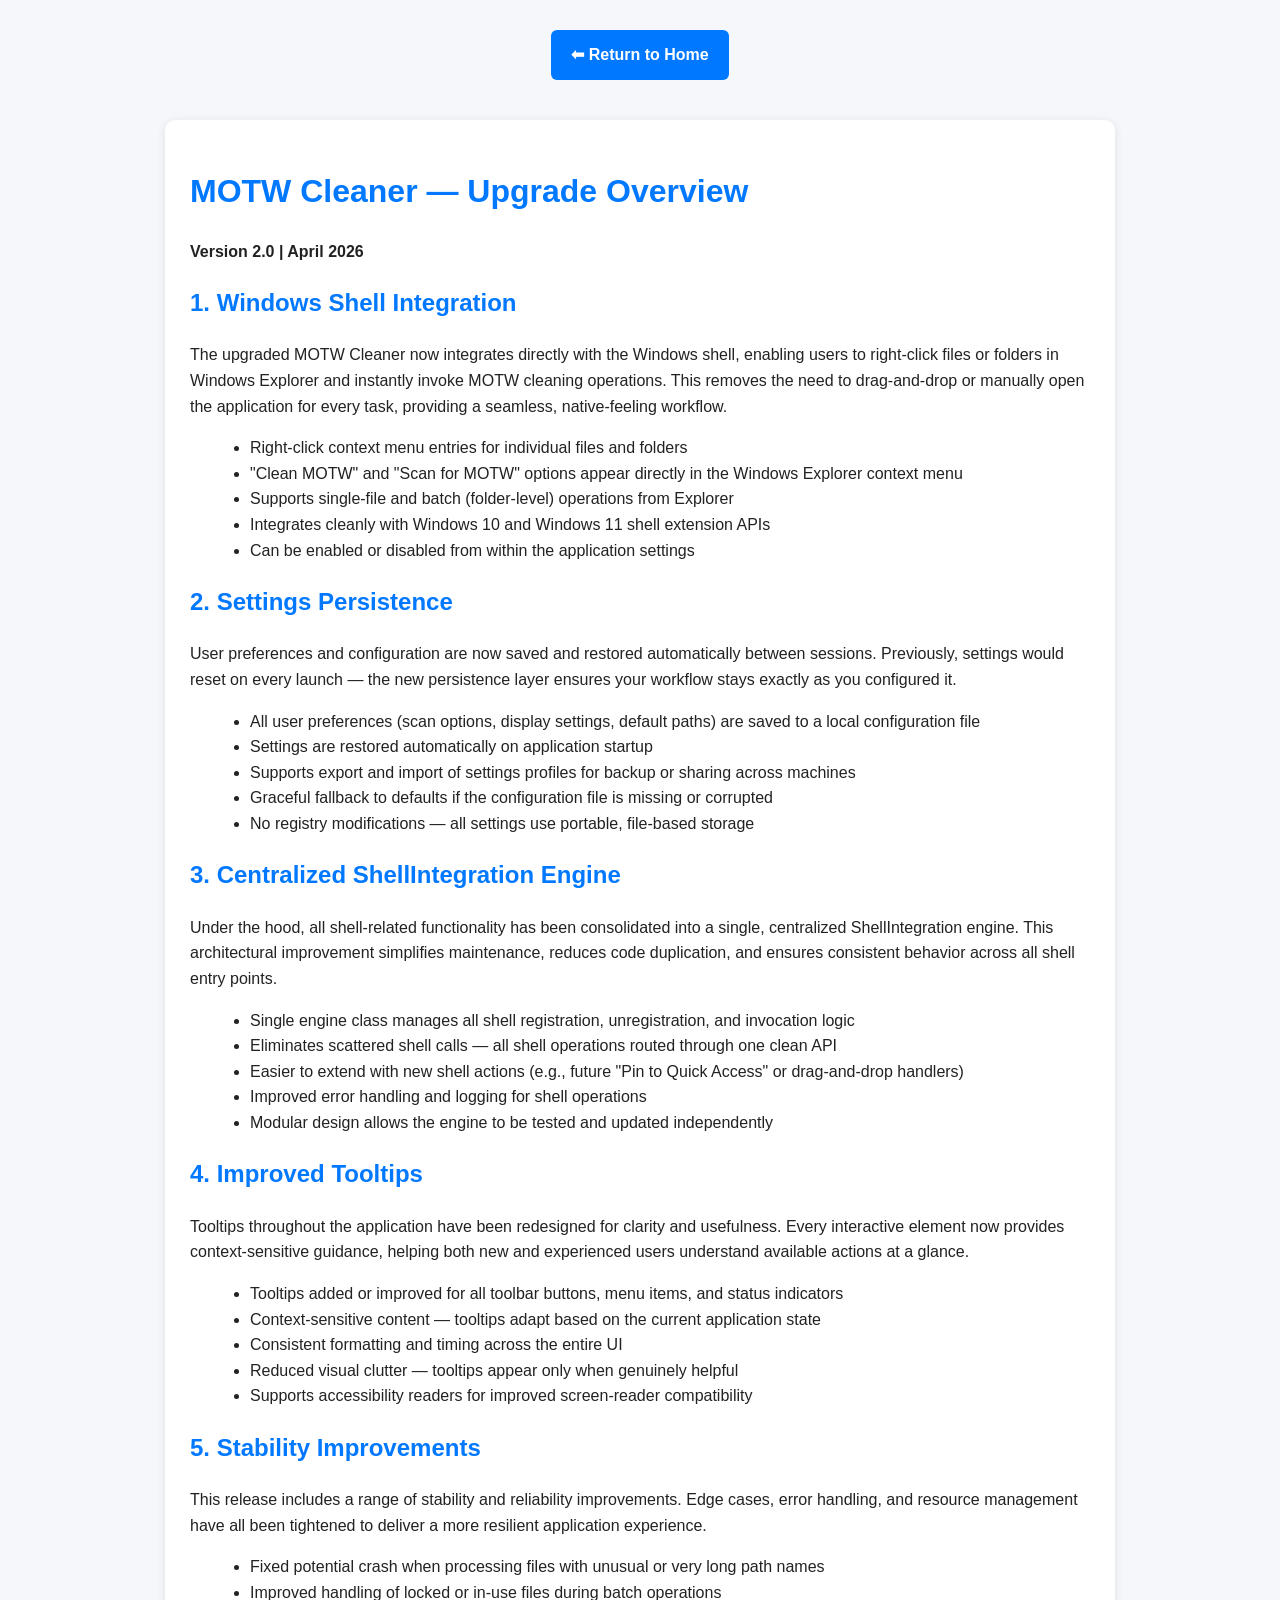
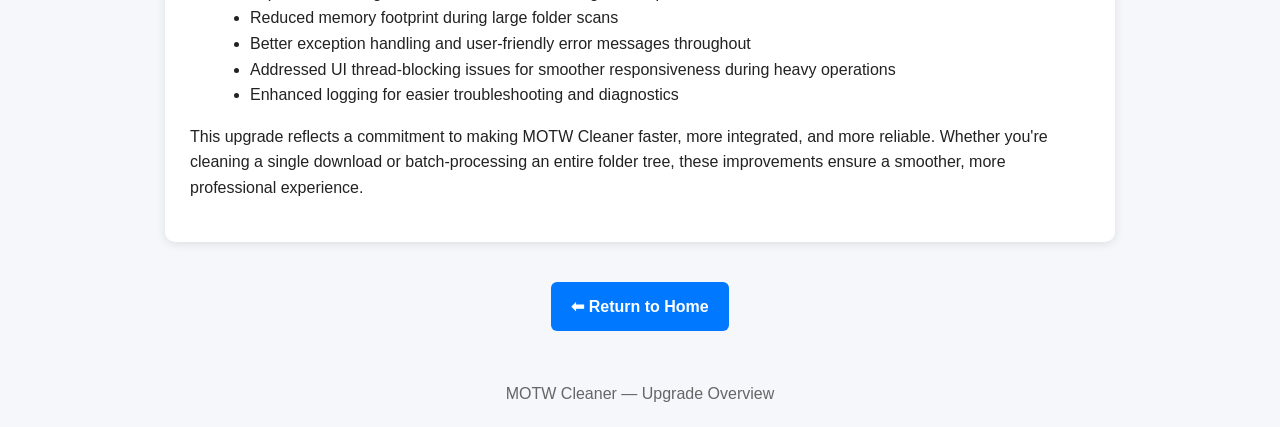
==== commit f152a137: "Update index.html" ====
--- a/docs/index.html
+++ b/docs/index.html
@@ -3,7 +3,7 @@
 <head>
 <meta charset="UTF-8">
 <meta name="viewport" content="width=device-width, initial-scale=1.0">
-<title>MOTW Cleaner – Upgrade Overview</title>
+<title>MOTW Cleaner — Upgrade Overview</title>
 
 <style>
     body {
@@ -13,13 +13,6 @@
         padding: 0;
         line-height: 1.6;
         color: #222;
-    }
-
-    header {
-        background: #0078ff;
-        color: white;
-        padding: 20px;
-        text-align: center;
     }
 
     .container {
@@ -50,6 +43,10 @@
         background: #005fcc;
     }
 
+    ul {
+        margin-left: 20px;
+    }
+
     footer {
         text-align: center;
         margin: 40px 0 20px;
@@ -65,49 +62,80 @@
     <a class="button" href="https://github.com/DwainSnickles/MOTW-Cleaner">⬅ Return to Home</a>
 </div>
 
-<header>
-    <h1>MOTW Cleaner – Upgrade Overview</h1>
-</header>
-
 <div class="container">
 
-    <h2>What’s New</h2>
-    <p>
-        This upgrade introduces major improvements to stability, UI responsiveness, and overall workflow.
-        MOTW Cleaner now performs faster, handles edge cases more reliably, and includes a cleaner interface.
-    </p>
+<h1>MOTW Cleaner — Upgrade Overview</h1>
+<p><strong>Version 2.0 | April 2026</strong></p>
 
-    <h2>Key Enhancements</h2>
-    <ul>
-        <li>Improved UI layout and responsiveness</li>
-        <li>Better handling of MOTW removal across multiple file types</li>
-        <li>Optimized scanning and processing engine</li>
-        <li>Cleaner logging and status reporting</li>
-        <li>Reduced memory usage and improved performance</li>
-    </ul>
+<h2>1. Windows Shell Integration</h2>
+<p>
+The upgraded MOTW Cleaner now integrates directly with the Windows shell, enabling users to right-click files or folders in Windows Explorer and instantly invoke MOTW cleaning operations. This removes the need to drag-and-drop or manually open the application for every task, providing a seamless, native-feeling workflow.
+</p>
 
-    <h2>Visual Improvements</h2>
-    <p>
-        The interface has been refined for clarity and ease of use.  
-        Screenshots in the README show the updated workflow and UI enhancements.
-    </p>
+<ul>
+    <li>Right-click context menu entries for individual files and folders</li>
+    <li>"Clean MOTW" and "Scan for MOTW" options appear directly in the Windows Explorer context menu</li>
+    <li>Supports single-file and batch (folder-level) operations from Explorer</li>
+    <li>Integrates cleanly with Windows 10 and Windows 11 shell extension APIs</li>
+    <li>Can be enabled or disabled from within the application settings</li>
+</ul>
 
-    <h2>Stability Fixes</h2>
-    <p>
-        Several crash scenarios were eliminated, especially around large directory scans and
-        files with unusual metadata. The new engine is significantly more resilient.
-    </p>
+<h2>2. Settings Persistence</h2>
+<p>
+User preferences and configuration are now saved and restored automatically between sessions. Previously, settings would reset on every launch — the new persistence layer ensures your workflow stays exactly as you configured it.
+</p>
 
-    <h2>Future Plans</h2>
-    <p>
-        Additional features are planned, including:
-    </p>
-    <ul>
-        <li>Optional auto-clean mode</li>
-        <li>Extended logging options</li>
-        <li>More detailed reporting</li>
-        <li>UI theme customization</li>
-    </ul>
+<ul>
+    <li>All user preferences (scan options, display settings, default paths) are saved to a local configuration file</li>
+    <li>Settings are restored automatically on application startup</li>
+    <li>Supports export and import of settings profiles for backup or sharing across machines</li>
+    <li>Graceful fallback to defaults if the configuration file is missing or corrupted</li>
+    <li>No registry modifications — all settings use portable, file-based storage</li>
+</ul>
+
+<h2>3. Centralized ShellIntegration Engine</h2>
+<p>
+Under the hood, all shell-related functionality has been consolidated into a single, centralized ShellIntegration engine. This architectural improvement simplifies maintenance, reduces code duplication, and ensures consistent behavior across all shell entry points.
+</p>
+
+<ul>
+    <li>Single engine class manages all shell registration, unregistration, and invocation logic</li>
+    <li>Eliminates scattered shell calls — all shell operations routed through one clean API</li>
+    <li>Easier to extend with new shell actions (e.g., future "Pin to Quick Access" or drag-and-drop handlers)</li>
+    <li>Improved error handling and logging for shell operations</li>
+    <li>Modular design allows the engine to be tested and updated independently</li>
+</ul>
+
+<h2>4. Improved Tooltips</h2>
+<p>
+Tooltips throughout the application have been redesigned for clarity and usefulness. Every interactive element now provides context-sensitive guidance, helping both new and experienced users understand available actions at a glance.
+</p>
+
+<ul>
+    <li>Tooltips added or improved for all toolbar buttons, menu items, and status indicators</li>
+    <li>Context-sensitive content — tooltips adapt based on the current application state</li>
+    <li>Consistent formatting and timing across the entire UI</li>
+    <li>Reduced visual clutter — tooltips appear only when genuinely helpful</li>
+    <li>Supports accessibility readers for improved screen-reader compatibility</li>
+</ul>
+
+<h2>5. Stability Improvements</h2>
+<p>
+This release includes a range of stability and reliability improvements. Edge cases, error handling, and resource management have all been tightened to deliver a more resilient application experience.
+</p>
+
+<ul>
+    <li>Fixed potential crash when processing files with unusual or very long path names</li>
+    <li>Improved handling of locked or in-use files during batch operations</li>
+    <li>Reduced memory footprint during large folder scans</li>
+    <li>Better exception handling and user-friendly error messages throughout</li>
+    <li>Addressed UI thread-blocking issues for smoother responsiveness during heavy operations</li>
+    <li>Enhanced logging for easier troubleshooting and diagnostics</li>
+</ul>
+
+<p>
+This upgrade reflects a commitment to making MOTW Cleaner faster, more integrated, and more reliable. Whether you're cleaning a single download or batch-processing an entire folder tree, these improvements ensure a smoother, more professional experience.
+</p>
 
 </div>
 
@@ -117,7 +145,7 @@
 </div>
 
 <footer>
-    MOTW Cleaner – Upgrade Notes
+    MOTW Cleaner — Upgrade Overview
 </footer>
 
 </body>
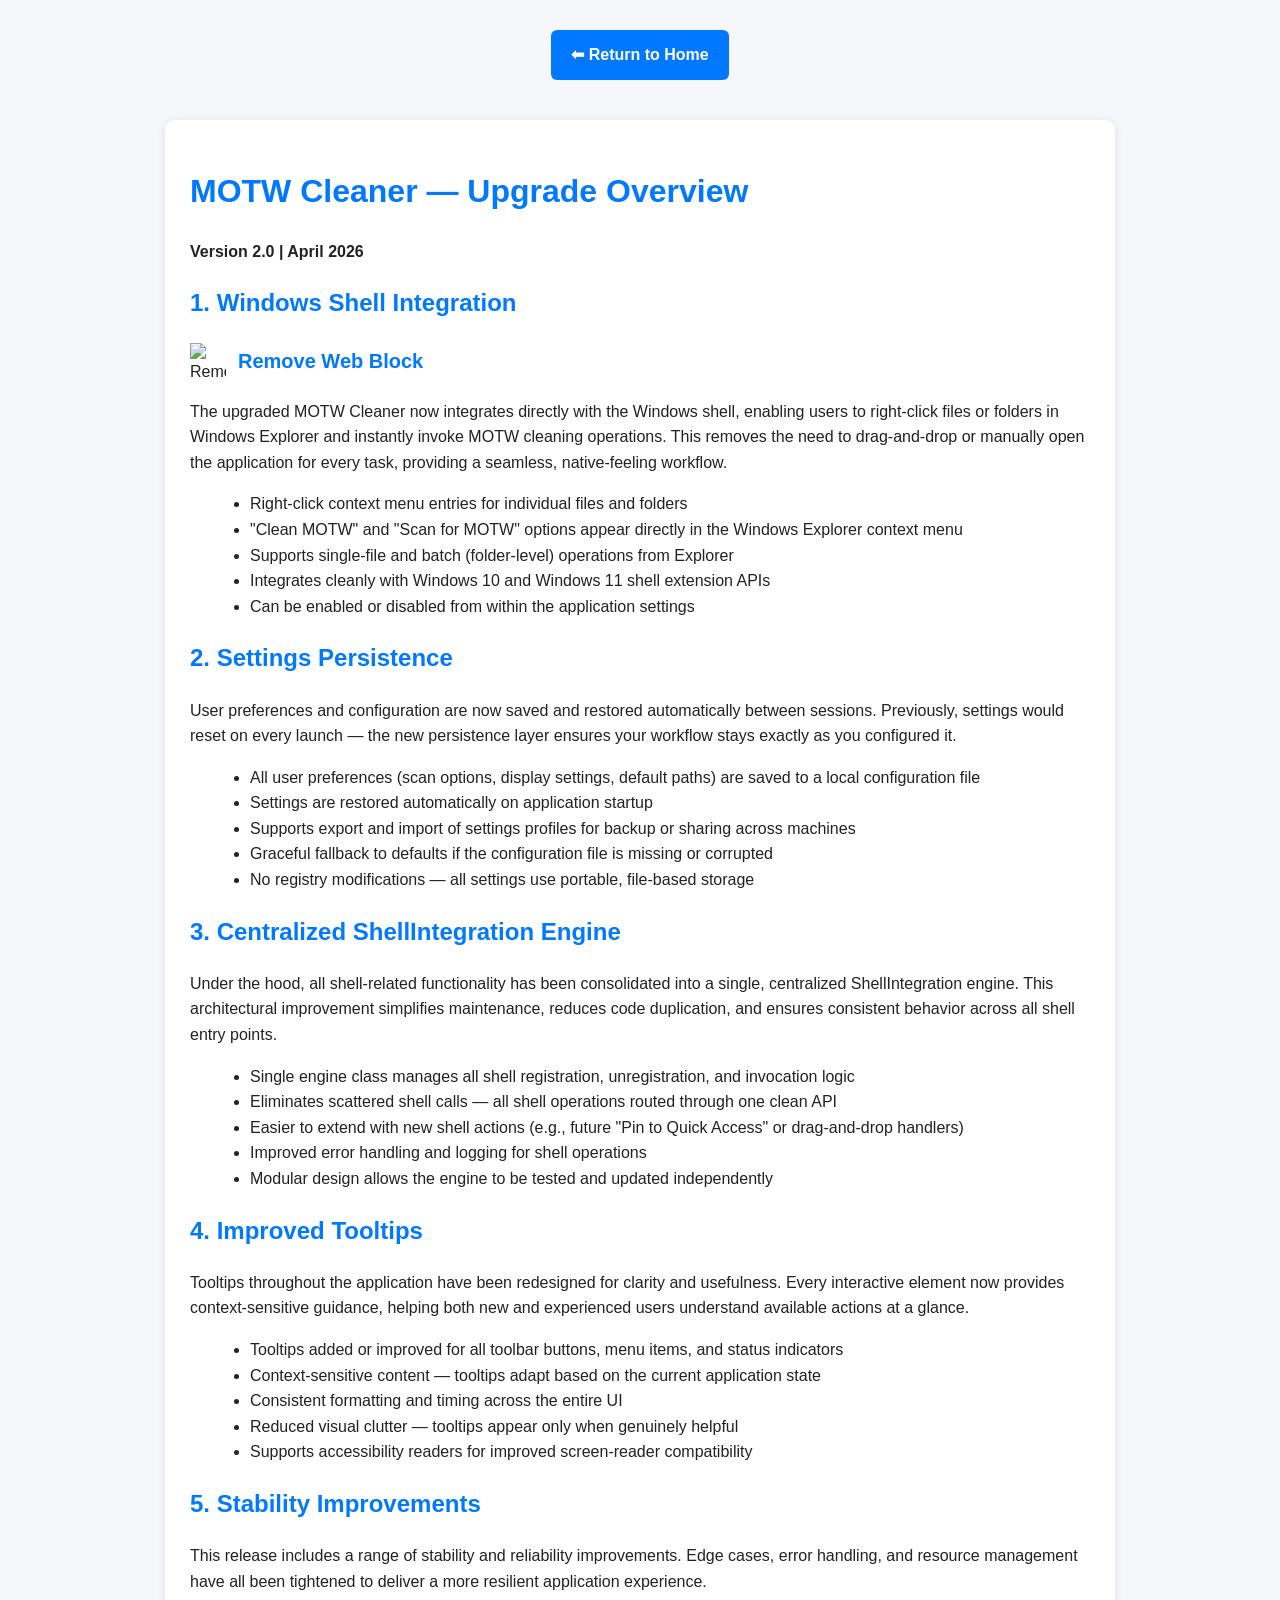
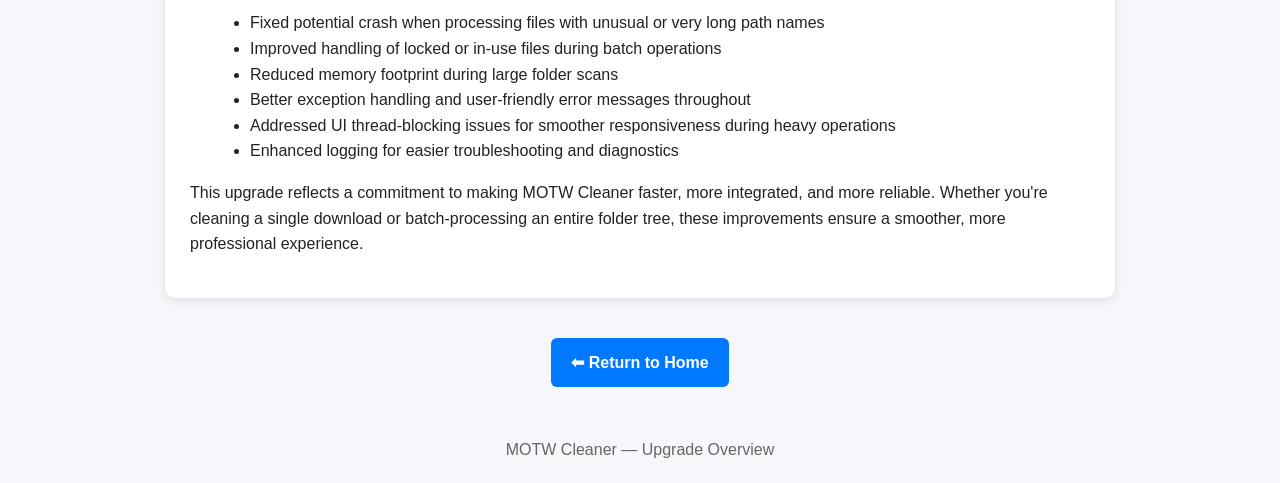
==== commit f802b52a: "Update index.html" ====
--- a/docs/index.html
+++ b/docs/index.html
@@ -68,6 +68,17 @@
 <p><strong>Version 2.0 | April 2026</strong></p>
 
 <h2>1. Windows Shell Integration</h2>
+    
+<!-- Remove Web Block Icon + Label -->
+<div style="display:flex; align-items:center; gap:12px; margin:20px 0;">
+    <img src="https://raw.githubusercontent.com/DwainSnickles/MOTW-Cleaner/master/docs/RemoveWebBlock.png"
+         alt="Remove Web Block Icon"
+         style="width:36px; height:36px;">
+    <span style="font-size:20px; font-weight:bold; color:#0078ff;">
+        Remove Web Block
+    </span>
+</div>
+
 <p>
 The upgraded MOTW Cleaner now integrates directly with the Windows shell, enabling users to right-click files or folders in Windows Explorer and instantly invoke MOTW cleaning operations. This removes the need to drag-and-drop or manually open the application for every task, providing a seamless, native-feeling workflow.
 </p>
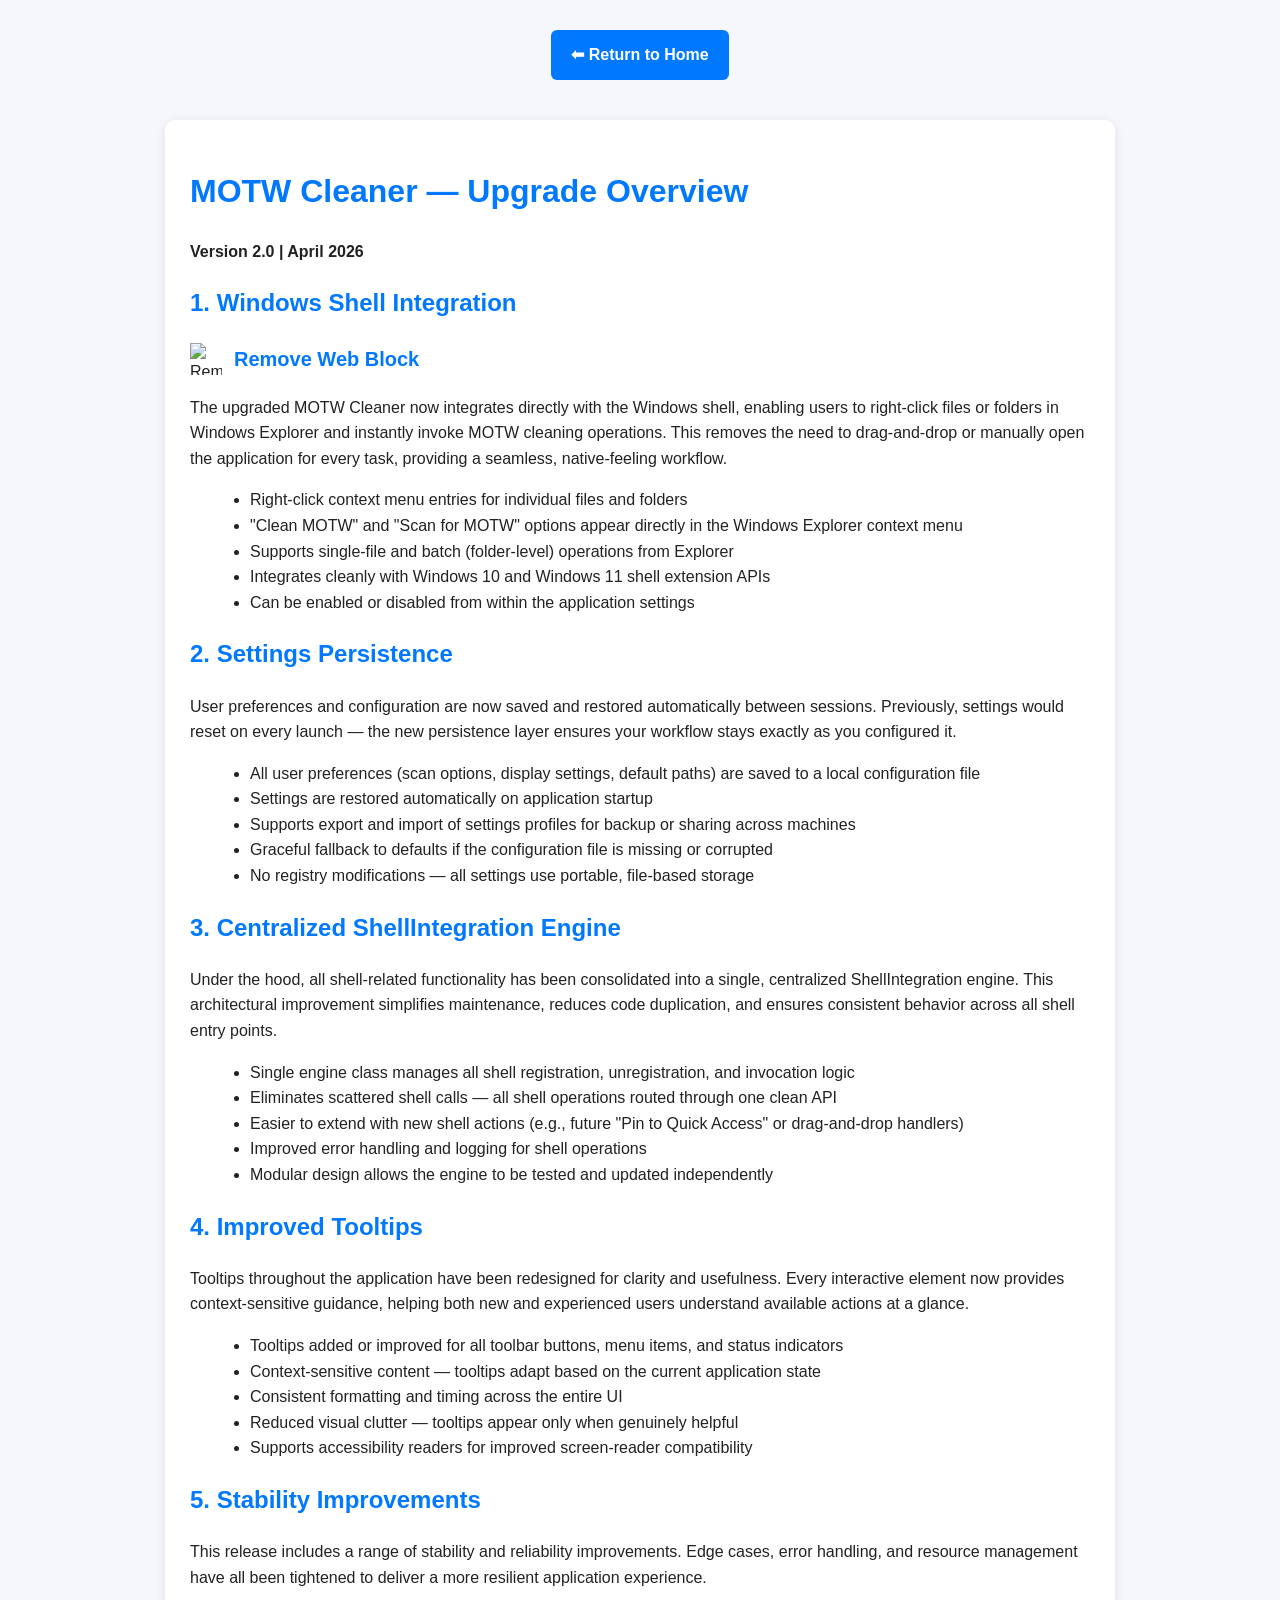
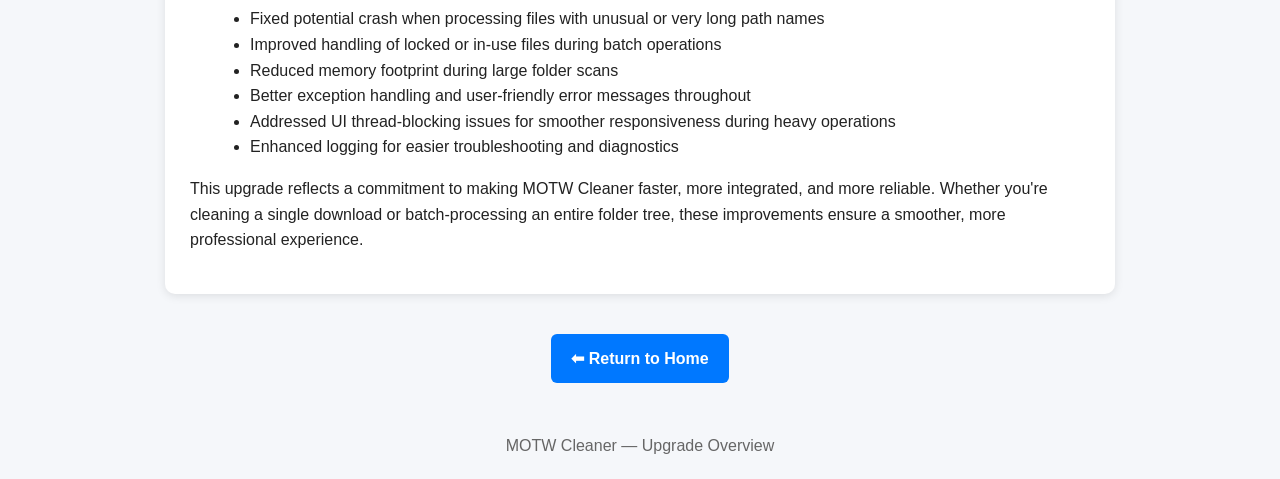
==== commit 545f6e54: "Update index.html" ====
--- a/docs/index.html
+++ b/docs/index.html
@@ -73,12 +73,11 @@
 <div style="display:flex; align-items:center; gap:12px; margin:20px 0;">
     <img src="https://raw.githubusercontent.com/DwainSnickles/MOTW-Cleaner/master/docs/RemoveWebBlock.png"
          alt="Remove Web Block Icon"
-         style="width:36px; height:36px;">
+         style="width:32px; height:32px; image-rendering:crisp-edges;">
     <span style="font-size:20px; font-weight:bold; color:#0078ff;">
         Remove Web Block
     </span>
 </div>
-
 <p>
 The upgraded MOTW Cleaner now integrates directly with the Windows shell, enabling users to right-click files or folders in Windows Explorer and instantly invoke MOTW cleaning operations. This removes the need to drag-and-drop or manually open the application for every task, providing a seamless, native-feeling workflow.
 </p>
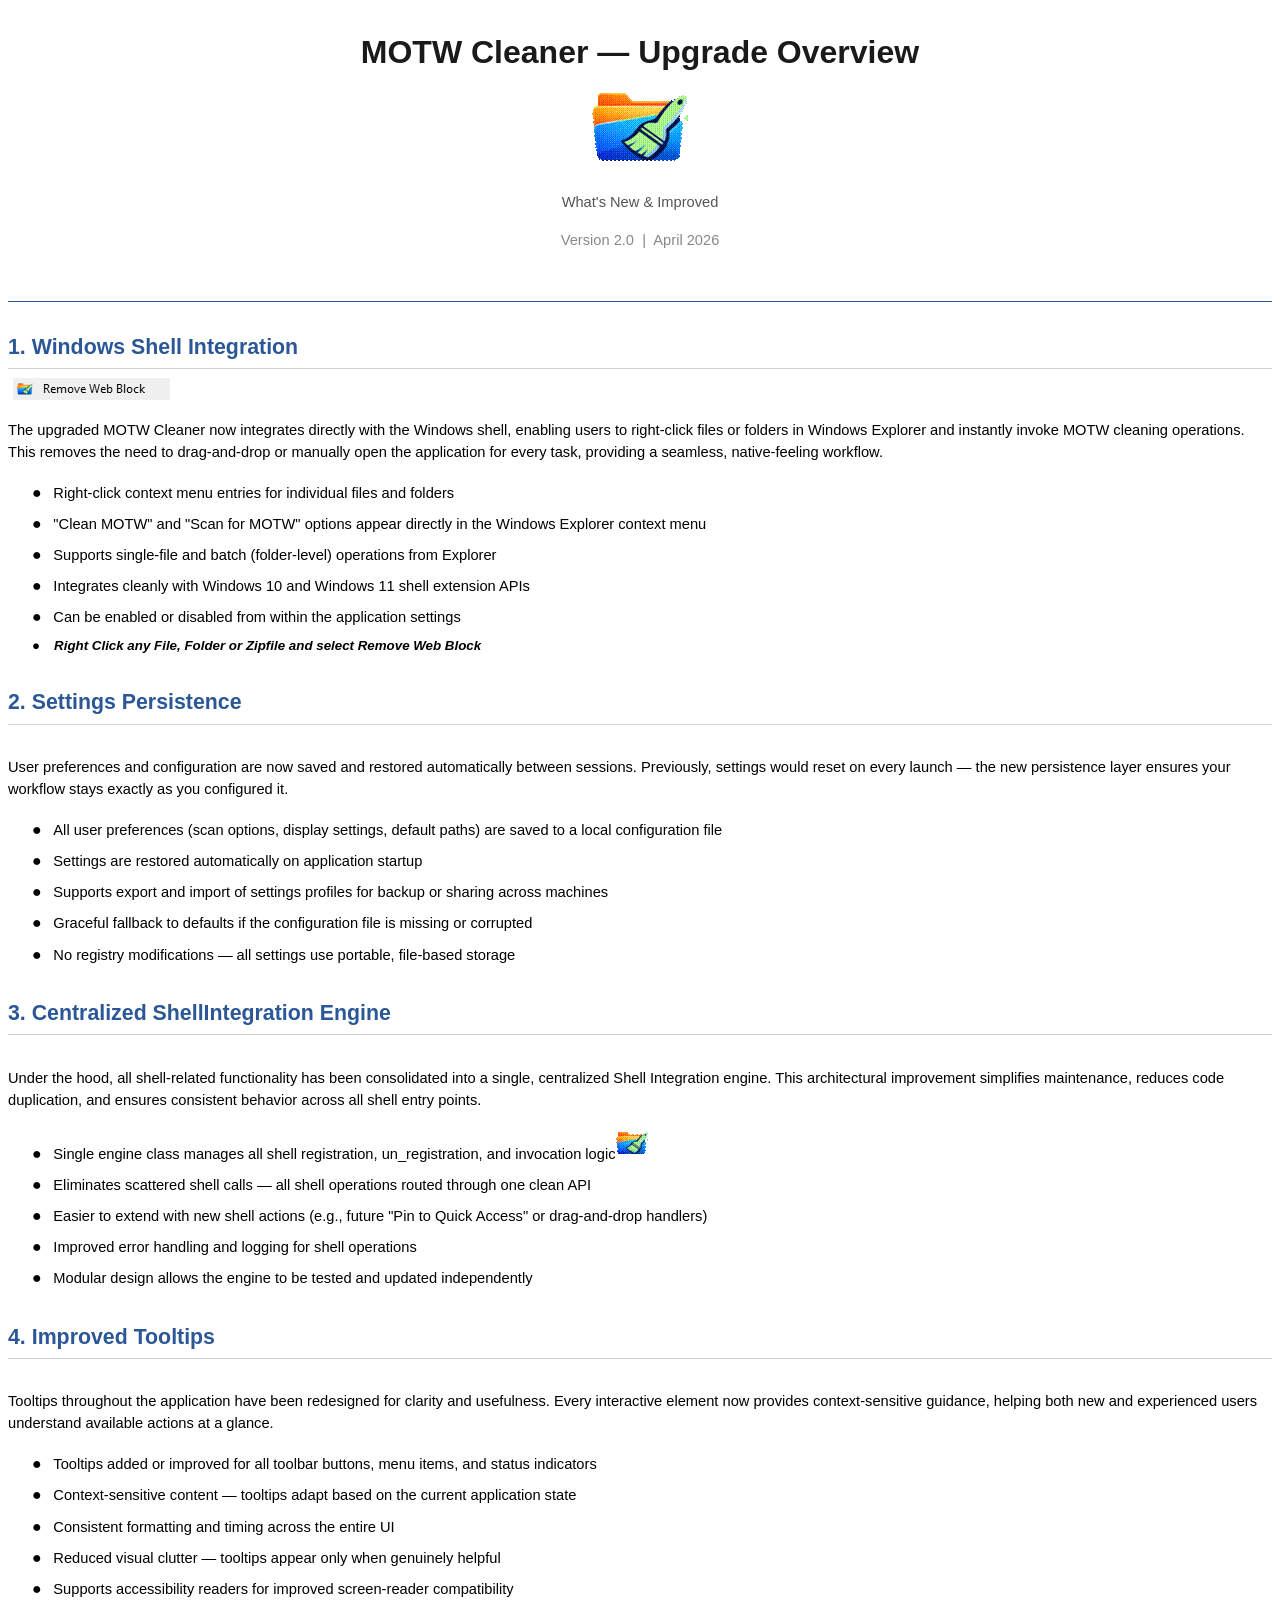
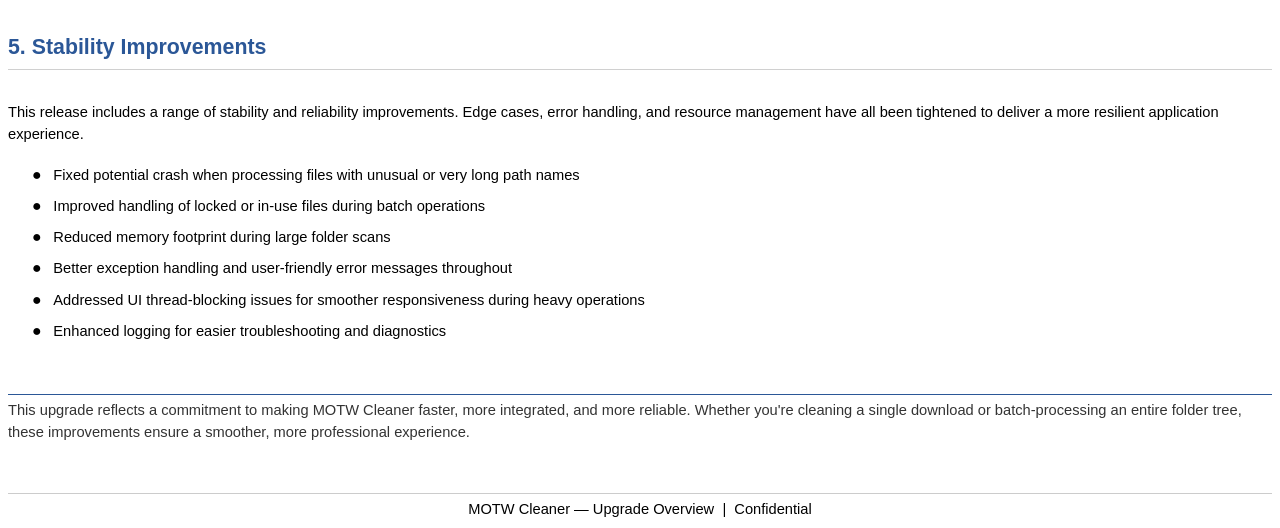
==== commit f8894f64: "Add files via upload" ====
--- a/docs/index.html
+++ b/docs/index.html
@@ -1,162 +1,1550 @@
-<!DOCTYPE html>
-<html lang="en">
+<html xmlns:v="urn:schemas-microsoft-com:vml"
+xmlns:o="urn:schemas-microsoft-com:office:office"
+xmlns:w="urn:schemas-microsoft-com:office:word"
+xmlns:m="http://schemas.microsoft.com/office/2004/12/omml"
+xmlns="http://www.w3.org/TR/REC-html40">
+
 <head>
-<meta charset="UTF-8">
-<meta name="viewport" content="width=device-width, initial-scale=1.0">
-<title>MOTW Cleaner — Upgrade Overview</title>
-
+<meta http-equiv=Content-Type content="text/html; charset=windows-1252">
+<meta name=ProgId content=Word.Document>
+<meta name=Generator content="Microsoft Word 15">
+<meta name=Originator content="Microsoft Word 15">
+<link rel=File-List href="index_files/filelist.xml">
+<link rel=Edit-Time-Data href="index_files/editdata.mso">
+<!--[if !mso]>
 <style>
-    body {
-        font-family: Arial, sans-serif;
-        background: #f5f7fa;
-        margin: 0;
-        padding: 0;
-        line-height: 1.6;
-        color: #222;
-    }
-
-    .container {
-        max-width: 900px;
-        margin: 30px auto;
-        background: white;
-        padding: 25px;
-        border-radius: 10px;
-        box-shadow: 0 2px 10px rgba(0,0,0,0.1);
-    }
-
-    h1, h2, h3 {
-        color: #0078ff;
-    }
-
-    .button {
-        display: inline-block;
-        padding: 12px 20px;
-        background: #0078ff;
-        color: white;
-        text-decoration: none;
-        border-radius: 6px;
-        font-weight: bold;
-        margin: 10px 0;
-    }
-
-    .button:hover {
-        background: #005fcc;
-    }
-
-    ul {
-        margin-left: 20px;
-    }
-
-    footer {
-        text-align: center;
-        margin: 40px 0 20px;
-        color: #666;
-    }
+v\:* {behavior:url(#default#VML);}
+o\:* {behavior:url(#default#VML);}
+w\:* {behavior:url(#default#VML);}
+.shape {behavior:url(#default#VML);}
 </style>
+<![endif]-->
+<title>bAT69NRDwqRSYUuTrsyMu</title>
+<!--[if gte mso 9]><xml>
+ <o:DocumentProperties>
+  <o:Author>Un-named</o:Author>
+  <o:Description>Generated document</o:Description>
+  <o:LastAuthor>Dwain Snickles</o:LastAuthor>
+  <o:Revision>2</o:Revision>
+  <o:TotalTime>8</o:TotalTime>
+  <o:Created>2026-04-25T13:26:00Z</o:Created>
+  <o:LastSaved>2026-04-25T13:26:00Z</o:LastSaved>
+  <o:Pages>1</o:Pages>
+  <o:Words>570</o:Words>
+  <o:Characters>3250</o:Characters>
+  <o:Lines>27</o:Lines>
+  <o:Paragraphs>7</o:Paragraphs>
+  <o:CharactersWithSpaces>3813</o:CharactersWithSpaces>
+  <o:Version>16.00</o:Version>
+ </o:DocumentProperties>
+</xml><![endif]-->
+<link rel=themeData href="index_files/themedata.thmx">
+<link rel=colorSchemeMapping href="index_files/colorschememapping.xml">
+<!--[if gte mso 9]><xml>
+ <w:WordDocument>
+  <w:DisplayBackgroundShape/>
+  <w:SpellingState>Clean</w:SpellingState>
+  <w:GrammarState>Clean</w:GrammarState>
+  <w:TrackMoves>false</w:TrackMoves>
+  <w:TrackFormatting/>
+  <w:PunctuationKerning/>
+  <w:ValidateAgainstSchemas/>
+  <w:SaveIfXMLInvalid>false</w:SaveIfXMLInvalid>
+  <w:IgnoreMixedContent>false</w:IgnoreMixedContent>
+  <w:AlwaysShowPlaceholderText>false</w:AlwaysShowPlaceholderText>
+  <w:DoNotPromoteQF/>
+  <w:LidThemeOther>EN-US</w:LidThemeOther>
+  <w:LidThemeAsian>X-NONE</w:LidThemeAsian>
+  <w:LidThemeComplexScript>X-NONE</w:LidThemeComplexScript>
+  <w:Compatibility>
+   <w:BreakWrappedTables/>
+   <w:SnapToGridInCell/>
+   <w:WrapTextWithPunct/>
+   <w:UseAsianBreakRules/>
+   <w:DontGrowAutofit/>
+   <w:SplitPgBreakAndParaMark/>
+   <w:EnableOpenTypeKerning/>
+   <w:DontFlipMirrorIndents/>
+   <w:OverrideTableStyleHps/>
+  </w:Compatibility>
+  <w:DoNotOptimizeForBrowser/>
+  <m:mathPr>
+   <m:mathFont m:val="Cambria Math"/>
+   <m:brkBin m:val="before"/>
+   <m:brkBinSub m:val="&#45;-"/>
+   <m:smallFrac m:val="off"/>
+   <m:dispDef/>
+   <m:lMargin m:val="0"/>
+   <m:rMargin m:val="0"/>
+   <m:defJc m:val="centerGroup"/>
+   <m:wrapIndent m:val="1440"/>
+   <m:intLim m:val="subSup"/>
+   <m:naryLim m:val="undOvr"/>
+  </m:mathPr></w:WordDocument>
+</xml><![endif]--><!--[if gte mso 9]><xml>
+ <w:LatentStyles DefLockedState="false" DefUnhideWhenUsed="false"
+  DefSemiHidden="false" DefQFormat="false" DefPriority="99"
+  LatentStyleCount="376">
+  <w:LsdException Locked="false" Priority="0" QFormat="true" Name="Normal"/>
+  <w:LsdException Locked="false" Priority="9" QFormat="true" Name="heading 1"/>
+  <w:LsdException Locked="false" Priority="9" SemiHidden="true"
+   UnhideWhenUsed="true" QFormat="true" Name="heading 2"/>
+  <w:LsdException Locked="false" Priority="9" SemiHidden="true"
+   UnhideWhenUsed="true" QFormat="true" Name="heading 3"/>
+  <w:LsdException Locked="false" Priority="9" SemiHidden="true"
+   UnhideWhenUsed="true" QFormat="true" Name="heading 4"/>
+  <w:LsdException Locked="false" Priority="9" SemiHidden="true"
+   UnhideWhenUsed="true" QFormat="true" Name="heading 5"/>
+  <w:LsdException Locked="false" Priority="9" SemiHidden="true"
+   UnhideWhenUsed="true" QFormat="true" Name="heading 6"/>
+  <w:LsdException Locked="false" Priority="9" SemiHidden="true"
+   UnhideWhenUsed="true" QFormat="true" Name="heading 7"/>
+  <w:LsdException Locked="false" Priority="9" SemiHidden="true"
+   UnhideWhenUsed="true" QFormat="true" Name="heading 8"/>
+  <w:LsdException Locked="false" Priority="9" SemiHidden="true"
+   UnhideWhenUsed="true" QFormat="true" Name="heading 9"/>
+  <w:LsdException Locked="false" SemiHidden="true" UnhideWhenUsed="true"
+   Name="index 1"/>
+  <w:LsdException Locked="false" SemiHidden="true" UnhideWhenUsed="true"
+   Name="index 2"/>
+  <w:LsdException Locked="false" SemiHidden="true" UnhideWhenUsed="true"
+   Name="index 3"/>
+  <w:LsdException Locked="false" SemiHidden="true" UnhideWhenUsed="true"
+   Name="index 4"/>
+  <w:LsdException Locked="false" SemiHidden="true" UnhideWhenUsed="true"
+   Name="index 5"/>
+  <w:LsdException Locked="false" SemiHidden="true" UnhideWhenUsed="true"
+   Name="index 6"/>
+  <w:LsdException Locked="false" SemiHidden="true" UnhideWhenUsed="true"
+   Name="index 7"/>
+  <w:LsdException Locked="false" SemiHidden="true" UnhideWhenUsed="true"
+   Name="index 8"/>
+  <w:LsdException Locked="false" SemiHidden="true" UnhideWhenUsed="true"
+   Name="index 9"/>
+  <w:LsdException Locked="false" Priority="39" SemiHidden="true"
+   UnhideWhenUsed="true" Name="toc 1"/>
+  <w:LsdException Locked="false" Priority="39" SemiHidden="true"
+   UnhideWhenUsed="true" Name="toc 2"/>
+  <w:LsdException Locked="false" Priority="39" SemiHidden="true"
+   UnhideWhenUsed="true" Name="toc 3"/>
+  <w:LsdException Locked="false" Priority="39" SemiHidden="true"
+   UnhideWhenUsed="true" Name="toc 4"/>
+  <w:LsdException Locked="false" Priority="39" SemiHidden="true"
+   UnhideWhenUsed="true" Name="toc 5"/>
+  <w:LsdException Locked="false" Priority="39" SemiHidden="true"
+   UnhideWhenUsed="true" Name="toc 6"/>
+  <w:LsdException Locked="false" Priority="39" SemiHidden="true"
+   UnhideWhenUsed="true" Name="toc 7"/>
+  <w:LsdException Locked="false" Priority="39" SemiHidden="true"
+   UnhideWhenUsed="true" Name="toc 8"/>
+  <w:LsdException Locked="false" Priority="39" SemiHidden="true"
+   UnhideWhenUsed="true" Name="toc 9"/>
+  <w:LsdException Locked="false" SemiHidden="true" UnhideWhenUsed="true"
+   Name="Normal Indent"/>
+  <w:LsdException Locked="false" SemiHidden="true" UnhideWhenUsed="true"
+   Name="footnote text"/>
+  <w:LsdException Locked="false" SemiHidden="true" UnhideWhenUsed="true"
+   Name="annotation text"/>
+  <w:LsdException Locked="false" SemiHidden="true" UnhideWhenUsed="true"
+   Name="header"/>
+  <w:LsdException Locked="false" SemiHidden="true" UnhideWhenUsed="true"
+   Name="footer"/>
+  <w:LsdException Locked="false" SemiHidden="true" UnhideWhenUsed="true"
+   Name="index heading"/>
+  <w:LsdException Locked="false" Priority="35" SemiHidden="true"
+   UnhideWhenUsed="true" QFormat="true" Name="caption"/>
+  <w:LsdException Locked="false" SemiHidden="true" UnhideWhenUsed="true"
+   Name="table of figures"/>
+  <w:LsdException Locked="false" SemiHidden="true" UnhideWhenUsed="true"
+   Name="envelope address"/>
+  <w:LsdException Locked="false" SemiHidden="true" UnhideWhenUsed="true"
+   Name="envelope return"/>
+  <w:LsdException Locked="false" SemiHidden="true" UnhideWhenUsed="true"
+   Name="footnote reference"/>
+  <w:LsdException Locked="false" SemiHidden="true" UnhideWhenUsed="true"
+   Name="annotation reference"/>
+  <w:LsdException Locked="false" SemiHidden="true" UnhideWhenUsed="true"
+   Name="line number"/>
+  <w:LsdException Locked="false" SemiHidden="true" UnhideWhenUsed="true"
+   Name="page number"/>
+  <w:LsdException Locked="false" SemiHidden="true" UnhideWhenUsed="true"
+   Name="endnote reference"/>
+  <w:LsdException Locked="false" SemiHidden="true" UnhideWhenUsed="true"
+   Name="endnote text"/>
+  <w:LsdException Locked="false" SemiHidden="true" UnhideWhenUsed="true"
+   Name="table of authorities"/>
+  <w:LsdException Locked="false" SemiHidden="true" UnhideWhenUsed="true"
+   Name="macro"/>
+  <w:LsdException Locked="false" SemiHidden="true" UnhideWhenUsed="true"
+   Name="toa heading"/>
+  <w:LsdException Locked="false" SemiHidden="true" UnhideWhenUsed="true"
+   Name="List"/>
+  <w:LsdException Locked="false" SemiHidden="true" UnhideWhenUsed="true"
+   Name="List Bullet"/>
+  <w:LsdException Locked="false" SemiHidden="true" UnhideWhenUsed="true"
+   Name="List Number"/>
+  <w:LsdException Locked="false" SemiHidden="true" UnhideWhenUsed="true"
+   Name="List 2"/>
+  <w:LsdException Locked="false" SemiHidden="true" UnhideWhenUsed="true"
+   Name="List 3"/>
+  <w:LsdException Locked="false" SemiHidden="true" UnhideWhenUsed="true"
+   Name="List 4"/>
+  <w:LsdException Locked="false" SemiHidden="true" UnhideWhenUsed="true"
+   Name="List 5"/>
+  <w:LsdException Locked="false" SemiHidden="true" UnhideWhenUsed="true"
+   Name="List Bullet 2"/>
+  <w:LsdException Locked="false" SemiHidden="true" UnhideWhenUsed="true"
+   Name="List Bullet 3"/>
+  <w:LsdException Locked="false" SemiHidden="true" UnhideWhenUsed="true"
+   Name="List Bullet 4"/>
+  <w:LsdException Locked="false" SemiHidden="true" UnhideWhenUsed="true"
+   Name="List Bullet 5"/>
+  <w:LsdException Locked="false" SemiHidden="true" UnhideWhenUsed="true"
+   Name="List Number 2"/>
+  <w:LsdException Locked="false" SemiHidden="true" UnhideWhenUsed="true"
+   Name="List Number 3"/>
+  <w:LsdException Locked="false" SemiHidden="true" UnhideWhenUsed="true"
+   Name="List Number 4"/>
+  <w:LsdException Locked="false" SemiHidden="true" UnhideWhenUsed="true"
+   Name="List Number 5"/>
+  <w:LsdException Locked="false" Priority="10" QFormat="true" Name="Title"/>
+  <w:LsdException Locked="false" SemiHidden="true" UnhideWhenUsed="true"
+   Name="Closing"/>
+  <w:LsdException Locked="false" SemiHidden="true" UnhideWhenUsed="true"
+   Name="Signature"/>
+  <w:LsdException Locked="false" Priority="1" SemiHidden="true"
+   UnhideWhenUsed="true" Name="Default Paragraph Font"/>
+  <w:LsdException Locked="false" SemiHidden="true" UnhideWhenUsed="true"
+   Name="Body Text"/>
+  <w:LsdException Locked="false" SemiHidden="true" UnhideWhenUsed="true"
+   Name="Body Text Indent"/>
+  <w:LsdException Locked="false" SemiHidden="true" UnhideWhenUsed="true"
+   Name="List Continue"/>
+  <w:LsdException Locked="false" SemiHidden="true" UnhideWhenUsed="true"
+   Name="List Continue 2"/>
+  <w:LsdException Locked="false" SemiHidden="true" UnhideWhenUsed="true"
+   Name="List Continue 3"/>
+  <w:LsdException Locked="false" SemiHidden="true" UnhideWhenUsed="true"
+   Name="List Continue 4"/>
+  <w:LsdException Locked="false" SemiHidden="true" UnhideWhenUsed="true"
+   Name="List Continue 5"/>
+  <w:LsdException Locked="false" SemiHidden="true" UnhideWhenUsed="true"
+   Name="Message Header"/>
+  <w:LsdException Locked="false" Priority="11" QFormat="true" Name="Subtitle"/>
+  <w:LsdException Locked="false" SemiHidden="true" UnhideWhenUsed="true"
+   Name="Salutation"/>
+  <w:LsdException Locked="false" SemiHidden="true" UnhideWhenUsed="true"
+   Name="Date"/>
+  <w:LsdException Locked="false" SemiHidden="true" UnhideWhenUsed="true"
+   Name="Body Text First Indent"/>
+  <w:LsdException Locked="false" SemiHidden="true" UnhideWhenUsed="true"
+   Name="Body Text First Indent 2"/>
+  <w:LsdException Locked="false" SemiHidden="true" UnhideWhenUsed="true"
+   Name="Note Heading"/>
+  <w:LsdException Locked="false" SemiHidden="true" UnhideWhenUsed="true"
+   Name="Body Text 2"/>
+  <w:LsdException Locked="false" SemiHidden="true" UnhideWhenUsed="true"
+   Name="Body Text 3"/>
+  <w:LsdException Locked="false" SemiHidden="true" UnhideWhenUsed="true"
+   Name="Body Text Indent 2"/>
+  <w:LsdException Locked="false" SemiHidden="true" UnhideWhenUsed="true"
+   Name="Body Text Indent 3"/>
+  <w:LsdException Locked="false" SemiHidden="true" UnhideWhenUsed="true"
+   Name="Block Text"/>
+  <w:LsdException Locked="false" SemiHidden="true" UnhideWhenUsed="true"
+   Name="Hyperlink"/>
+  <w:LsdException Locked="false" SemiHidden="true" UnhideWhenUsed="true"
+   Name="FollowedHyperlink"/>
+  <w:LsdException Locked="false" Priority="22" QFormat="true" Name="Strong"/>
+  <w:LsdException Locked="false" Priority="20" QFormat="true" Name="Emphasis"/>
+  <w:LsdException Locked="false" SemiHidden="true" UnhideWhenUsed="true"
+   Name="Document Map"/>
+  <w:LsdException Locked="false" SemiHidden="true" UnhideWhenUsed="true"
+   Name="Plain Text"/>
+  <w:LsdException Locked="false" SemiHidden="true" UnhideWhenUsed="true"
+   Name="E-mail Signature"/>
+  <w:LsdException Locked="false" SemiHidden="true" UnhideWhenUsed="true"
+   Name="HTML Top of Form"/>
+  <w:LsdException Locked="false" SemiHidden="true" UnhideWhenUsed="true"
+   Name="HTML Bottom of Form"/>
+  <w:LsdException Locked="false" SemiHidden="true" UnhideWhenUsed="true"
+   Name="Normal (Web)"/>
+  <w:LsdException Locked="false" SemiHidden="true" UnhideWhenUsed="true"
+   Name="HTML Acronym"/>
+  <w:LsdException Locked="false" SemiHidden="true" UnhideWhenUsed="true"
+   Name="HTML Address"/>
+  <w:LsdException Locked="false" SemiHidden="true" UnhideWhenUsed="true"
+   Name="HTML Cite"/>
+  <w:LsdException Locked="false" SemiHidden="true" UnhideWhenUsed="true"
+   Name="HTML Code"/>
+  <w:LsdException Locked="false" SemiHidden="true" UnhideWhenUsed="true"
+   Name="HTML Definition"/>
+  <w:LsdException Locked="false" SemiHidden="true" UnhideWhenUsed="true"
+   Name="HTML Keyboard"/>
+  <w:LsdException Locked="false" SemiHidden="true" UnhideWhenUsed="true"
+   Name="HTML Preformatted"/>
+  <w:LsdException Locked="false" SemiHidden="true" UnhideWhenUsed="true"
+   Name="HTML Sample"/>
+  <w:LsdException Locked="false" SemiHidden="true" UnhideWhenUsed="true"
+   Name="HTML Typewriter"/>
+  <w:LsdException Locked="false" SemiHidden="true" UnhideWhenUsed="true"
+   Name="HTML Variable"/>
+  <w:LsdException Locked="false" SemiHidden="true" UnhideWhenUsed="true"
+   Name="Normal Table"/>
+  <w:LsdException Locked="false" SemiHidden="true" UnhideWhenUsed="true"
+   Name="annotation subject"/>
+  <w:LsdException Locked="false" SemiHidden="true" UnhideWhenUsed="true"
+   Name="No List"/>
+  <w:LsdException Locked="false" SemiHidden="true" UnhideWhenUsed="true"
+   Name="Outline List 1"/>
+  <w:LsdException Locked="false" SemiHidden="true" UnhideWhenUsed="true"
+   Name="Outline List 2"/>
+  <w:LsdException Locked="false" SemiHidden="true" UnhideWhenUsed="true"
+   Name="Outline List 3"/>
+  <w:LsdException Locked="false" SemiHidden="true" UnhideWhenUsed="true"
+   Name="Table Simple 1"/>
+  <w:LsdException Locked="false" SemiHidden="true" UnhideWhenUsed="true"
+   Name="Table Simple 2"/>
+  <w:LsdException Locked="false" SemiHidden="true" UnhideWhenUsed="true"
+   Name="Table Simple 3"/>
+  <w:LsdException Locked="false" SemiHidden="true" UnhideWhenUsed="true"
+   Name="Table Classic 1"/>
+  <w:LsdException Locked="false" SemiHidden="true" UnhideWhenUsed="true"
+   Name="Table Classic 2"/>
+  <w:LsdException Locked="false" SemiHidden="true" UnhideWhenUsed="true"
+   Name="Table Classic 3"/>
+  <w:LsdException Locked="false" SemiHidden="true" UnhideWhenUsed="true"
+   Name="Table Classic 4"/>
+  <w:LsdException Locked="false" SemiHidden="true" UnhideWhenUsed="true"
+   Name="Table Colorful 1"/>
+  <w:LsdException Locked="false" SemiHidden="true" UnhideWhenUsed="true"
+   Name="Table Colorful 2"/>
+  <w:LsdException Locked="false" SemiHidden="true" UnhideWhenUsed="true"
+   Name="Table Colorful 3"/>
+  <w:LsdException Locked="false" SemiHidden="true" UnhideWhenUsed="true"
+   Name="Table Columns 1"/>
+  <w:LsdException Locked="false" SemiHidden="true" UnhideWhenUsed="true"
+   Name="Table Columns 2"/>
+  <w:LsdException Locked="false" SemiHidden="true" UnhideWhenUsed="true"
+   Name="Table Columns 3"/>
+  <w:LsdException Locked="false" SemiHidden="true" UnhideWhenUsed="true"
+   Name="Table Columns 4"/>
+  <w:LsdException Locked="false" SemiHidden="true" UnhideWhenUsed="true"
+   Name="Table Columns 5"/>
+  <w:LsdException Locked="false" SemiHidden="true" UnhideWhenUsed="true"
+   Name="Table Grid 1"/>
+  <w:LsdException Locked="false" SemiHidden="true" UnhideWhenUsed="true"
+   Name="Table Grid 2"/>
+  <w:LsdException Locked="false" SemiHidden="true" UnhideWhenUsed="true"
+   Name="Table Grid 3"/>
+  <w:LsdException Locked="false" SemiHidden="true" UnhideWhenUsed="true"
+   Name="Table Grid 4"/>
+  <w:LsdException Locked="false" SemiHidden="true" UnhideWhenUsed="true"
+   Name="Table Grid 5"/>
+  <w:LsdException Locked="false" SemiHidden="true" UnhideWhenUsed="true"
+   Name="Table Grid 6"/>
+  <w:LsdException Locked="false" SemiHidden="true" UnhideWhenUsed="true"
+   Name="Table Grid 7"/>
+  <w:LsdException Locked="false" SemiHidden="true" UnhideWhenUsed="true"
+   Name="Table Grid 8"/>
+  <w:LsdException Locked="false" SemiHidden="true" UnhideWhenUsed="true"
+   Name="Table List 1"/>
+  <w:LsdException Locked="false" SemiHidden="true" UnhideWhenUsed="true"
+   Name="Table List 2"/>
+  <w:LsdException Locked="false" SemiHidden="true" UnhideWhenUsed="true"
+   Name="Table List 3"/>
+  <w:LsdException Locked="false" SemiHidden="true" UnhideWhenUsed="true"
+   Name="Table List 4"/>
+  <w:LsdException Locked="false" SemiHidden="true" UnhideWhenUsed="true"
+   Name="Table List 5"/>
+  <w:LsdException Locked="false" SemiHidden="true" UnhideWhenUsed="true"
+   Name="Table List 6"/>
+  <w:LsdException Locked="false" SemiHidden="true" UnhideWhenUsed="true"
+   Name="Table List 7"/>
+  <w:LsdException Locked="false" SemiHidden="true" UnhideWhenUsed="true"
+   Name="Table List 8"/>
+  <w:LsdException Locked="false" SemiHidden="true" UnhideWhenUsed="true"
+   Name="Table 3D effects 1"/>
+  <w:LsdException Locked="false" SemiHidden="true" UnhideWhenUsed="true"
+   Name="Table 3D effects 2"/>
+  <w:LsdException Locked="false" SemiHidden="true" UnhideWhenUsed="true"
+   Name="Table 3D effects 3"/>
+  <w:LsdException Locked="false" SemiHidden="true" UnhideWhenUsed="true"
+   Name="Table Contemporary"/>
+  <w:LsdException Locked="false" SemiHidden="true" UnhideWhenUsed="true"
+   Name="Table Elegant"/>
+  <w:LsdException Locked="false" SemiHidden="true" UnhideWhenUsed="true"
+   Name="Table Professional"/>
+  <w:LsdException Locked="false" SemiHidden="true" UnhideWhenUsed="true"
+   Name="Table Subtle 1"/>
+  <w:LsdException Locked="false" SemiHidden="true" UnhideWhenUsed="true"
+   Name="Table Subtle 2"/>
+  <w:LsdException Locked="false" SemiHidden="true" UnhideWhenUsed="true"
+   Name="Table Web 1"/>
+  <w:LsdException Locked="false" SemiHidden="true" UnhideWhenUsed="true"
+   Name="Table Web 2"/>
+  <w:LsdException Locked="false" SemiHidden="true" UnhideWhenUsed="true"
+   Name="Table Web 3"/>
+  <w:LsdException Locked="false" SemiHidden="true" UnhideWhenUsed="true"
+   Name="Balloon Text"/>
+  <w:LsdException Locked="false" Priority="39" Name="Table Grid"/>
+  <w:LsdException Locked="false" SemiHidden="true" UnhideWhenUsed="true"
+   Name="Table Theme"/>
+  <w:LsdException Locked="false" SemiHidden="true" Name="Placeholder Text"/>
+  <w:LsdException Locked="false" Priority="1" QFormat="true" Name="No Spacing"/>
+  <w:LsdException Locked="false" Priority="60" Name="Light Shading"/>
+  <w:LsdException Locked="false" Priority="61" Name="Light List"/>
+  <w:LsdException Locked="false" Priority="62" Name="Light Grid"/>
+  <w:LsdException Locked="false" Priority="63" Name="Medium Shading 1"/>
+  <w:LsdException Locked="false" Priority="64" Name="Medium Shading 2"/>
+  <w:LsdException Locked="false" Priority="65" Name="Medium List 1"/>
+  <w:LsdException Locked="false" Priority="66" Name="Medium List 2"/>
+  <w:LsdException Locked="false" Priority="67" Name="Medium Grid 1"/>
+  <w:LsdException Locked="false" Priority="68" Name="Medium Grid 2"/>
+  <w:LsdException Locked="false" Priority="69" Name="Medium Grid 3"/>
+  <w:LsdException Locked="false" Priority="70" Name="Dark List"/>
+  <w:LsdException Locked="false" Priority="71" Name="Colorful Shading"/>
+  <w:LsdException Locked="false" Priority="72" Name="Colorful List"/>
+  <w:LsdException Locked="false" Priority="73" Name="Colorful Grid"/>
+  <w:LsdException Locked="false" Priority="60" Name="Light Shading Accent 1"/>
+  <w:LsdException Locked="false" Priority="61" Name="Light List Accent 1"/>
+  <w:LsdException Locked="false" Priority="62" Name="Light Grid Accent 1"/>
+  <w:LsdException Locked="false" Priority="63" Name="Medium Shading 1 Accent 1"/>
+  <w:LsdException Locked="false" Priority="64" Name="Medium Shading 2 Accent 1"/>
+  <w:LsdException Locked="false" Priority="65" Name="Medium List 1 Accent 1"/>
+  <w:LsdException Locked="false" SemiHidden="true" Name="Revision"/>
+  <w:LsdException Locked="false" Priority="34" QFormat="true"
+   Name="List Paragraph"/>
+  <w:LsdException Locked="false" Priority="29" QFormat="true" Name="Quote"/>
+  <w:LsdException Locked="false" Priority="30" QFormat="true"
+   Name="Intense Quote"/>
+  <w:LsdException Locked="false" Priority="66" Name="Medium List 2 Accent 1"/>
+  <w:LsdException Locked="false" Priority="67" Name="Medium Grid 1 Accent 1"/>
+  <w:LsdException Locked="false" Priority="68" Name="Medium Grid 2 Accent 1"/>
+  <w:LsdException Locked="false" Priority="69" Name="Medium Grid 3 Accent 1"/>
+  <w:LsdException Locked="false" Priority="70" Name="Dark List Accent 1"/>
+  <w:LsdException Locked="false" Priority="71" Name="Colorful Shading Accent 1"/>
+  <w:LsdException Locked="false" Priority="72" Name="Colorful List Accent 1"/>
+  <w:LsdException Locked="false" Priority="73" Name="Colorful Grid Accent 1"/>
+  <w:LsdException Locked="false" Priority="60" Name="Light Shading Accent 2"/>
+  <w:LsdException Locked="false" Priority="61" Name="Light List Accent 2"/>
+  <w:LsdException Locked="false" Priority="62" Name="Light Grid Accent 2"/>
+  <w:LsdException Locked="false" Priority="63" Name="Medium Shading 1 Accent 2"/>
+  <w:LsdException Locked="false" Priority="64" Name="Medium Shading 2 Accent 2"/>
+  <w:LsdException Locked="false" Priority="65" Name="Medium List 1 Accent 2"/>
+  <w:LsdException Locked="false" Priority="66" Name="Medium List 2 Accent 2"/>
+  <w:LsdException Locked="false" Priority="67" Name="Medium Grid 1 Accent 2"/>
+  <w:LsdException Locked="false" Priority="68" Name="Medium Grid 2 Accent 2"/>
+  <w:LsdException Locked="false" Priority="69" Name="Medium Grid 3 Accent 2"/>
+  <w:LsdException Locked="false" Priority="70" Name="Dark List Accent 2"/>
+  <w:LsdException Locked="false" Priority="71" Name="Colorful Shading Accent 2"/>
+  <w:LsdException Locked="false" Priority="72" Name="Colorful List Accent 2"/>
+  <w:LsdException Locked="false" Priority="73" Name="Colorful Grid Accent 2"/>
+  <w:LsdException Locked="false" Priority="60" Name="Light Shading Accent 3"/>
+  <w:LsdException Locked="false" Priority="61" Name="Light List Accent 3"/>
+  <w:LsdException Locked="false" Priority="62" Name="Light Grid Accent 3"/>
+  <w:LsdException Locked="false" Priority="63" Name="Medium Shading 1 Accent 3"/>
+  <w:LsdException Locked="false" Priority="64" Name="Medium Shading 2 Accent 3"/>
+  <w:LsdException Locked="false" Priority="65" Name="Medium List 1 Accent 3"/>
+  <w:LsdException Locked="false" Priority="66" Name="Medium List 2 Accent 3"/>
+  <w:LsdException Locked="false" Priority="67" Name="Medium Grid 1 Accent 3"/>
+  <w:LsdException Locked="false" Priority="68" Name="Medium Grid 2 Accent 3"/>
+  <w:LsdException Locked="false" Priority="69" Name="Medium Grid 3 Accent 3"/>
+  <w:LsdException Locked="false" Priority="70" Name="Dark List Accent 3"/>
+  <w:LsdException Locked="false" Priority="71" Name="Colorful Shading Accent 3"/>
+  <w:LsdException Locked="false" Priority="72" Name="Colorful List Accent 3"/>
+  <w:LsdException Locked="false" Priority="73" Name="Colorful Grid Accent 3"/>
+  <w:LsdException Locked="false" Priority="60" Name="Light Shading Accent 4"/>
+  <w:LsdException Locked="false" Priority="61" Name="Light List Accent 4"/>
+  <w:LsdException Locked="false" Priority="62" Name="Light Grid Accent 4"/>
+  <w:LsdException Locked="false" Priority="63" Name="Medium Shading 1 Accent 4"/>
+  <w:LsdException Locked="false" Priority="64" Name="Medium Shading 2 Accent 4"/>
+  <w:LsdException Locked="false" Priority="65" Name="Medium List 1 Accent 4"/>
+  <w:LsdException Locked="false" Priority="66" Name="Medium List 2 Accent 4"/>
+  <w:LsdException Locked="false" Priority="67" Name="Medium Grid 1 Accent 4"/>
+  <w:LsdException Locked="false" Priority="68" Name="Medium Grid 2 Accent 4"/>
+  <w:LsdException Locked="false" Priority="69" Name="Medium Grid 3 Accent 4"/>
+  <w:LsdException Locked="false" Priority="70" Name="Dark List Accent 4"/>
+  <w:LsdException Locked="false" Priority="71" Name="Colorful Shading Accent 4"/>
+  <w:LsdException Locked="false" Priority="72" Name="Colorful List Accent 4"/>
+  <w:LsdException Locked="false" Priority="73" Name="Colorful Grid Accent 4"/>
+  <w:LsdException Locked="false" Priority="60" Name="Light Shading Accent 5"/>
+  <w:LsdException Locked="false" Priority="61" Name="Light List Accent 5"/>
+  <w:LsdException Locked="false" Priority="62" Name="Light Grid Accent 5"/>
+  <w:LsdException Locked="false" Priority="63" Name="Medium Shading 1 Accent 5"/>
+  <w:LsdException Locked="false" Priority="64" Name="Medium Shading 2 Accent 5"/>
+  <w:LsdException Locked="false" Priority="65" Name="Medium List 1 Accent 5"/>
+  <w:LsdException Locked="false" Priority="66" Name="Medium List 2 Accent 5"/>
+  <w:LsdException Locked="false" Priority="67" Name="Medium Grid 1 Accent 5"/>
+  <w:LsdException Locked="false" Priority="68" Name="Medium Grid 2 Accent 5"/>
+  <w:LsdException Locked="false" Priority="69" Name="Medium Grid 3 Accent 5"/>
+  <w:LsdException Locked="false" Priority="70" Name="Dark List Accent 5"/>
+  <w:LsdException Locked="false" Priority="71" Name="Colorful Shading Accent 5"/>
+  <w:LsdException Locked="false" Priority="72" Name="Colorful List Accent 5"/>
+  <w:LsdException Locked="false" Priority="73" Name="Colorful Grid Accent 5"/>
+  <w:LsdException Locked="false" Priority="60" Name="Light Shading Accent 6"/>
+  <w:LsdException Locked="false" Priority="61" Name="Light List Accent 6"/>
+  <w:LsdException Locked="false" Priority="62" Name="Light Grid Accent 6"/>
+  <w:LsdException Locked="false" Priority="63" Name="Medium Shading 1 Accent 6"/>
+  <w:LsdException Locked="false" Priority="64" Name="Medium Shading 2 Accent 6"/>
+  <w:LsdException Locked="false" Priority="65" Name="Medium List 1 Accent 6"/>
+  <w:LsdException Locked="false" Priority="66" Name="Medium List 2 Accent 6"/>
+  <w:LsdException Locked="false" Priority="67" Name="Medium Grid 1 Accent 6"/>
+  <w:LsdException Locked="false" Priority="68" Name="Medium Grid 2 Accent 6"/>
+  <w:LsdException Locked="false" Priority="69" Name="Medium Grid 3 Accent 6"/>
+  <w:LsdException Locked="false" Priority="70" Name="Dark List Accent 6"/>
+  <w:LsdException Locked="false" Priority="71" Name="Colorful Shading Accent 6"/>
+  <w:LsdException Locked="false" Priority="72" Name="Colorful List Accent 6"/>
+  <w:LsdException Locked="false" Priority="73" Name="Colorful Grid Accent 6"/>
+  <w:LsdException Locked="false" Priority="19" QFormat="true"
+   Name="Subtle Emphasis"/>
+  <w:LsdException Locked="false" Priority="21" QFormat="true"
+   Name="Intense Emphasis"/>
+  <w:LsdException Locked="false" Priority="31" QFormat="true"
+   Name="Subtle Reference"/>
+  <w:LsdException Locked="false" Priority="32" QFormat="true"
+   Name="Intense Reference"/>
+  <w:LsdException Locked="false" Priority="33" QFormat="true" Name="Book Title"/>
+  <w:LsdException Locked="false" Priority="37" SemiHidden="true"
+   UnhideWhenUsed="true" Name="Bibliography"/>
+  <w:LsdException Locked="false" Priority="39" SemiHidden="true"
+   UnhideWhenUsed="true" QFormat="true" Name="TOC Heading"/>
+  <w:LsdException Locked="false" Priority="41" Name="Plain Table 1"/>
+  <w:LsdException Locked="false" Priority="42" Name="Plain Table 2"/>
+  <w:LsdException Locked="false" Priority="43" Name="Plain Table 3"/>
+  <w:LsdException Locked="false" Priority="44" Name="Plain Table 4"/>
+  <w:LsdException Locked="false" Priority="45" Name="Plain Table 5"/>
+  <w:LsdException Locked="false" Priority="40" Name="Grid Table Light"/>
+  <w:LsdException Locked="false" Priority="46" Name="Grid Table 1 Light"/>
+  <w:LsdException Locked="false" Priority="47" Name="Grid Table 2"/>
+  <w:LsdException Locked="false" Priority="48" Name="Grid Table 3"/>
+  <w:LsdException Locked="false" Priority="49" Name="Grid Table 4"/>
+  <w:LsdException Locked="false" Priority="50" Name="Grid Table 5 Dark"/>
+  <w:LsdException Locked="false" Priority="51" Name="Grid Table 6 Colorful"/>
+  <w:LsdException Locked="false" Priority="52" Name="Grid Table 7 Colorful"/>
+  <w:LsdException Locked="false" Priority="46"
+   Name="Grid Table 1 Light Accent 1"/>
+  <w:LsdException Locked="false" Priority="47" Name="Grid Table 2 Accent 1"/>
+  <w:LsdException Locked="false" Priority="48" Name="Grid Table 3 Accent 1"/>
+  <w:LsdException Locked="false" Priority="49" Name="Grid Table 4 Accent 1"/>
+  <w:LsdException Locked="false" Priority="50" Name="Grid Table 5 Dark Accent 1"/>
+  <w:LsdException Locked="false" Priority="51"
+   Name="Grid Table 6 Colorful Accent 1"/>
+  <w:LsdException Locked="false" Priority="52"
+   Name="Grid Table 7 Colorful Accent 1"/>
+  <w:LsdException Locked="false" Priority="46"
+   Name="Grid Table 1 Light Accent 2"/>
+  <w:LsdException Locked="false" Priority="47" Name="Grid Table 2 Accent 2"/>
+  <w:LsdException Locked="false" Priority="48" Name="Grid Table 3 Accent 2"/>
+  <w:LsdException Locked="false" Priority="49" Name="Grid Table 4 Accent 2"/>
+  <w:LsdException Locked="false" Priority="50" Name="Grid Table 5 Dark Accent 2"/>
+  <w:LsdException Locked="false" Priority="51"
+   Name="Grid Table 6 Colorful Accent 2"/>
+  <w:LsdException Locked="false" Priority="52"
+   Name="Grid Table 7 Colorful Accent 2"/>
+  <w:LsdException Locked="false" Priority="46"
+   Name="Grid Table 1 Light Accent 3"/>
+  <w:LsdException Locked="false" Priority="47" Name="Grid Table 2 Accent 3"/>
+  <w:LsdException Locked="false" Priority="48" Name="Grid Table 3 Accent 3"/>
+  <w:LsdException Locked="false" Priority="49" Name="Grid Table 4 Accent 3"/>
+  <w:LsdException Locked="false" Priority="50" Name="Grid Table 5 Dark Accent 3"/>
+  <w:LsdException Locked="false" Priority="51"
+   Name="Grid Table 6 Colorful Accent 3"/>
+  <w:LsdException Locked="false" Priority="52"
+   Name="Grid Table 7 Colorful Accent 3"/>
+  <w:LsdException Locked="false" Priority="46"
+   Name="Grid Table 1 Light Accent 4"/>
+  <w:LsdException Locked="false" Priority="47" Name="Grid Table 2 Accent 4"/>
+  <w:LsdException Locked="false" Priority="48" Name="Grid Table 3 Accent 4"/>
+  <w:LsdException Locked="false" Priority="49" Name="Grid Table 4 Accent 4"/>
+  <w:LsdException Locked="false" Priority="50" Name="Grid Table 5 Dark Accent 4"/>
+  <w:LsdException Locked="false" Priority="51"
+   Name="Grid Table 6 Colorful Accent 4"/>
+  <w:LsdException Locked="false" Priority="52"
+   Name="Grid Table 7 Colorful Accent 4"/>
+  <w:LsdException Locked="false" Priority="46"
+   Name="Grid Table 1 Light Accent 5"/>
+  <w:LsdException Locked="false" Priority="47" Name="Grid Table 2 Accent 5"/>
+  <w:LsdException Locked="false" Priority="48" Name="Grid Table 3 Accent 5"/>
+  <w:LsdException Locked="false" Priority="49" Name="Grid Table 4 Accent 5"/>
+  <w:LsdException Locked="false" Priority="50" Name="Grid Table 5 Dark Accent 5"/>
+  <w:LsdException Locked="false" Priority="51"
+   Name="Grid Table 6 Colorful Accent 5"/>
+  <w:LsdException Locked="false" Priority="52"
+   Name="Grid Table 7 Colorful Accent 5"/>
+  <w:LsdException Locked="false" Priority="46"
+   Name="Grid Table 1 Light Accent 6"/>
+  <w:LsdException Locked="false" Priority="47" Name="Grid Table 2 Accent 6"/>
+  <w:LsdException Locked="false" Priority="48" Name="Grid Table 3 Accent 6"/>
+  <w:LsdException Locked="false" Priority="49" Name="Grid Table 4 Accent 6"/>
+  <w:LsdException Locked="false" Priority="50" Name="Grid Table 5 Dark Accent 6"/>
+  <w:LsdException Locked="false" Priority="51"
+   Name="Grid Table 6 Colorful Accent 6"/>
+  <w:LsdException Locked="false" Priority="52"
+   Name="Grid Table 7 Colorful Accent 6"/>
+  <w:LsdException Locked="false" Priority="46" Name="List Table 1 Light"/>
+  <w:LsdException Locked="false" Priority="47" Name="List Table 2"/>
+  <w:LsdException Locked="false" Priority="48" Name="List Table 3"/>
+  <w:LsdException Locked="false" Priority="49" Name="List Table 4"/>
+  <w:LsdException Locked="false" Priority="50" Name="List Table 5 Dark"/>
+  <w:LsdException Locked="false" Priority="51" Name="List Table 6 Colorful"/>
+  <w:LsdException Locked="false" Priority="52" Name="List Table 7 Colorful"/>
+  <w:LsdException Locked="false" Priority="46"
+   Name="List Table 1 Light Accent 1"/>
+  <w:LsdException Locked="false" Priority="47" Name="List Table 2 Accent 1"/>
+  <w:LsdException Locked="false" Priority="48" Name="List Table 3 Accent 1"/>
+  <w:LsdException Locked="false" Priority="49" Name="List Table 4 Accent 1"/>
+  <w:LsdException Locked="false" Priority="50" Name="List Table 5 Dark Accent 1"/>
+  <w:LsdException Locked="false" Priority="51"
+   Name="List Table 6 Colorful Accent 1"/>
+  <w:LsdException Locked="false" Priority="52"
+   Name="List Table 7 Colorful Accent 1"/>
+  <w:LsdException Locked="false" Priority="46"
+   Name="List Table 1 Light Accent 2"/>
+  <w:LsdException Locked="false" Priority="47" Name="List Table 2 Accent 2"/>
+  <w:LsdException Locked="false" Priority="48" Name="List Table 3 Accent 2"/>
+  <w:LsdException Locked="false" Priority="49" Name="List Table 4 Accent 2"/>
+  <w:LsdException Locked="false" Priority="50" Name="List Table 5 Dark Accent 2"/>
+  <w:LsdException Locked="false" Priority="51"
+   Name="List Table 6 Colorful Accent 2"/>
+  <w:LsdException Locked="false" Priority="52"
+   Name="List Table 7 Colorful Accent 2"/>
+  <w:LsdException Locked="false" Priority="46"
+   Name="List Table 1 Light Accent 3"/>
+  <w:LsdException Locked="false" Priority="47" Name="List Table 2 Accent 3"/>
+  <w:LsdException Locked="false" Priority="48" Name="List Table 3 Accent 3"/>
+  <w:LsdException Locked="false" Priority="49" Name="List Table 4 Accent 3"/>
+  <w:LsdException Locked="false" Priority="50" Name="List Table 5 Dark Accent 3"/>
+  <w:LsdException Locked="false" Priority="51"
+   Name="List Table 6 Colorful Accent 3"/>
+  <w:LsdException Locked="false" Priority="52"
+   Name="List Table 7 Colorful Accent 3"/>
+  <w:LsdException Locked="false" Priority="46"
+   Name="List Table 1 Light Accent 4"/>
+  <w:LsdException Locked="false" Priority="47" Name="List Table 2 Accent 4"/>
+  <w:LsdException Locked="false" Priority="48" Name="List Table 3 Accent 4"/>
+  <w:LsdException Locked="false" Priority="49" Name="List Table 4 Accent 4"/>
+  <w:LsdException Locked="false" Priority="50" Name="List Table 5 Dark Accent 4"/>
+  <w:LsdException Locked="false" Priority="51"
+   Name="List Table 6 Colorful Accent 4"/>
+  <w:LsdException Locked="false" Priority="52"
+   Name="List Table 7 Colorful Accent 4"/>
+  <w:LsdException Locked="false" Priority="46"
+   Name="List Table 1 Light Accent 5"/>
+  <w:LsdException Locked="false" Priority="47" Name="List Table 2 Accent 5"/>
+  <w:LsdException Locked="false" Priority="48" Name="List Table 3 Accent 5"/>
+  <w:LsdException Locked="false" Priority="49" Name="List Table 4 Accent 5"/>
+  <w:LsdException Locked="false" Priority="50" Name="List Table 5 Dark Accent 5"/>
+  <w:LsdException Locked="false" Priority="51"
+   Name="List Table 6 Colorful Accent 5"/>
+  <w:LsdException Locked="false" Priority="52"
+   Name="List Table 7 Colorful Accent 5"/>
+  <w:LsdException Locked="false" Priority="46"
+   Name="List Table 1 Light Accent 6"/>
+  <w:LsdException Locked="false" Priority="47" Name="List Table 2 Accent 6"/>
+  <w:LsdException Locked="false" Priority="48" Name="List Table 3 Accent 6"/>
+  <w:LsdException Locked="false" Priority="49" Name="List Table 4 Accent 6"/>
+  <w:LsdException Locked="false" Priority="50" Name="List Table 5 Dark Accent 6"/>
+  <w:LsdException Locked="false" Priority="51"
+   Name="List Table 6 Colorful Accent 6"/>
+  <w:LsdException Locked="false" Priority="52"
+   Name="List Table 7 Colorful Accent 6"/>
+  <w:LsdException Locked="false" SemiHidden="true" UnhideWhenUsed="true"
+   Name="Mention"/>
+  <w:LsdException Locked="false" SemiHidden="true" UnhideWhenUsed="true"
+   Name="Smart Hyperlink"/>
+  <w:LsdException Locked="false" SemiHidden="true" UnhideWhenUsed="true"
+   Name="Hashtag"/>
+  <w:LsdException Locked="false" SemiHidden="true" UnhideWhenUsed="true"
+   Name="Unresolved Mention"/>
+  <w:LsdException Locked="false" SemiHidden="true" UnhideWhenUsed="true"
+   Name="Smart Link"/>
+ </w:LatentStyles>
+</xml><![endif]-->
+<style>
+<!--
+ /* Font Definitions */
+ @font-face
+	{font-family:"Cambria Math";
+	panose-1:2 4 5 3 5 4 6 3 2 4;
+	mso-font-charset:0;
+	mso-generic-font-family:roman;
+	mso-font-pitch:variable;
+	mso-font-signature:-536869121 1107305727 33554432 0 415 0;}
+@font-face
+	{font-family:Calibri;
+	panose-1:2 15 5 2 2 2 4 3 2 4;
+	mso-font-charset:0;
+	mso-generic-font-family:swiss;
+	mso-font-pitch:variable;
+	mso-font-signature:-469750017 -1040178053 9 0 511 0;}
+ /* Style Definitions */
+ p.MsoNormal, li.MsoNormal, div.MsoNormal
+	{mso-style-unhide:no;
+	mso-style-qformat:yes;
+	mso-style-parent:"";
+	margin:0in;
+	mso-pagination:widow-orphan;
+	font-size:12.0pt;
+	font-family:"Arial",sans-serif;
+	mso-fareast-font-family:Arial;}
+h1
+	{mso-style-priority:9;
+	mso-style-unhide:no;
+	mso-style-qformat:yes;
+	mso-style-parent:"";
+	mso-style-link:"Heading 1 Char";
+	margin:0in;
+	mso-pagination:widow-orphan;
+	mso-outline-level:1;
+	font-size:24.0pt;
+	font-family:"Arial",sans-serif;
+	mso-fareast-font-family:"Times New Roman";
+	mso-fareast-theme-font:minor-fareast;
+	color:black;
+	mso-font-kerning:0pt;}
+h2
+	{mso-style-noshow:yes;
+	mso-style-priority:9;
+	mso-style-qformat:yes;
+	mso-style-parent:"";
+	mso-style-link:"Heading 2 Char";
+	margin:0in;
+	mso-pagination:widow-orphan;
+	mso-outline-level:2;
+	font-size:18.0pt;
+	font-family:"Arial",sans-serif;
+	mso-fareast-font-family:"Times New Roman";
+	mso-fareast-theme-font:minor-fareast;
+	color:black;}
+h3
+	{mso-style-noshow:yes;
+	mso-style-priority:9;
+	mso-style-qformat:yes;
+	mso-style-parent:"";
+	mso-style-link:"Heading 3 Char";
+	margin:0in;
+	mso-pagination:widow-orphan;
+	mso-outline-level:3;
+	font-size:15.0pt;
+	font-family:"Arial",sans-serif;
+	mso-fareast-font-family:"Times New Roman";
+	mso-fareast-theme-font:minor-fareast;
+	color:black;}
+h4
+	{mso-style-noshow:yes;
+	mso-style-priority:9;
+	mso-style-qformat:yes;
+	mso-style-parent:"";
+	mso-style-link:"Heading 4 Char";
+	margin:0in;
+	mso-pagination:widow-orphan;
+	mso-outline-level:4;
+	font-size:13.0pt;
+	font-family:"Arial",sans-serif;
+	mso-fareast-font-family:"Times New Roman";
+	mso-fareast-theme-font:minor-fareast;
+	color:black;}
+h5
+	{mso-style-noshow:yes;
+	mso-style-priority:9;
+	mso-style-qformat:yes;
+	mso-style-parent:"";
+	mso-style-link:"Heading 5 Char";
+	margin:0in;
+	mso-pagination:widow-orphan;
+	mso-outline-level:5;
+	font-size:12.0pt;
+	font-family:"Arial",sans-serif;
+	mso-fareast-font-family:"Times New Roman";
+	mso-fareast-theme-font:minor-fareast;
+	color:black;}
+h6
+	{mso-style-noshow:yes;
+	mso-style-priority:9;
+	mso-style-qformat:yes;
+	mso-style-parent:"";
+	mso-style-link:"Heading 6 Char";
+	margin:0in;
+	mso-pagination:widow-orphan;
+	mso-outline-level:6;
+	font-size:11.0pt;
+	font-family:"Arial",sans-serif;
+	mso-fareast-font-family:"Times New Roman";
+	mso-fareast-theme-font:minor-fareast;
+	color:black;}
+p.MsoFootnoteText, li.MsoFootnoteText, div.MsoFootnoteText
+	{mso-style-noshow:yes;
+	mso-style-priority:99;
+	mso-style-parent:"";
+	mso-style-link:"Footnote Text Char";
+	margin:0in;
+	mso-pagination:widow-orphan;
+	font-size:10.0pt;
+	font-family:"Arial",sans-serif;
+	mso-fareast-font-family:Arial;}
+span.MsoFootnoteReference
+	{mso-style-noshow:yes;
+	mso-style-priority:99;
+	mso-style-parent:"";
+	vertical-align:super;}
+span.MsoEndnoteReference
+	{mso-style-noshow:yes;
+	mso-style-priority:99;
+	mso-style-parent:"";
+	vertical-align:super;}
+p.MsoEndnoteText, li.MsoEndnoteText, div.MsoEndnoteText
+	{mso-style-noshow:yes;
+	mso-style-priority:99;
+	mso-style-parent:"";
+	mso-style-link:"Endnote Text Char";
+	margin:0in;
+	mso-pagination:widow-orphan;
+	font-size:10.0pt;
+	font-family:"Arial",sans-serif;
+	mso-fareast-font-family:Arial;}
+p.MsoTitle, li.MsoTitle, div.MsoTitle
+	{mso-style-priority:10;
+	mso-style-unhide:no;
+	mso-style-qformat:yes;
+	mso-style-parent:"";
+	mso-style-link:"Title Char";
+	margin:0in;
+	mso-pagination:widow-orphan;
+	font-size:28.0pt;
+	font-family:"Arial",sans-serif;
+	mso-fareast-font-family:Arial;}
+a:link, span.MsoHyperlink
+	{mso-style-noshow:yes;
+	mso-style-priority:99;
+	mso-style-parent:"";
+	color:#0563C1;
+	text-decoration:underline;
+	text-underline:single;}
+a:visited, span.MsoHyperlinkFollowed
+	{mso-style-noshow:yes;
+	mso-style-priority:99;
+	color:#96607D;
+	mso-themecolor:followedhyperlink;
+	text-decoration:underline;
+	text-underline:single;}
+p.MsoListParagraph, li.MsoListParagraph, div.MsoListParagraph
+	{mso-style-priority:34;
+	mso-style-unhide:no;
+	mso-style-qformat:yes;
+	mso-style-parent:"";
+	margin:0in;
+	mso-pagination:widow-orphan;
+	font-size:12.0pt;
+	font-family:"Arial",sans-serif;
+	mso-fareast-font-family:Arial;}
+span.Heading1Char
+	{mso-style-name:"Heading 1 Char";
+	mso-style-priority:9;
+	mso-style-unhide:no;
+	mso-style-locked:yes;
+	mso-style-link:"Heading 1";
+	mso-ansi-font-size:20.0pt;
+	mso-bidi-font-size:20.0pt;
+	font-family:"Aptos Display",sans-serif;
+	mso-ascii-font-family:"Aptos Display";
+	mso-ascii-theme-font:major-latin;
+	mso-fareast-font-family:"Times New Roman";
+	mso-fareast-theme-font:major-fareast;
+	mso-hansi-font-family:"Aptos Display";
+	mso-hansi-theme-font:major-latin;
+	mso-bidi-font-family:"Times New Roman";
+	mso-bidi-theme-font:major-bidi;
+	color:#0F4761;
+	mso-themecolor:accent1;
+	mso-themeshade:191;}
+span.Heading2Char
+	{mso-style-name:"Heading 2 Char";
+	mso-style-noshow:yes;
+	mso-style-priority:9;
+	mso-style-unhide:no;
+	mso-style-locked:yes;
+	mso-style-link:"Heading 2";
+	mso-ansi-font-size:16.0pt;
+	mso-bidi-font-size:16.0pt;
+	font-family:"Aptos Display",sans-serif;
+	mso-ascii-font-family:"Aptos Display";
+	mso-ascii-theme-font:major-latin;
+	mso-fareast-font-family:"Times New Roman";
+	mso-fareast-theme-font:major-fareast;
+	mso-hansi-font-family:"Aptos Display";
+	mso-hansi-theme-font:major-latin;
+	mso-bidi-font-family:"Times New Roman";
+	mso-bidi-theme-font:major-bidi;
+	color:#0F4761;
+	mso-themecolor:accent1;
+	mso-themeshade:191;}
+span.Heading3Char
+	{mso-style-name:"Heading 3 Char";
+	mso-style-noshow:yes;
+	mso-style-priority:9;
+	mso-style-unhide:no;
+	mso-style-locked:yes;
+	mso-style-link:"Heading 3";
+	mso-ansi-font-size:14.0pt;
+	mso-bidi-font-size:14.0pt;
+	font-family:"Aptos",sans-serif;
+	mso-ascii-font-family:Aptos;
+	mso-ascii-theme-font:minor-latin;
+	mso-fareast-font-family:"Times New Roman";
+	mso-fareast-theme-font:major-fareast;
+	mso-hansi-font-family:Aptos;
+	mso-hansi-theme-font:minor-latin;
+	mso-bidi-font-family:"Times New Roman";
+	mso-bidi-theme-font:major-bidi;
+	color:#0F4761;
+	mso-themecolor:accent1;
+	mso-themeshade:191;}
+span.Heading4Char
+	{mso-style-name:"Heading 4 Char";
+	mso-style-noshow:yes;
+	mso-style-priority:9;
+	mso-style-unhide:no;
+	mso-style-locked:yes;
+	mso-style-link:"Heading 4";
+	font-family:"Aptos",sans-serif;
+	mso-ascii-font-family:Aptos;
+	mso-ascii-theme-font:minor-latin;
+	mso-fareast-font-family:"Times New Roman";
+	mso-fareast-theme-font:major-fareast;
+	mso-hansi-font-family:Aptos;
+	mso-hansi-theme-font:minor-latin;
+	mso-bidi-font-family:"Times New Roman";
+	mso-bidi-theme-font:major-bidi;
+	color:#0F4761;
+	mso-themecolor:accent1;
+	mso-themeshade:191;
+	font-style:italic;}
+span.Heading5Char
+	{mso-style-name:"Heading 5 Char";
+	mso-style-noshow:yes;
+	mso-style-priority:9;
+	mso-style-unhide:no;
+	mso-style-locked:yes;
+	mso-style-link:"Heading 5";
+	font-family:"Aptos",sans-serif;
+	mso-ascii-font-family:Aptos;
+	mso-ascii-theme-font:minor-latin;
+	mso-fareast-font-family:"Times New Roman";
+	mso-fareast-theme-font:major-fareast;
+	mso-hansi-font-family:Aptos;
+	mso-hansi-theme-font:minor-latin;
+	mso-bidi-font-family:"Times New Roman";
+	mso-bidi-theme-font:major-bidi;
+	color:#0F4761;
+	mso-themecolor:accent1;
+	mso-themeshade:191;}
+span.Heading6Char
+	{mso-style-name:"Heading 6 Char";
+	mso-style-noshow:yes;
+	mso-style-priority:9;
+	mso-style-unhide:no;
+	mso-style-locked:yes;
+	mso-style-link:"Heading 6";
+	font-family:"Aptos",sans-serif;
+	mso-ascii-font-family:Aptos;
+	mso-ascii-theme-font:minor-latin;
+	mso-fareast-font-family:"Times New Roman";
+	mso-fareast-theme-font:major-fareast;
+	mso-hansi-font-family:Aptos;
+	mso-hansi-theme-font:minor-latin;
+	mso-bidi-font-family:"Times New Roman";
+	mso-bidi-theme-font:major-bidi;
+	color:#595959;
+	mso-themecolor:text1;
+	mso-themetint:166;
+	font-style:italic;}
+p.msonormal0, li.msonormal0, div.msonormal0
+	{mso-style-name:msonormal;
+	mso-style-unhide:no;
+	mso-margin-top-alt:auto;
+	margin-right:0in;
+	mso-margin-bottom-alt:auto;
+	margin-left:0in;
+	mso-pagination:widow-orphan;
+	font-size:12.0pt;
+	font-family:"Times New Roman",serif;
+	mso-fareast-font-family:"Times New Roman";
+	mso-fareast-theme-font:minor-fareast;}
+span.FootnoteTextChar
+	{mso-style-name:"Footnote Text Char";
+	mso-style-noshow:yes;
+	mso-style-priority:99;
+	mso-style-unhide:no;
+	mso-style-locked:yes;
+	mso-style-parent:"";
+	mso-style-link:"Footnote Text";
+	mso-ansi-font-size:10.0pt;
+	mso-bidi-font-size:10.0pt;}
+span.EndnoteTextChar
+	{mso-style-name:"Endnote Text Char";
+	mso-style-noshow:yes;
+	mso-style-priority:99;
+	mso-style-unhide:no;
+	mso-style-locked:yes;
+	mso-style-parent:"";
+	mso-style-link:"Endnote Text";
+	mso-ansi-font-size:10.0pt;
+	mso-bidi-font-size:10.0pt;}
+span.TitleChar
+	{mso-style-name:"Title Char";
+	mso-style-priority:10;
+	mso-style-unhide:no;
+	mso-style-locked:yes;
+	mso-style-link:Title;
+	mso-ansi-font-size:28.0pt;
+	mso-bidi-font-size:28.0pt;
+	font-family:"Aptos Display",sans-serif;
+	mso-ascii-font-family:"Aptos Display";
+	mso-ascii-theme-font:major-latin;
+	mso-fareast-font-family:"Times New Roman";
+	mso-fareast-theme-font:major-fareast;
+	mso-hansi-font-family:"Aptos Display";
+	mso-hansi-theme-font:major-latin;
+	mso-bidi-font-family:"Times New Roman";
+	mso-bidi-theme-font:major-bidi;
+	letter-spacing:-.5pt;
+	mso-font-kerning:14.0pt;}
+p.Strong1, li.Strong1, div.Strong1
+	{mso-style-name:Strong1;
+	mso-style-unhide:no;
+	mso-style-qformat:yes;
+	mso-style-parent:"";
+	margin:0in;
+	mso-pagination:widow-orphan;
+	font-size:12.0pt;
+	font-family:"Arial",sans-serif;
+	mso-fareast-font-family:Arial;
+	font-weight:bold;}
+span.SpellE
+	{mso-style-name:"";
+	mso-spl-e:yes;}
+span.GramE
+	{mso-style-name:"";
+	mso-gram-e:yes;}
+.MsoChpDefault
+	{mso-style-type:export-only;
+	mso-default-props:yes;
+	font-size:12.0pt;
+	mso-ansi-font-size:12.0pt;
+	mso-bidi-font-size:12.0pt;
+	mso-ascii-font-family:Arial;
+	mso-fareast-font-family:Arial;
+	mso-hansi-font-family:Arial;
+	mso-bidi-font-family:Arial;
+	mso-font-kerning:0pt;
+	mso-ligatures:none;}
+@page WordSection1
+	{size:8.5in 11.0in;
+	margin:.75in 1.0in .75in 1.0in;
+	mso-header-margin:35.4pt;
+	mso-footer-margin:35.4pt;
+	mso-paper-source:0;}
+div.WordSection1
+	{page:WordSection1;}
+ /* List Definitions */
+ @list l0
+	{mso-list-id:1350135948;
+	mso-list-type:hybrid;
+	mso-list-template-ids:-166550032 2030839766 -1226658688 977188930 1627446384 1010721908 1084128754 1063009700 321562998 -1336120950;}
+@list l0:level1
+	{mso-level-number-format:bullet;
+	mso-level-text:\25CF;
+	mso-level-tab-stop:none;
+	mso-level-number-position:left;
+	text-indent:-.25in;}
+@list l0:level2
+	{mso-level-number-format:bullet;
+	mso-level-text:\25CB;
+	mso-level-tab-stop:none;
+	mso-level-number-position:left;
+	text-indent:-.25in;}
+@list l0:level3
+	{mso-level-number-format:bullet;
+	mso-level-text:\25A0;
+	mso-level-tab-stop:none;
+	mso-level-number-position:left;
+	text-indent:-.25in;}
+@list l0:level4
+	{mso-level-number-format:bullet;
+	mso-level-text:\25CF;
+	mso-level-tab-stop:none;
+	mso-level-number-position:left;
+	text-indent:-.25in;}
+@list l0:level5
+	{mso-level-number-format:bullet;
+	mso-level-text:\25CB;
+	mso-level-tab-stop:none;
+	mso-level-number-position:left;
+	text-indent:-.25in;}
+@list l0:level6
+	{mso-level-number-format:bullet;
+	mso-level-text:\25A0;
+	mso-level-tab-stop:none;
+	mso-level-number-position:left;
+	text-indent:-.25in;}
+@list l0:level7
+	{mso-level-number-format:bullet;
+	mso-level-text:\25CF;
+	mso-level-tab-stop:none;
+	mso-level-number-position:left;
+	text-indent:-.25in;}
+@list l0:level8
+	{mso-level-number-format:bullet;
+	mso-level-text:\25CF;
+	mso-level-tab-stop:none;
+	mso-level-number-position:left;
+	text-indent:-.25in;}
+@list l0:level9
+	{mso-level-number-format:bullet;
+	mso-level-text:\25CF;
+	mso-level-tab-stop:none;
+	mso-level-number-position:left;
+	text-indent:-.25in;}
+ol
+	{margin-bottom:0in;}
+ul
+	{margin-bottom:0in;}
+-->
+</style>
+<!--[if gte mso 10]>
+<style>
+ /* Style Definitions */
+ table.MsoNormalTable
+	{mso-style-name:"Table Normal";
+	mso-tstyle-rowband-size:0;
+	mso-tstyle-colband-size:0;
+	mso-style-noshow:yes;
+	mso-style-priority:99;
+	mso-style-parent:"";
+	mso-padding-alt:0in 5.4pt 0in 5.4pt;
+	mso-para-margin:0in;
+	mso-pagination:widow-orphan;
+	font-size:12.0pt;
+	font-family:"Arial",sans-serif;}
+</style>
+<![endif]--><!--[if gte mso 9]><xml>
+ <o:shapedefaults v:ext="edit" spidmax="1026"/>
+</xml><![endif]--><!--[if gte mso 9]><xml>
+ <o:shapelayout v:ext="edit">
+  <o:idmap v:ext="edit" data="1"/>
+ </o:shapelayout></xml><![endif]-->
 </head>
 
-<body>
-
-<!-- TOP RETURN BUTTON -->
-<div style="text-align:center; margin-top:20px;">
-    <a class="button" href="https://github.com/DwainSnickles/MOTW-Cleaner">⬅ Return to Home</a>
+<body lang=EN-US link="#0563C1" vlink="#96607D" style='tab-interval:.5in;
+word-wrap:break-word'>
+
+<div class=WordSection1>
+
+<h1 align=center style='margin-top:24.0pt;margin-right:0in;margin-bottom:4.0pt;
+margin-left:0in;text-align:center;line-height:130%'><span style='font-family:
+"Calibri",sans-serif;mso-fareast-font-family:Calibri;color:#1A1A1A'>MOTW
+Cleaner � Upgrade Overview</span><span style='mso-fareast-font-family:Arial'><o:p></o:p></span></h1>
+
+<p class=MsoNormal align=center style='margin-top:3.0pt;margin-right:0in;
+margin-bottom:12.0pt;margin-left:0in;text-align:center;line-height:150%'><span
+style='font-size:11.0pt;line-height:150%;font-family:"Calibri",sans-serif;
+mso-fareast-font-family:Calibri;color:#555555;mso-no-proof:yes'><!--[if gte vml 1]><v:shapetype
+ id="_x0000_t75" coordsize="21600,21600" o:spt="75" o:preferrelative="t"
+ path="m@4@5l@4@11@9@11@9@5xe" filled="f" stroked="f">
+ <v:stroke joinstyle="miter"/>
+ <v:formulas>
+  <v:f eqn="if lineDrawn pixelLineWidth 0"/>
+  <v:f eqn="sum @0 1 0"/>
+  <v:f eqn="sum 0 0 @1"/>
+  <v:f eqn="prod @2 1 2"/>
+  <v:f eqn="prod @3 21600 pixelWidth"/>
+  <v:f eqn="prod @3 21600 pixelHeight"/>
+  <v:f eqn="sum @0 0 1"/>
+  <v:f eqn="prod @6 1 2"/>
+  <v:f eqn="prod @7 21600 pixelWidth"/>
+  <v:f eqn="sum @8 21600 0"/>
+  <v:f eqn="prod @7 21600 pixelHeight"/>
+  <v:f eqn="sum @10 21600 0"/>
+ </v:formulas>
+ <v:path o:extrusionok="f" gradientshapeok="t" o:connecttype="rect"/>
+ <o:lock v:ext="edit" aspectratio="t"/>
+</v:shapetype><v:shape id="Picture_x0020_6" o:spid="_x0000_i1027" type="#_x0000_t75"
+ style='width:1in;height:1in;visibility:visible;mso-wrap-style:square'>
+ <v:imagedata src="index_files/image001.png" o:title=""/>
+</v:shape><![endif]--><![if !vml]><img width=96 height=96
+src="index_files/image002.gif" v:shapes="Picture_x0020_6"><![endif]></span><span
+style='font-size:11.0pt;line-height:150%;font-family:"Calibri",sans-serif;
+mso-fareast-font-family:Calibri;color:#555555'><o:p></o:p></span></p>
+
+<p class=MsoNormal align=center style='margin-top:3.0pt;margin-right:0in;
+margin-bottom:12.0pt;margin-left:0in;text-align:center;line-height:150%'><span
+style='font-size:11.0pt;line-height:150%;font-family:"Calibri",sans-serif;
+mso-fareast-font-family:Calibri;color:#555555'>What's New &amp; Improved</span></p>
+
+<p class=MsoNormal align=center style='margin-top:3.0pt;margin-right:0in;
+margin-bottom:3.0pt;margin-left:0in;text-align:center;line-height:150%'><span
+style='font-size:11.0pt;line-height:150%;font-family:"Calibri",sans-serif;
+mso-fareast-font-family:Calibri;color:#888888'>Version <span class=GramE>2.0<span
+style='mso-spacerun:yes'>� </span>|</span><span style='mso-spacerun:yes'>�
+</span>April 2026</span></p>
+
+<div style='mso-element:para-border-div;border:none;border-bottom:solid #2B5797 1.0pt;
+mso-border-bottom-alt:solid #2B5797 .75pt;padding:0in 0in 0in 0in'>
+
+<p class=MsoNormal style='margin-top:12.0pt;margin-right:0in;margin-bottom:
+12.0pt;margin-left:0in;border:none;mso-border-bottom-alt:solid #2B5797 .75pt;
+padding:0in;mso-padding-alt:0in 0in 0in 0in'><o:p>&nbsp;</o:p></p>
+
 </div>
 
-<div class="container">
-
-<h1>MOTW Cleaner — Upgrade Overview</h1>
-<p><strong>Version 2.0 | April 2026</strong></p>
-
-<h2>1. Windows Shell Integration</h2>
-    
-<!-- Remove Web Block Icon + Label -->
-<div style="display:flex; align-items:center; gap:12px; margin:20px 0;">
-    <img src="https://raw.githubusercontent.com/DwainSnickles/MOTW-Cleaner/master/docs/RemoveWebBlock.png"
-         alt="Remove Web Block Icon"
-         style="width:32px; height:32px; image-rendering:crisp-edges;">
-    <span style="font-size:20px; font-weight:bold; color:#0078ff;">
-        Remove Web Block
-    </span>
+<h2 style='margin-top:24.0pt;margin-right:0in;margin-bottom:5.0pt;margin-left:
+0in;line-height:130%'><span style='font-size:16.0pt;line-height:130%;
+font-family:"Calibri",sans-serif;mso-fareast-font-family:Calibri;color:#2B5797'>1.
+Windows Shell Integration</span><span style='mso-fareast-font-family:Arial'><o:p></o:p></span></h2>
+
+<div style='mso-element:para-border-div;border:none;border-top:solid #D0D0D0 1.0pt;
+mso-border-top-alt:solid #D0D0D0 .75pt;padding:0in 0in 0in 0in'>
+
+<p class=MsoNormal style='margin-bottom:10.0pt;border:none;mso-border-top-alt:
+solid #D0D0D0 .75pt;padding:0in;mso-padding-alt:0in 0in 0in 0in'><span
+style='mso-no-proof:yes'><!--[if gte vml 1]><v:shape id="Picture_x0020_2"
+ o:spid="_x0000_i1026" type="#_x0000_t75" style='width:127.5pt;height:27pt;
+ visibility:visible;mso-wrap-style:square'>
+ <v:imagedata src="index_files/image003.gif" o:title=""/>
+</v:shape><![endif]--><![if !vml]><img width=170 height=36
+src="index_files/image003.gif" v:shapes="Picture_x0020_2"><![endif]></span></p>
+
 </div>
-<p>
-The upgraded MOTW Cleaner now integrates directly with the Windows shell, enabling users to right-click files or folders in Windows Explorer and instantly invoke MOTW cleaning operations. This removes the need to drag-and-drop or manually open the application for every task, providing a seamless, native-feeling workflow.
-</p>
-
-<ul>
-    <li>Right-click context menu entries for individual files and folders</li>
-    <li>"Clean MOTW" and "Scan for MOTW" options appear directly in the Windows Explorer context menu</li>
-    <li>Supports single-file and batch (folder-level) operations from Explorer</li>
-    <li>Integrates cleanly with Windows 10 and Windows 11 shell extension APIs</li>
-    <li>Can be enabled or disabled from within the application settings</li>
-</ul>
-
-<h2>2. Settings Persistence</h2>
-<p>
-User preferences and configuration are now saved and restored automatically between sessions. Previously, settings would reset on every launch — the new persistence layer ensures your workflow stays exactly as you configured it.
-</p>
-
-<ul>
-    <li>All user preferences (scan options, display settings, default paths) are saved to a local configuration file</li>
-    <li>Settings are restored automatically on application startup</li>
-    <li>Supports export and import of settings profiles for backup or sharing across machines</li>
-    <li>Graceful fallback to defaults if the configuration file is missing or corrupted</li>
-    <li>No registry modifications — all settings use portable, file-based storage</li>
-</ul>
-
-<h2>3. Centralized ShellIntegration Engine</h2>
-<p>
-Under the hood, all shell-related functionality has been consolidated into a single, centralized ShellIntegration engine. This architectural improvement simplifies maintenance, reduces code duplication, and ensures consistent behavior across all shell entry points.
-</p>
-
-<ul>
-    <li>Single engine class manages all shell registration, unregistration, and invocation logic</li>
-    <li>Eliminates scattered shell calls — all shell operations routed through one clean API</li>
-    <li>Easier to extend with new shell actions (e.g., future "Pin to Quick Access" or drag-and-drop handlers)</li>
-    <li>Improved error handling and logging for shell operations</li>
-    <li>Modular design allows the engine to be tested and updated independently</li>
-</ul>
-
-<h2>4. Improved Tooltips</h2>
-<p>
-Tooltips throughout the application have been redesigned for clarity and usefulness. Every interactive element now provides context-sensitive guidance, helping both new and experienced users understand available actions at a glance.
-</p>
-
-<ul>
-    <li>Tooltips added or improved for all toolbar buttons, menu items, and status indicators</li>
-    <li>Context-sensitive content — tooltips adapt based on the current application state</li>
-    <li>Consistent formatting and timing across the entire UI</li>
-    <li>Reduced visual clutter — tooltips appear only when genuinely helpful</li>
-    <li>Supports accessibility readers for improved screen-reader compatibility</li>
-</ul>
-
-<h2>5. Stability Improvements</h2>
-<p>
-This release includes a range of stability and reliability improvements. Edge cases, error handling, and resource management have all been tightened to deliver a more resilient application experience.
-</p>
-
-<ul>
-    <li>Fixed potential crash when processing files with unusual or very long path names</li>
-    <li>Improved handling of locked or in-use files during batch operations</li>
-    <li>Reduced memory footprint during large folder scans</li>
-    <li>Better exception handling and user-friendly error messages throughout</li>
-    <li>Addressed UI thread-blocking issues for smoother responsiveness during heavy operations</li>
-    <li>Enhanced logging for easier troubleshooting and diagnostics</li>
-</ul>
-
-<p>
-This upgrade reflects a commitment to making MOTW Cleaner faster, more integrated, and more reliable. Whether you're cleaning a single download or batch-processing an entire folder tree, these improvements ensure a smoother, more professional experience.
-</p>
+
+<p class=MsoNormal style='margin-top:3.0pt;margin-right:0in;margin-bottom:12.0pt;
+margin-left:0in;line-height:150%'><span style='font-size:11.0pt;line-height:
+150%;font-family:"Calibri",sans-serif;mso-fareast-font-family:Calibri;
+color:black'>The upgraded MOTW Cleaner now integrates directly with the Windows
+shell, enabling users to right-click files or folders in Windows Explorer and
+instantly invoke MOTW cleaning operations. This removes the need to
+drag-and-drop or manually open the application for every task, providing a
+seamless, native-feeling workflow.</span></p>
+
+<p class=MsoListParagraph style='margin-top:0in;margin-right:0in;margin-bottom:
+3.0pt;margin-left:.5in;text-indent:-.25in;line-height:170%;mso-list:l0 level1 lfo2'><![if !supportLists]><span
+style='mso-list:Ignore'>&#9679;<span style='font:7.0pt "Times New Roman"'>&nbsp;&nbsp;&nbsp;&nbsp;
+</span></span><![endif]><span style='font-size:11.0pt;line-height:170%;
+font-family:"Calibri",sans-serif;mso-fareast-font-family:Calibri;color:black'>Right-click
+context menu entries for individual files and folders</span></p>
+
+<p class=MsoListParagraph style='margin-top:0in;margin-right:0in;margin-bottom:
+3.0pt;margin-left:.5in;text-indent:-.25in;line-height:170%;mso-list:l0 level1 lfo2'><![if !supportLists]><span
+style='mso-list:Ignore'>&#9679;<span style='font:7.0pt "Times New Roman"'>&nbsp;&nbsp;&nbsp;&nbsp;
+</span></span><![endif]><span style='font-size:11.0pt;line-height:170%;
+font-family:"Calibri",sans-serif;mso-fareast-font-family:Calibri;color:black'>&quot;Clean
+MOTW&quot; and &quot;Scan for MOTW&quot; options appear directly in the Windows
+Explorer context menu</span></p>
+
+<p class=MsoListParagraph style='margin-top:0in;margin-right:0in;margin-bottom:
+3.0pt;margin-left:.5in;text-indent:-.25in;line-height:170%;mso-list:l0 level1 lfo2'><![if !supportLists]><span
+style='mso-list:Ignore'>&#9679;<span style='font:7.0pt "Times New Roman"'>&nbsp;&nbsp;&nbsp;&nbsp;
+</span></span><![endif]><span style='font-size:11.0pt;line-height:170%;
+font-family:"Calibri",sans-serif;mso-fareast-font-family:Calibri;color:black'>Supports
+single-file and batch (folder-level) operations from Explorer</span></p>
+
+<p class=MsoListParagraph style='margin-top:0in;margin-right:0in;margin-bottom:
+3.0pt;margin-left:.5in;text-indent:-.25in;line-height:170%;mso-list:l0 level1 lfo2'><![if !supportLists]><span
+style='mso-list:Ignore'>&#9679;<span style='font:7.0pt "Times New Roman"'>&nbsp;&nbsp;&nbsp;&nbsp;
+</span></span><![endif]><span style='font-size:11.0pt;line-height:170%;
+font-family:"Calibri",sans-serif;mso-fareast-font-family:Calibri;color:black'>Integrates
+cleanly with Windows 10 and Windows 11 shell extension APIs</span></p>
+
+<p class=MsoListParagraph style='margin-top:0in;margin-right:0in;margin-bottom:
+3.0pt;margin-left:.5in;text-indent:-.25in;line-height:170%;mso-list:l0 level1 lfo2'><![if !supportLists]><span
+style='mso-list:Ignore'>&#9679;<span style='font:7.0pt "Times New Roman"'>&nbsp;&nbsp;&nbsp;&nbsp;
+</span></span><![endif]><span style='font-size:11.0pt;line-height:170%;
+font-family:"Calibri",sans-serif;mso-fareast-font-family:Calibri;color:black'>Can
+be enabled or disabled from within the application settings</span> </p>
+
+<p class=MsoListParagraph style='margin-top:0in;margin-right:0in;margin-bottom:
+3.0pt;margin-left:.5in;text-indent:-.25in;line-height:170%;mso-list:l0 level1 lfo2'><![if !supportLists]><span
+style='font-size:10.0pt;mso-bidi-font-size:12.0pt;line-height:170%'><span
+style='mso-list:Ignore'>&#9679;<span style='font:7.0pt "Times New Roman"'>&nbsp;&nbsp;&nbsp;&nbsp;&nbsp;
+</span></span></span><![endif]><b style='mso-bidi-font-weight:normal'><i
+style='mso-bidi-font-style:normal'><span style='font-size:10.0pt;mso-bidi-font-size:
+12.0pt;line-height:170%'>Right Click any File, Folder or <span class=SpellE>Zipfile</span>
+and select Remove Web Block<o:p></o:p></span></i></b></p>
+
+<h2 style='margin-top:24.0pt;margin-right:0in;margin-bottom:5.0pt;margin-left:
+0in;line-height:130%'><span style='font-size:16.0pt;line-height:130%;
+font-family:"Calibri",sans-serif;mso-fareast-font-family:Calibri;color:#2B5797'>2.
+Settings Persistence</span><span style='mso-fareast-font-family:Arial'><o:p></o:p></span></h2>
+
+<div style='mso-element:para-border-div;border:none;border-top:solid #D0D0D0 1.0pt;
+mso-border-top-alt:solid #D0D0D0 .75pt;padding:0in 0in 0in 0in'>
+
+<p class=MsoNormal style='margin-bottom:10.0pt;border:none;mso-border-top-alt:
+solid #D0D0D0 .75pt;padding:0in;mso-padding-alt:0in 0in 0in 0in'><o:p>&nbsp;</o:p></p>
 
 </div>
 
-<!-- BOTTOM RETURN BUTTON -->
-<div style="text-align:center; margin-bottom:40px;">
-    <a class="button" href="https://github.com/DwainSnickles/MOTW-Cleaner">⬅ Return to Home</a>
+<p class=MsoNormal style='margin-top:3.0pt;margin-right:0in;margin-bottom:12.0pt;
+margin-left:0in;line-height:150%'><span style='font-size:11.0pt;line-height:
+150%;font-family:"Calibri",sans-serif;mso-fareast-font-family:Calibri;
+color:black'>User preferences and configuration are now saved and restored
+automatically between sessions. Previously, settings would reset on every
+launch � the new persistence layer ensures your workflow stays exactly as you
+configured it.</span></p>
+
+<p class=MsoListParagraph style='margin-top:0in;margin-right:0in;margin-bottom:
+3.0pt;margin-left:.5in;text-indent:-.25in;line-height:170%;mso-list:l0 level1 lfo2'><![if !supportLists]><span
+style='mso-list:Ignore'>&#9679;<span style='font:7.0pt "Times New Roman"'>&nbsp;&nbsp;&nbsp;&nbsp;
+</span></span><![endif]><span style='font-size:11.0pt;line-height:170%;
+font-family:"Calibri",sans-serif;mso-fareast-font-family:Calibri;color:black'>All
+user preferences (scan options, display settings, default paths) are saved to a
+local configuration file</span></p>
+
+<p class=MsoListParagraph style='margin-top:0in;margin-right:0in;margin-bottom:
+3.0pt;margin-left:.5in;text-indent:-.25in;line-height:170%;mso-list:l0 level1 lfo2'><![if !supportLists]><span
+style='mso-list:Ignore'>&#9679;<span style='font:7.0pt "Times New Roman"'>&nbsp;&nbsp;&nbsp;&nbsp;
+</span></span><![endif]><span style='font-size:11.0pt;line-height:170%;
+font-family:"Calibri",sans-serif;mso-fareast-font-family:Calibri;color:black'>Settings
+are restored automatically on application startup</span></p>
+
+<p class=MsoListParagraph style='margin-top:0in;margin-right:0in;margin-bottom:
+3.0pt;margin-left:.5in;text-indent:-.25in;line-height:170%;mso-list:l0 level1 lfo2'><![if !supportLists]><span
+style='mso-list:Ignore'>&#9679;<span style='font:7.0pt "Times New Roman"'>&nbsp;&nbsp;&nbsp;&nbsp;
+</span></span><![endif]><span style='font-size:11.0pt;line-height:170%;
+font-family:"Calibri",sans-serif;mso-fareast-font-family:Calibri;color:black'>Supports
+export and import of settings profiles for backup or sharing across machines</span></p>
+
+<p class=MsoListParagraph style='margin-top:0in;margin-right:0in;margin-bottom:
+3.0pt;margin-left:.5in;text-indent:-.25in;line-height:170%;mso-list:l0 level1 lfo2'><![if !supportLists]><span
+style='mso-list:Ignore'>&#9679;<span style='font:7.0pt "Times New Roman"'>&nbsp;&nbsp;&nbsp;&nbsp;
+</span></span><![endif]><span style='font-size:11.0pt;line-height:170%;
+font-family:"Calibri",sans-serif;mso-fareast-font-family:Calibri;color:black'>Graceful
+fallback to defaults if the configuration file is missing or corrupted</span></p>
+
+<p class=MsoListParagraph style='margin-top:0in;margin-right:0in;margin-bottom:
+3.0pt;margin-left:.5in;text-indent:-.25in;line-height:170%;mso-list:l0 level1 lfo2'><![if !supportLists]><span
+style='mso-list:Ignore'>&#9679;<span style='font:7.0pt "Times New Roman"'>&nbsp;&nbsp;&nbsp;&nbsp;
+</span></span><![endif]><span style='font-size:11.0pt;line-height:170%;
+font-family:"Calibri",sans-serif;mso-fareast-font-family:Calibri;color:black'>No
+registry modifications � all settings use portable, file-based storage</span></p>
+
+<h2 style='margin-top:24.0pt;margin-right:0in;margin-bottom:5.0pt;margin-left:
+0in;line-height:130%'><span style='font-size:16.0pt;line-height:130%;
+font-family:"Calibri",sans-serif;mso-fareast-font-family:Calibri;color:#2B5797'>3.
+Centralized <span class=SpellE>ShellIntegration</span> Engine</span><span
+style='mso-fareast-font-family:Arial'><o:p></o:p></span></h2>
+
+<div style='mso-element:para-border-div;border:none;border-top:solid #D0D0D0 1.0pt;
+mso-border-top-alt:solid #D0D0D0 .75pt;padding:0in 0in 0in 0in'>
+
+<p class=MsoNormal style='margin-bottom:10.0pt;border:none;mso-border-top-alt:
+solid #D0D0D0 .75pt;padding:0in;mso-padding-alt:0in 0in 0in 0in'><o:p>&nbsp;</o:p></p>
+
 </div>
 
-<footer>
-    MOTW Cleaner — Upgrade Overview
-</footer>
+<p class=MsoNormal style='margin-top:3.0pt;margin-right:0in;margin-bottom:12.0pt;
+margin-left:0in;line-height:150%'><span style='font-size:11.0pt;line-height:
+150%;font-family:"Calibri",sans-serif;mso-fareast-font-family:Calibri;
+color:black'>Under the hood, all shell-related functionality has been
+consolidated into a single, centralized Shell Integration engine. This
+architectural improvement simplifies maintenance, reduces code duplication, and
+ensures consistent behavior across all shell entry points.</span></p>
+
+<p class=MsoListParagraph style='margin-top:0in;margin-right:0in;margin-bottom:
+3.0pt;margin-left:.5in;text-indent:-.25in;line-height:170%;mso-list:l0 level1 lfo2'><![if !supportLists]><span
+style='mso-list:Ignore'>&#9679;<span style='font:7.0pt "Times New Roman"'>&nbsp;&nbsp;&nbsp;&nbsp;
+</span></span><![endif]><span style='font-size:11.0pt;line-height:170%;
+font-family:"Calibri",sans-serif;mso-fareast-font-family:Calibri;color:black'>Single
+engine class manages all shell registration, un_registration, and invocation
+logic<span style='mso-no-proof:yes'><!--[if gte vml 1]><v:shape id="Picture_x0020_3"
+ o:spid="_x0000_i1025" type="#_x0000_t75" style='width:24pt;height:24pt;
+ visibility:visible;mso-wrap-style:square'>
+ <v:imagedata src="index_files/image004.png" o:title=""/>
+</v:shape><![endif]--><![if !vml]><img width=32 height=32
+src="index_files/image005.gif" v:shapes="Picture_x0020_3"><![endif]></span></span></p>
+
+<p class=MsoListParagraph style='margin-top:0in;margin-right:0in;margin-bottom:
+3.0pt;margin-left:.5in;text-indent:-.25in;line-height:170%;mso-list:l0 level1 lfo2'><![if !supportLists]><span
+style='mso-list:Ignore'>&#9679;<span style='font:7.0pt "Times New Roman"'>&nbsp;&nbsp;&nbsp;&nbsp;
+</span></span><![endif]><span style='font-size:11.0pt;line-height:170%;
+font-family:"Calibri",sans-serif;mso-fareast-font-family:Calibri;color:black'>Eliminates
+scattered shell calls � all shell operations routed through one clean API</span></p>
+
+<p class=MsoListParagraph style='margin-top:0in;margin-right:0in;margin-bottom:
+3.0pt;margin-left:.5in;text-indent:-.25in;line-height:170%;mso-list:l0 level1 lfo2'><![if !supportLists]><span
+style='mso-list:Ignore'>&#9679;<span style='font:7.0pt "Times New Roman"'>&nbsp;&nbsp;&nbsp;&nbsp;
+</span></span><![endif]><span style='font-size:11.0pt;line-height:170%;
+font-family:"Calibri",sans-serif;mso-fareast-font-family:Calibri;color:black'>Easier
+to extend with new shell actions (e.g., future &quot;Pin to Quick Access&quot;
+or drag-and-drop handlers)</span></p>
+
+<p class=MsoListParagraph style='margin-top:0in;margin-right:0in;margin-bottom:
+3.0pt;margin-left:.5in;text-indent:-.25in;line-height:170%;mso-list:l0 level1 lfo2'><![if !supportLists]><span
+style='mso-list:Ignore'>&#9679;<span style='font:7.0pt "Times New Roman"'>&nbsp;&nbsp;&nbsp;&nbsp;
+</span></span><![endif]><span style='font-size:11.0pt;line-height:170%;
+font-family:"Calibri",sans-serif;mso-fareast-font-family:Calibri;color:black'>Improved
+error handling and logging for shell operations</span></p>
+
+<p class=MsoListParagraph style='margin-top:0in;margin-right:0in;margin-bottom:
+3.0pt;margin-left:.5in;text-indent:-.25in;line-height:170%;mso-list:l0 level1 lfo2'><![if !supportLists]><span
+style='mso-list:Ignore'>&#9679;<span style='font:7.0pt "Times New Roman"'>&nbsp;&nbsp;&nbsp;&nbsp;
+</span></span><![endif]><span style='font-size:11.0pt;line-height:170%;
+font-family:"Calibri",sans-serif;mso-fareast-font-family:Calibri;color:black'>Modular
+design allows the engine to be tested and updated independently</span></p>
+
+<h2 style='margin-top:24.0pt;margin-right:0in;margin-bottom:5.0pt;margin-left:
+0in;line-height:130%'><span style='font-size:16.0pt;line-height:130%;
+font-family:"Calibri",sans-serif;mso-fareast-font-family:Calibri;color:#2B5797'>4.
+Improved Tooltips</span><span style='mso-fareast-font-family:Arial'><o:p></o:p></span></h2>
+
+<div style='mso-element:para-border-div;border:none;border-top:solid #D0D0D0 1.0pt;
+mso-border-top-alt:solid #D0D0D0 .75pt;padding:0in 0in 0in 0in'>
+
+<p class=MsoNormal style='margin-bottom:10.0pt;border:none;mso-border-top-alt:
+solid #D0D0D0 .75pt;padding:0in;mso-padding-alt:0in 0in 0in 0in'><o:p>&nbsp;</o:p></p>
+
+</div>
+
+<p class=MsoNormal style='margin-top:3.0pt;margin-right:0in;margin-bottom:12.0pt;
+margin-left:0in;line-height:150%'><span style='font-size:11.0pt;line-height:
+150%;font-family:"Calibri",sans-serif;mso-fareast-font-family:Calibri;
+color:black'>Tooltips throughout the application have been redesigned for
+clarity and usefulness. Every interactive element now provides
+context-sensitive guidance, helping both new and experienced users understand
+available actions at a glance.</span></p>
+
+<p class=MsoListParagraph style='margin-top:0in;margin-right:0in;margin-bottom:
+3.0pt;margin-left:.5in;text-indent:-.25in;line-height:170%;mso-list:l0 level1 lfo2'><![if !supportLists]><span
+style='mso-list:Ignore'>&#9679;<span style='font:7.0pt "Times New Roman"'>&nbsp;&nbsp;&nbsp;&nbsp;
+</span></span><![endif]><span style='font-size:11.0pt;line-height:170%;
+font-family:"Calibri",sans-serif;mso-fareast-font-family:Calibri;color:black'>Tooltips
+added or improved for all toolbar buttons, menu items, and status indicators</span></p>
+
+<p class=MsoListParagraph style='margin-top:0in;margin-right:0in;margin-bottom:
+3.0pt;margin-left:.5in;text-indent:-.25in;line-height:170%;mso-list:l0 level1 lfo2'><![if !supportLists]><span
+style='mso-list:Ignore'>&#9679;<span style='font:7.0pt "Times New Roman"'>&nbsp;&nbsp;&nbsp;&nbsp;
+</span></span><![endif]><span style='font-size:11.0pt;line-height:170%;
+font-family:"Calibri",sans-serif;mso-fareast-font-family:Calibri;color:black'>Context-sensitive
+content � tooltips adapt based on the current application state</span></p>
+
+<p class=MsoListParagraph style='margin-top:0in;margin-right:0in;margin-bottom:
+3.0pt;margin-left:.5in;text-indent:-.25in;line-height:170%;mso-list:l0 level1 lfo2'><![if !supportLists]><span
+style='mso-list:Ignore'>&#9679;<span style='font:7.0pt "Times New Roman"'>&nbsp;&nbsp;&nbsp;&nbsp;
+</span></span><![endif]><span style='font-size:11.0pt;line-height:170%;
+font-family:"Calibri",sans-serif;mso-fareast-font-family:Calibri;color:black'>Consistent
+formatting and timing across the entire UI</span></p>
+
+<p class=MsoListParagraph style='margin-top:0in;margin-right:0in;margin-bottom:
+3.0pt;margin-left:.5in;text-indent:-.25in;line-height:170%;mso-list:l0 level1 lfo2'><![if !supportLists]><span
+style='mso-list:Ignore'>&#9679;<span style='font:7.0pt "Times New Roman"'>&nbsp;&nbsp;&nbsp;&nbsp;
+</span></span><![endif]><span style='font-size:11.0pt;line-height:170%;
+font-family:"Calibri",sans-serif;mso-fareast-font-family:Calibri;color:black'>Reduced
+visual clutter � tooltips appear only when genuinely helpful</span></p>
+
+<p class=MsoListParagraph style='margin-top:0in;margin-right:0in;margin-bottom:
+3.0pt;margin-left:.5in;text-indent:-.25in;line-height:170%;mso-list:l0 level1 lfo2'><![if !supportLists]><span
+style='mso-list:Ignore'>&#9679;<span style='font:7.0pt "Times New Roman"'>&nbsp;&nbsp;&nbsp;&nbsp;
+</span></span><![endif]><span style='font-size:11.0pt;line-height:170%;
+font-family:"Calibri",sans-serif;mso-fareast-font-family:Calibri;color:black'>Supports
+accessibility readers for improved screen-reader compatibility</span></p>
+
+<h2 style='margin-top:24.0pt;margin-right:0in;margin-bottom:5.0pt;margin-left:
+0in;line-height:130%'><span style='font-size:16.0pt;line-height:130%;
+font-family:"Calibri",sans-serif;mso-fareast-font-family:Calibri;color:#2B5797'>5.
+Stability Improvements</span><span style='mso-fareast-font-family:Arial'><o:p></o:p></span></h2>
+
+<div style='mso-element:para-border-div;border:none;border-top:solid #D0D0D0 1.0pt;
+mso-border-top-alt:solid #D0D0D0 .75pt;padding:0in 0in 0in 0in'>
+
+<p class=MsoNormal style='margin-bottom:10.0pt;border:none;mso-border-top-alt:
+solid #D0D0D0 .75pt;padding:0in;mso-padding-alt:0in 0in 0in 0in'><o:p>&nbsp;</o:p></p>
+
+</div>
+
+<p class=MsoNormal style='margin-top:3.0pt;margin-right:0in;margin-bottom:12.0pt;
+margin-left:0in;line-height:150%'><span style='font-size:11.0pt;line-height:
+150%;font-family:"Calibri",sans-serif;mso-fareast-font-family:Calibri;
+color:black'>This release includes a range of stability and reliability
+improvements. Edge cases, error handling, and resource management have all been
+tightened to deliver a more resilient application experience.</span></p>
+
+<p class=MsoListParagraph style='margin-top:0in;margin-right:0in;margin-bottom:
+3.0pt;margin-left:.5in;text-indent:-.25in;line-height:170%;mso-list:l0 level1 lfo2'><![if !supportLists]><span
+style='mso-list:Ignore'>&#9679;<span style='font:7.0pt "Times New Roman"'>&nbsp;&nbsp;&nbsp;&nbsp;
+</span></span><![endif]><span style='font-size:11.0pt;line-height:170%;
+font-family:"Calibri",sans-serif;mso-fareast-font-family:Calibri;color:black'>Fixed
+potential crash when processing files with unusual or very long path names</span></p>
+
+<p class=MsoListParagraph style='margin-top:0in;margin-right:0in;margin-bottom:
+3.0pt;margin-left:.5in;text-indent:-.25in;line-height:170%;mso-list:l0 level1 lfo2'><![if !supportLists]><span
+style='mso-list:Ignore'>&#9679;<span style='font:7.0pt "Times New Roman"'>&nbsp;&nbsp;&nbsp;&nbsp;
+</span></span><![endif]><span style='font-size:11.0pt;line-height:170%;
+font-family:"Calibri",sans-serif;mso-fareast-font-family:Calibri;color:black'>Improved
+handling of locked or in-use files during batch operations</span></p>
+
+<p class=MsoListParagraph style='margin-top:0in;margin-right:0in;margin-bottom:
+3.0pt;margin-left:.5in;text-indent:-.25in;line-height:170%;mso-list:l0 level1 lfo2'><![if !supportLists]><span
+style='mso-list:Ignore'>&#9679;<span style='font:7.0pt "Times New Roman"'>&nbsp;&nbsp;&nbsp;&nbsp;
+</span></span><![endif]><span style='font-size:11.0pt;line-height:170%;
+font-family:"Calibri",sans-serif;mso-fareast-font-family:Calibri;color:black'>Reduced
+memory footprint during large folder scans</span></p>
+
+<p class=MsoListParagraph style='margin-top:0in;margin-right:0in;margin-bottom:
+3.0pt;margin-left:.5in;text-indent:-.25in;line-height:170%;mso-list:l0 level1 lfo2'><![if !supportLists]><span
+style='mso-list:Ignore'>&#9679;<span style='font:7.0pt "Times New Roman"'>&nbsp;&nbsp;&nbsp;&nbsp;
+</span></span><![endif]><span style='font-size:11.0pt;line-height:170%;
+font-family:"Calibri",sans-serif;mso-fareast-font-family:Calibri;color:black'>Better
+exception handling and user-friendly error messages throughout</span></p>
+
+<p class=MsoListParagraph style='margin-top:0in;margin-right:0in;margin-bottom:
+3.0pt;margin-left:.5in;text-indent:-.25in;line-height:170%;mso-list:l0 level1 lfo2'><![if !supportLists]><span
+style='mso-list:Ignore'>&#9679;<span style='font:7.0pt "Times New Roman"'>&nbsp;&nbsp;&nbsp;&nbsp;
+</span></span><![endif]><span style='font-size:11.0pt;line-height:170%;
+font-family:"Calibri",sans-serif;mso-fareast-font-family:Calibri;color:black'>Addressed
+UI thread-blocking issues for smoother responsiveness during heavy operations</span></p>
+
+<p class=MsoListParagraph style='margin-top:0in;margin-right:0in;margin-bottom:
+3.0pt;margin-left:.5in;text-indent:-.25in;line-height:170%;mso-list:l0 level1 lfo2'><![if !supportLists]><span
+style='mso-list:Ignore'>&#9679;<span style='font:7.0pt "Times New Roman"'>&nbsp;&nbsp;&nbsp;&nbsp;
+</span></span><![endif]><span style='font-size:11.0pt;line-height:170%;
+font-family:"Calibri",sans-serif;mso-fareast-font-family:Calibri;color:black'>Enhanced
+logging for easier troubleshooting and diagnostics</span></p>
+
+<div style='mso-element:para-border-div;border:none;border-bottom:solid #2B5797 1.0pt;
+mso-border-bottom-alt:solid #2B5797 .75pt;padding:0in 0in 0in 0in'>
+
+<p class=MsoNormal style='margin-top:12.0pt;margin-right:0in;margin-bottom:
+12.0pt;margin-left:0in;border:none;mso-border-bottom-alt:solid #2B5797 .75pt;
+padding:0in;mso-padding-alt:0in 0in 0in 0in'><o:p>&nbsp;</o:p></p>
+
+</div>
+
+<p class=MsoNormal style='margin-top:3.0pt;margin-right:0in;margin-bottom:6.0pt;
+margin-left:0in;line-height:150%'><span style='font-size:11.0pt;line-height:
+150%;font-family:"Calibri",sans-serif;mso-fareast-font-family:Calibri;
+color:#333333'>This upgrade reflects a commitment to making MOTW Cleaner
+faster, more integrated, and more reliable. Whether you're cleaning a single
+download or batch-processing an entire folder tree, these improvements ensure a
+smoother, more professional experience.</span></p>
+
+<div style='mso-element:para-border-div;border:none;border-bottom:solid #CCCCCC 1.0pt;
+mso-border-bottom-alt:solid #CCCCCC .75pt;padding:0in 0in 0in 0in'>
+
+<p class=MsoNormal style='margin-top:12.0pt;margin-right:0in;margin-bottom:
+12.0pt;margin-left:0in;border:none;mso-border-bottom-alt:solid #CCCCCC .75pt;
+padding:0in;mso-padding-alt:0in 0in 0in 0in'><o:p>&nbsp;</o:p></p>
+
+</div>
+
+<p class=MsoNormal align=center style='margin-top:3.0pt;margin-right:0in;
+margin-bottom:3.0pt;margin-left:0in;text-align:center;line-height:150%'><span
+style='font-size:11.0pt;line-height:150%;font-family:"Calibri",sans-serif;
+mso-fareast-font-family:Calibri;color:black'>MOTW Cleaner � Upgrade <span
+class=GramE>Overview<span style='mso-spacerun:yes'>� </span>|</span><span
+style='mso-spacerun:yes'>� </span>Confidential</span></p>
+
+</div>
 
 </body>
+
 </html>
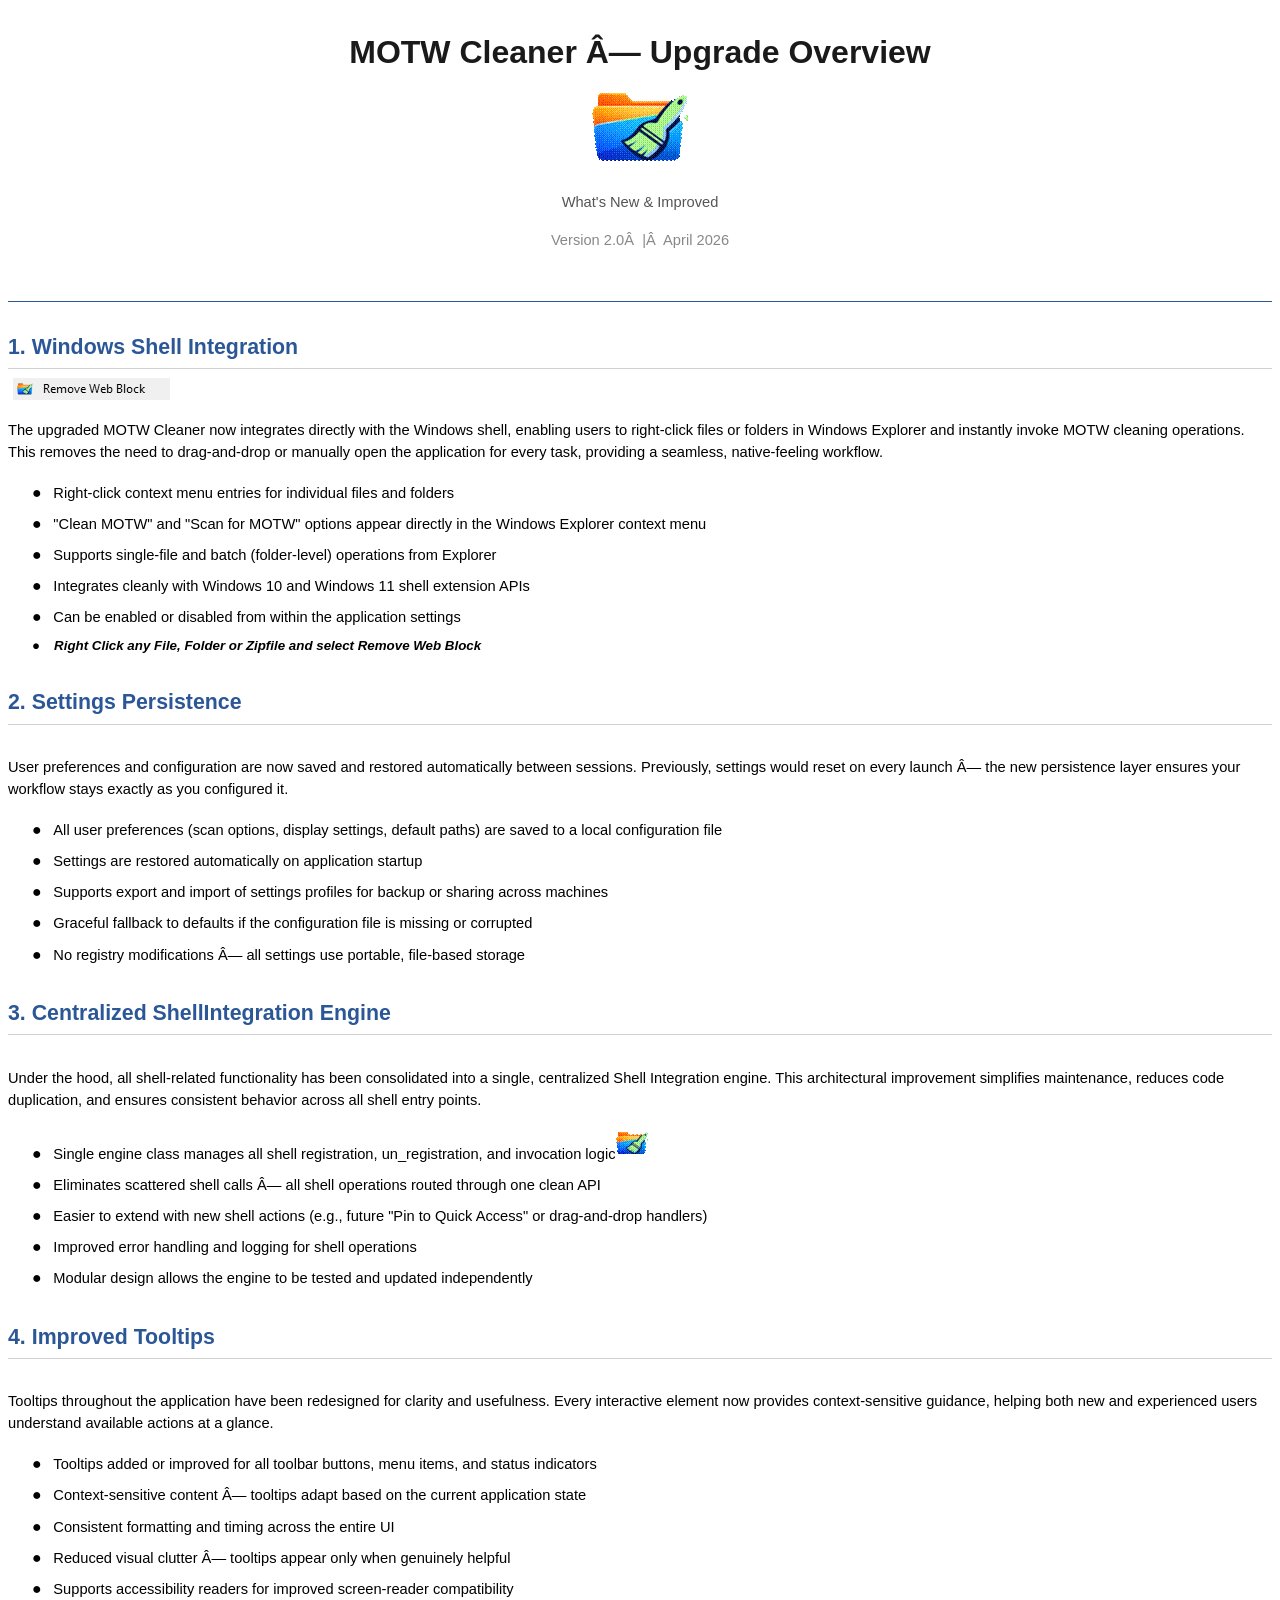
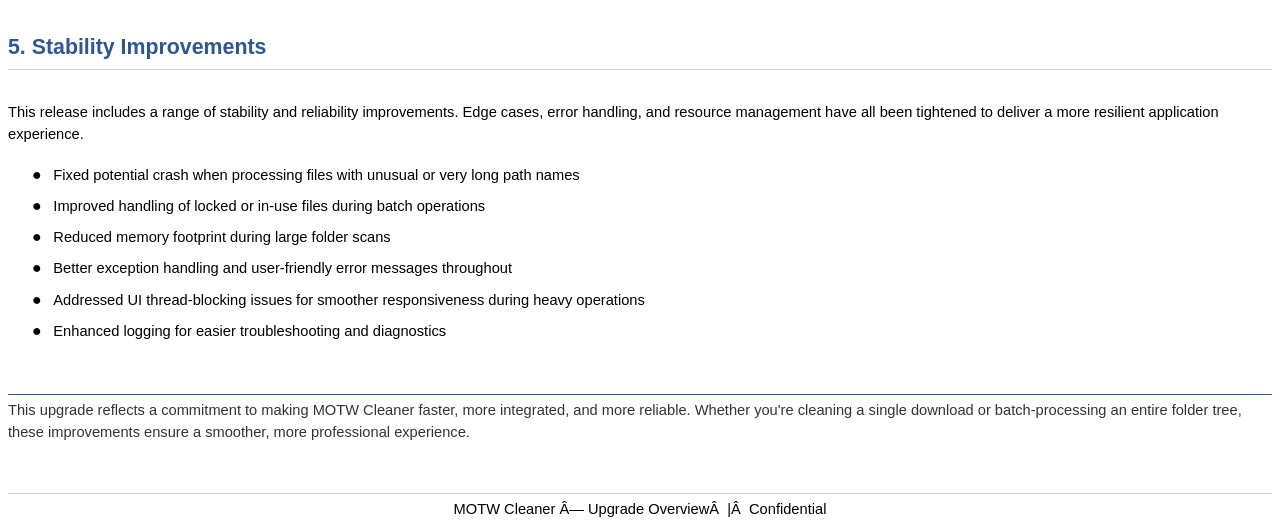
==== commit e7d56feb: "Update index.html" ====
--- a/docs/index.html
+++ b/docs/index.html
@@ -1144,7 +1144,7 @@
 <h1 align=center style='margin-top:24.0pt;margin-right:0in;margin-bottom:4.0pt;
 margin-left:0in;text-align:center;line-height:130%'><span style='font-family:
 "Calibri",sans-serif;mso-fareast-font-family:Calibri;color:#1A1A1A'>MOTW
-Cleaner � Upgrade Overview</span><span style='mso-fareast-font-family:Arial'><o:p></o:p></span></h1>
+Cleaner  Upgrade Overview</span><span style='mso-fareast-font-family:Arial'><o:p></o:p></span></h1>
 
 <p class=MsoNormal align=center style='margin-top:3.0pt;margin-right:0in;
 margin-bottom:12.0pt;margin-left:0in;text-align:center;line-height:150%'><span
@@ -1186,7 +1186,7 @@
 margin-bottom:3.0pt;margin-left:0in;text-align:center;line-height:150%'><span
 style='font-size:11.0pt;line-height:150%;font-family:"Calibri",sans-serif;
 mso-fareast-font-family:Calibri;color:#888888'>Version <span class=GramE>2.0<span
-style='mso-spacerun:yes'>� </span>|</span><span style='mso-spacerun:yes'>�
+style='mso-spacerun:yes'>  </span>|</span><span style='mso-spacerun:yes'> 
 </span>April 2026</span></p>
 
 <div style='mso-element:para-border-div;border:none;border-bottom:solid #2B5797 1.0pt;
@@ -1289,7 +1289,7 @@
 150%;font-family:"Calibri",sans-serif;mso-fareast-font-family:Calibri;
 color:black'>User preferences and configuration are now saved and restored
 automatically between sessions. Previously, settings would reset on every
-launch � the new persistence layer ensures your workflow stays exactly as you
+launch  the new persistence layer ensures your workflow stays exactly as you
 configured it.</span></p>
 
 <p class=MsoListParagraph style='margin-top:0in;margin-right:0in;margin-bottom:
@@ -1326,7 +1326,7 @@
 style='mso-list:Ignore'>&#9679;<span style='font:7.0pt "Times New Roman"'>&nbsp;&nbsp;&nbsp;&nbsp;
 </span></span><![endif]><span style='font-size:11.0pt;line-height:170%;
 font-family:"Calibri",sans-serif;mso-fareast-font-family:Calibri;color:black'>No
-registry modifications � all settings use portable, file-based storage</span></p>
+registry modifications  all settings use portable, file-based storage</span></p>
 
 <h2 style='margin-top:24.0pt;margin-right:0in;margin-bottom:5.0pt;margin-left:
 0in;line-height:130%'><span style='font-size:16.0pt;line-height:130%;
@@ -1368,7 +1368,7 @@
 style='mso-list:Ignore'>&#9679;<span style='font:7.0pt "Times New Roman"'>&nbsp;&nbsp;&nbsp;&nbsp;
 </span></span><![endif]><span style='font-size:11.0pt;line-height:170%;
 font-family:"Calibri",sans-serif;mso-fareast-font-family:Calibri;color:black'>Eliminates
-scattered shell calls � all shell operations routed through one clean API</span></p>
+scattered shell calls  all shell operations routed through one clean API</span></p>
 
 <p class=MsoListParagraph style='margin-top:0in;margin-right:0in;margin-bottom:
 3.0pt;margin-left:.5in;text-indent:-.25in;line-height:170%;mso-list:l0 level1 lfo2'><![if !supportLists]><span
@@ -1425,7 +1425,7 @@
 style='mso-list:Ignore'>&#9679;<span style='font:7.0pt "Times New Roman"'>&nbsp;&nbsp;&nbsp;&nbsp;
 </span></span><![endif]><span style='font-size:11.0pt;line-height:170%;
 font-family:"Calibri",sans-serif;mso-fareast-font-family:Calibri;color:black'>Context-sensitive
-content � tooltips adapt based on the current application state</span></p>
+content  tooltips adapt based on the current application state</span></p>
 
 <p class=MsoListParagraph style='margin-top:0in;margin-right:0in;margin-bottom:
 3.0pt;margin-left:.5in;text-indent:-.25in;line-height:170%;mso-list:l0 level1 lfo2'><![if !supportLists]><span
@@ -1439,7 +1439,7 @@
 style='mso-list:Ignore'>&#9679;<span style='font:7.0pt "Times New Roman"'>&nbsp;&nbsp;&nbsp;&nbsp;
 </span></span><![endif]><span style='font-size:11.0pt;line-height:170%;
 font-family:"Calibri",sans-serif;mso-fareast-font-family:Calibri;color:black'>Reduced
-visual clutter � tooltips appear only when genuinely helpful</span></p>
+visual clutter  tooltips appear only when genuinely helpful</span></p>
 
 <p class=MsoListParagraph style='margin-top:0in;margin-right:0in;margin-bottom:
 3.0pt;margin-left:.5in;text-indent:-.25in;line-height:170%;mso-list:l0 level1 lfo2'><![if !supportLists]><span
@@ -1539,9 +1539,9 @@
 <p class=MsoNormal align=center style='margin-top:3.0pt;margin-right:0in;
 margin-bottom:3.0pt;margin-left:0in;text-align:center;line-height:150%'><span
 style='font-size:11.0pt;line-height:150%;font-family:"Calibri",sans-serif;
-mso-fareast-font-family:Calibri;color:black'>MOTW Cleaner � Upgrade <span
-class=GramE>Overview<span style='mso-spacerun:yes'>� </span>|</span><span
-style='mso-spacerun:yes'>� </span>Confidential</span></p>
+mso-fareast-font-family:Calibri;color:black'>MOTW Cleaner  Upgrade <span
+class=GramE>Overview<span style='mso-spacerun:yes'>  </span>|</span><span
+style='mso-spacerun:yes'>  </span>Confidential</span></p>
 
 </div>
 
